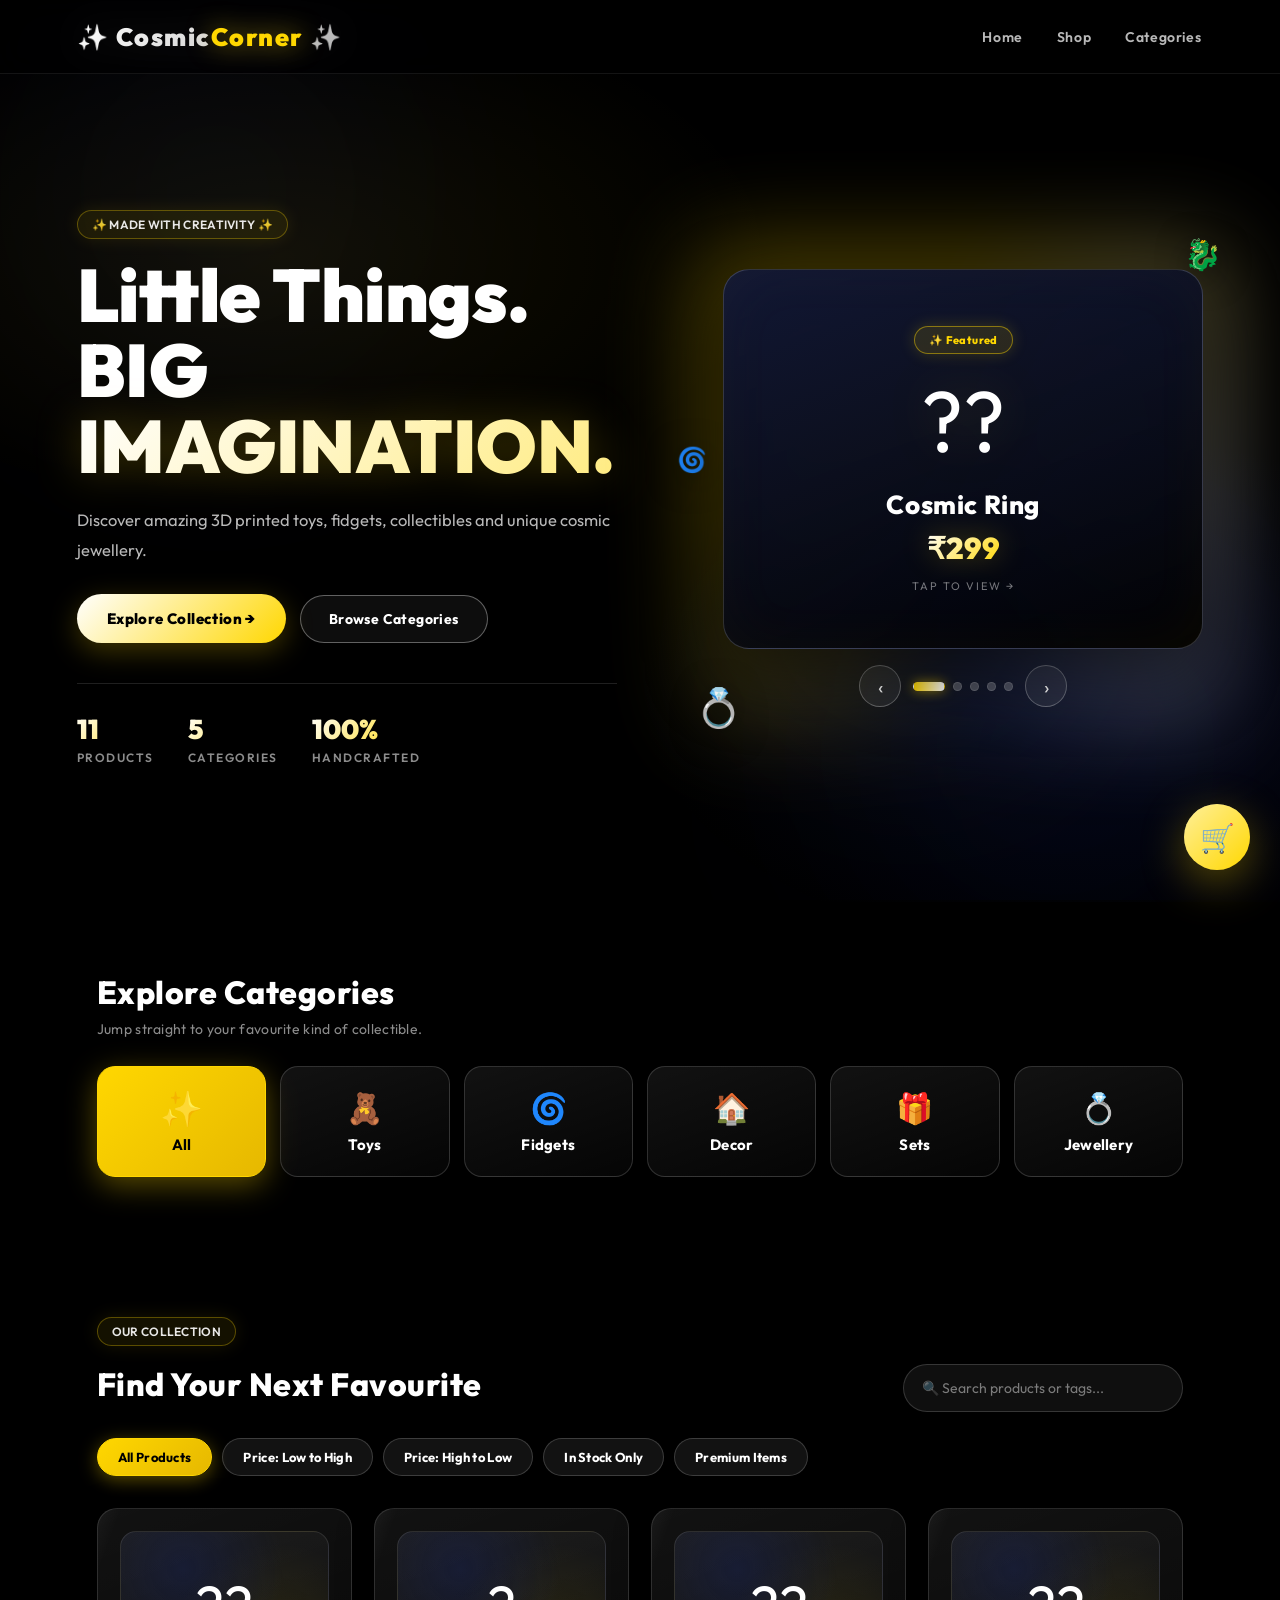
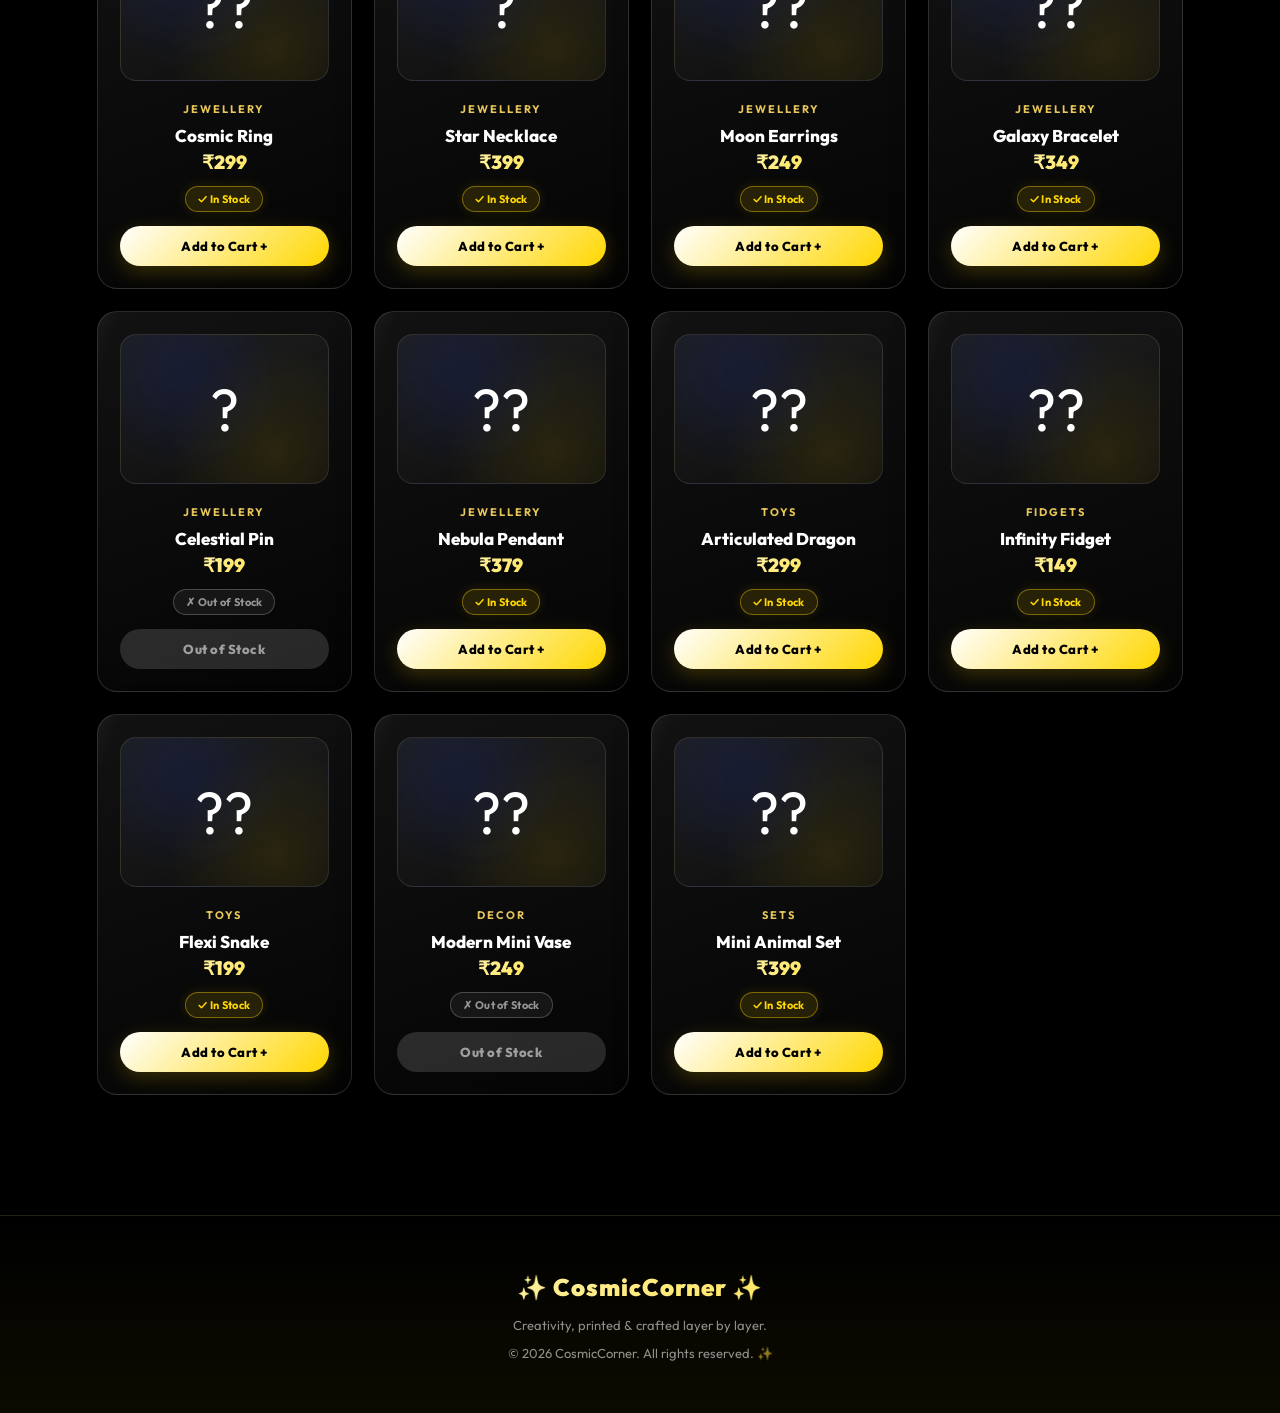
==== index.html @ 4fb501f0 "Initial CosmicCorner site" ====
<!DOCTYPE html>
<html lang="en">
<head>
  <meta charset="UTF-8">
  <meta name="viewport" content="width=device-width, initial-scale=1.0, viewport-fit=cover">
  <title>CosmicCorner - 3D Printed Wonders & Cosmic Jewellery</title>
  <link rel="stylesheet" href="style.css">
</head>
<body>
  <div class="nebula" aria-hidden="true"><span class="blob"></span></div>
  <div class="stars-bg" id="starsBg"></div>

  <!-- ==================== HEADER ==================== -->
  <header>
    <a href="#home" class="logo">✨ Cosmic<span class="gold">Corner</span> ✨</a>
    <nav>
      <a href="#home">Home</a>
      <a href="#shop">Shop</a>
      <a href="#categories">Categories</a>
    </nav>
  </header>

  <!-- ==================== HERO ==================== -->
  <section class="hero" id="home">
    <div class="hero-content reveal">
      <p class="tag">✨ MADE WITH CREATIVITY ✨</p>
      <h1>Little Things.<br>BIG <span class="gradient">IMAGINATION.</span></h1>
      <p>Discover amazing 3D printed toys, fidgets, collectibles
      and unique cosmic jewellery.</p>
      <div class="hero-cta">
        <a href="#shop" class="primary-btn">Explore Collection →</a>
        <a href="#categories" class="ghost-btn">Browse Categories</a>
      </div>
      <div class="hero-stats">
        <div class="stat"><strong id="statProducts">0</strong><span>Products</span></div>
        <div class="stat"><strong id="statCategories">0</strong><span>Categories</span></div>
        <div class="stat"><strong>100%</strong><span>Handcrafted</span></div>
      </div>
    </div>
    <div class="hero-visual reveal">
      <span class="hero-float f1">🐉</span>
      <span class="hero-float f2">💍</span>
      <span class="hero-float f3">🌀</span>
      <div class="hero-carousel" id="heroCarousel"></div>
      <div class="hero-controls">
        <button class="hero-btn" id="prevBtn">‹</button>
        <div class="hero-dots" id="heroDots"></div>
        <button class="hero-btn" id="nextBtn">›</button>
      </div>
    </div>
  </section>

  <!-- ==================== CATEGORIES ==================== -->
  <section class="categories" id="categories">
    <div class="container reveal">
      <h2>Explore Categories</h2>
      <p class="section-sub">Jump straight to your favourite kind of collectible.</p>
      <div class="category-grid" id="categoryGrid">
        <button class="active" data-category="all"><span class="cat-emoji">✨</span> All</button>
        <button data-category="Toys"><span class="cat-emoji">🧸</span> Toys</button>
        <button data-category="Fidgets"><span class="cat-emoji">🌀</span> Fidgets</button>
        <button data-category="Decor"><span class="cat-emoji">🏠</span> Decor</button>
        <button data-category="Sets"><span class="cat-emoji">🎁</span> Sets</button>
        <button data-category="Jewellery"><span class="cat-emoji">💍</span> Jewellery</button>
      </div>
    </div>
  </section>

  <!-- ==================== SHOP ==================== -->
  <section class="shop" id="shop">
    <div class="container">
      <div class="section-heading reveal">
        <div>
          <p class="tag">OUR COLLECTION</p>
          <h2>Find Your Next Favourite</h2>
        </div>
        <input id="search" placeholder="🔍 Search products or tags..." autocomplete="off">
      </div>

      <div class="filter-row reveal" id="filterRow">
        <button class="filter-btn active" data-filter="all">All Products</button>
        <button class="filter-btn" data-filter="price-low">Price: Low to High</button>
        <button class="filter-btn" data-filter="price-high">Price: High to Low</button>
        <button class="filter-btn" data-filter="in-stock">In Stock Only</button>
        <button class="filter-btn" data-filter="premium">Premium Items</button>
      </div>

      <div id="products" class="product-grid"></div>

      <div id="emptyState" style="display: none; text-align: center; padding: 40px; opacity: 0.6;">
        <p style="font-size: 18px;">No products found ✨</p>
      </div>
    </div>
  </section>

  <!-- ==================== PRODUCT DETAIL MODAL ==================== -->
  <div class="product-detail-modal" id="productDetailModal">
    <div class="detail-container">
      <div class="detail-header">
        <button class="detail-back-btn" id="detailBackBtn">←</button>
        <div class="detail-title" id="detailTitle">Product</div>
        <div style="width: 40px;"></div>
      </div>

      <div class="detail-content">
        <div class="detail-emoji" id="detailEmoji">✨</div>
        <div class="detail-gallery" id="detailGallery" style="display: none;">
          <img class="detail-main-image" id="detailMainImage" src="" alt="">
          <div class="detail-thumbs" id="detailThumbs"></div>
        </div>
        <div class="detail-name" id="detailName">Product Name</div>
        <div class="detail-category" id="detailCategory">Jewellery</div>
        <div class="detail-price" id="detailPrice">₹0</div>
        <div id="detailStockBadge" class="detail-stock-badge stock-in">In Stock</div>

        <div class="detail-description" id="detailDescription">Premium product description</div>
        <div class="product-tags" id="detailTags"></div>

        <div class="customization-section" id="customizationSection" style="display: none;">
          <div class="customization-title">✨ Customization Options</div>

          <div class="form-group-detail">
            <label class="form-label-detail">Design Type *</label>
            <select class="form-input-detail" id="designType">
              <option value="same">Same Design</option>
              <option value="custom-url">Custom URL/Text</option>
              <option value="custom-qr">QR Code</option>
            </select>
          </div>

          <div class="form-group-detail">
            <label class="form-label-detail">Design Link/Details</label>
            <input type="text" class="form-input-detail" id="designLink" placeholder="Enter link or describe custom design">
          </div>

          <div class="form-group-detail">
            <label class="form-label-detail">Color *</label>
            <input type="text" class="form-input-detail" id="customColor" placeholder="e.g., Gold, Silver, Rose Gold">
          </div>

          <div class="form-group-detail">
            <label class="form-label-detail">Special Instructions</label>
            <textarea class="form-input-detail" id="specialInstructions" placeholder="Any special requests..." rows="3"></textarea>
          </div>

          <div class="extra-charge-info">
            i Extra Charge: ₹100-150 (will be discussed on WhatsApp)
          </div>
        </div>

        <div class="detail-actions" id="detailActions">
          <div class="detail-qty-control">
            <button class="detail-qty-btn" id="detailQtyMinus">−</button>
            <div class="detail-qty-display" id="detailQtyDisplay">1</div>
            <button class="detail-qty-btn" id="detailQtyPlus">+</button>
          </div>
          <button class="detail-add-btn" id="detailAddBtn">Add to Cart</button>
        </div>

        <button class="btn-submit customize-btn" id="customizeBtn" style="display: none;">✨ Customize This Item</button>
        <button class="request-btn" id="requestBtn" style="display: none;">🔔 Request When Available</button>
      </div>
    </div>
  </div>

  <!-- ==================== CART MODAL ==================== -->
  <div class="modal" id="cartModal">
    <div class="modal-content">
      <div class="cart-title">🛒 Your Cart</div>
      <div class="cart-items" id="cartItems">
        <div class="cart-empty">Cart is empty</div>
      </div>
      <div class="cart-summary" id="cartSummary" style="display: none;">
        <div class="summary-row">
          <span>Total Items:</span>
          <span id="totalItems">0</span>
        </div>
        <div class="summary-row total">
          <span>Total Price:</span>
          <span id="totalPrice">₹0</span>
        </div>
      </div>
      <button class="btn-checkout" id="checkoutBtn" disabled>Proceed to Checkout</button>
      <button class="btn-cancel" id="closeCartBtn">Continue Shopping</button>
    </div>
  </div>

  <!-- ==================== CHECKOUT MODAL ==================== -->
  <div class="modal" id="checkoutModal">
    <div class="modal-content">
      <div class="modal-title">📍 Shipping Details</div>

      <form id="checkoutForm">
        <div class="form-group">
          <label class="form-label">Full Name *</label>
          <input type="text" class="form-input" id="fullName" required>
        </div>

        <div class="form-group">
          <label class="form-label">Phone Number *</label>
          <input type="tel" class="form-input" id="phone" required>
        </div>

        <div class="form-group">
          <label class="form-label">Email *</label>
          <input type="email" class="form-input" id="email" required>
        </div>

        <div class="form-group">
          <label class="form-label">Address *</label>
          <input type="text" class="form-input" id="address" required>
        </div>

        <div class="form-group">
          <label class="form-label">City *</label>
          <input type="text" class="form-input" id="city" required>
        </div>

        <div class="form-group">
          <label class="form-label">Postal Code *</label>
          <input type="text" class="form-input" id="postalCode" required>
        </div>

        <button type="submit" class="btn-submit">Send Order to WhatsApp</button>
        <button type="button" class="btn-cancel" id="cancelBtn">Cancel</button>
      </form>
    </div>
  </div>

  <!-- ==================== REQUEST MODAL ==================== -->
  <div class="request-modal" id="requestModal">
    <div class="request-modal-content">
      <div class="request-modal-title">📝 Request Product</div>

      <form id="requestForm">
        <div class="form-group">
          <label class="form-label">Product Name *</label>
          <input type="text" class="form-input" id="requestProductName" readonly>
        </div>

        <div class="form-group">
          <label class="form-label">Your Name *</label>
          <input type="text" class="form-input" id="requestName" required>
        </div>

        <div class="form-group">
          <label class="form-label">Phone Number *</label>
          <input type="tel" class="form-input" id="requestPhone" required>
        </div>

        <div class="form-group">
          <label class="form-label">Email *</label>
          <input type="email" class="form-input" id="requestEmail" required>
        </div>

        <div class="form-group">
          <label class="form-label">Additional Details</label>
          <textarea class="request-details" id="requestDetails" placeholder="Tell us more..."></textarea>
        </div>

        <button type="submit" class="btn-submit">Send Request to WhatsApp</button>
        <button type="button" class="btn-cancel" id="closeRequestBtn">Cancel</button>
      </form>
    </div>
  </div>

  <!-- ==================== FLOATING CART ==================== -->
  <button class="floating-cart-btn" id="floatingCartBtn" title="View Cart">
    🛒
    <span class="cart-badge" id="cartBadge" style="display: none;">0</span>
  </button>

  <!-- ==================== FOOTER ==================== -->
  <footer>
    <h2>✨ CosmicCorner ✨</h2>
    <p>Creativity, printed &amp; crafted layer by layer.</p>
    <p>© 2026 CosmicCorner. All rights reserved. ✨</p>
  </footer>

  <script src="script.js"></script>
</body>
</html>
---- style.css ----
/* ============================================================
   CosmicCorner — "Black & Gold Cosmos" redesign
   ------------------------------------------------------------
   Palette: black base, white text, very little dark blue,
   gold (#ffd700) accents. All class names used by script.js
   and admin.html are kept.
   ============================================================ */

@import url('https://fonts.googleapis.com/css2?family=Outfit:wght@400;500;600;700;800;900&display=swap');

* {
  margin: 0;
  padding: 0;
  box-sizing: border-box;
}

html { scroll-behavior: smooth; }

html, body {
  width: 100%;
  height: 100%;
  touch-action: pan-y pan-x;
}

body {
  font-family: 'Outfit', -apple-system, BlinkMacSystemFont, 'Segoe UI', sans-serif;
  background: #000;
  color: #fff;
  overflow-x: hidden;
  position: relative;
}

button { font-family: inherit; cursor: pointer; }

::selection {
  background: rgba(255, 215, 0, 0.35);
  color: #000;
}

/* custom scrollbar */
::-webkit-scrollbar { width: 10px; height: 10px; }
::-webkit-scrollbar-track { background: #000; }
::-webkit-scrollbar-thumb {
  background: #232323;
  border-radius: 6px;
  border: 2px solid #000;
}
::-webkit-scrollbar-thumb:hover { background: #ffd700; }

/* ============================================================
   COSMIC BACKGROUND — subtle dark-blue nebula + stars
   ============================================================ */

@keyframes twinkle {
  0%, 100% { opacity: 0.3; }
  50% { opacity: 1; }
}

@keyframes shootingStar {
  0% { transform: translateX(0) translateY(0); opacity: 1; }
  100% { transform: translateX(300px) translateY(300px); opacity: 0; }
}

@keyframes slideIn {
  0% { opacity: 0; }
  100% { opacity: 1; }
}

@keyframes nebulaDrift {
  0%   { transform: translate3d(0, 0, 0) scale(1); }
  33%  { transform: translate3d(4%, -3%, 0) scale(1.08); }
  66%  { transform: translate3d(-3%, 3%, 0) scale(0.96); }
  100% { transform: translate3d(0, 0, 0) scale(1); }
}

@keyframes floaty {
  0%, 100% { transform: translateY(0); }
  50% { transform: translateY(-12px); }
}

@keyframes pulseRing {
  0% { transform: scale(0.9); opacity: 0.7; }
  70% { transform: scale(1.5); opacity: 0; }
  100% { transform: scale(1.5); opacity: 0; }
}

@keyframes shineSweep {
  0% { transform: translateX(-120%) skewX(-20deg); }
  60%, 100% { transform: translateX(220%) skewX(-20deg); }
}

@keyframes bouncePop {
  0% { transform: scale(1); }
  30% { transform: scale(1.25); }
  60% { transform: scale(0.92); }
  100% { transform: scale(1); }
}

/* --- nebula blobs (very little dark blue + faint gold) --- */
.nebula {
  position: fixed;
  top: 0;
  left: 0;
  width: 100%;
  height: 100%;
  z-index: 0;
  pointer-events: none;
  overflow: hidden;
}

.nebula::before,
.nebula::after,
.nebula .blob {
  content: "";
  position: absolute;
  border-radius: 50%;
  filter: blur(100px);
  animation: nebulaDrift 30s ease-in-out infinite;
}

.nebula::before {
  width: 50vw;
  height: 50vw;
  top: -10vw;
  left: -8vw;
  opacity: 0.4;
  background: radial-gradient(circle, rgba(18, 30, 90, 0.55), transparent 70%);
}

.nebula::after {
  width: 55vw;
  height: 55vw;
  bottom: -16vw;
  right: -10vw;
  opacity: 0.35;
  background: radial-gradient(circle, rgba(12, 22, 72, 0.55), transparent 70%);
  animation-delay: -10s;
}

.nebula .blob {
  width: 34vw;
  height: 34vw;
  top: 42%;
  left: 54%;
  opacity: 0.22;
  background: radial-gradient(circle, rgba(255, 215, 0, 0.4), transparent 70%);
  animation-delay: -18s;
}

.stars-bg {
  position: fixed;
  top: 0;
  left: 0;
  width: 100%;
  height: 100%;
  z-index: 1;
  pointer-events: none;
}

.star {
  position: absolute;
  background: #fff;
  border-radius: 50%;
  animation: twinkle linear infinite;
}

.star.s1 { width: 1.5px; height: 1.5px; opacity: 0.5; }
.star.s2 { width: 2.5px; height: 2.5px; opacity: 0.8; box-shadow: 0 0 6px rgba(255, 255, 255, 0.8); }
.star.s3 {
  width: 3px;
  height: 3px;
  opacity: 1;
  box-shadow: 0 0 10px rgba(255, 255, 255, 0.9), 0 0 20px rgba(255, 215, 0, 0.5);
}

.shooting-star {
  position: absolute;
  width: 2px;
  height: 2px;
  background: #fff;
  border-radius: 50%;
  box-shadow: 0 0 10px rgba(255, 255, 255, 0.9);
  animation: shootingStar linear infinite;
}

/* ============================================================
   LAYOUT
   ============================================================ */

.container {
  max-width: 1200px;
  margin: 0 auto;
  padding: 0 20px;
  position: relative;
  z-index: 3;
}

section { position: relative; z-index: 3; }

/* ============================================================
   HEADER
   ============================================================ */

header {
  height: 74px;
  padding: 0 6%;
  display: flex;
  align-items: center;
  justify-content: space-between;
  position: sticky;
  top: 0;
  z-index: 60;
  background: rgba(0, 0, 0, 0.72);
  backdrop-filter: blur(14px);
  -webkit-backdrop-filter: blur(14px);
  border-bottom: 1px solid rgba(255, 255, 255, 0.08);
}

.logo {
  font-size: 25px;
  font-weight: 900;
  text-decoration: none;
  letter-spacing: 1.5px;
  background: linear-gradient(135deg, #fff 0%, rgba(255, 255, 255, 0.7) 100%);
  -webkit-background-clip: text;
  background-clip: text;
  -webkit-text-fill-color: transparent;
  filter: drop-shadow(0 0 18px rgba(255, 255, 255, 0.12));
}

.logo .gold {
  -webkit-text-fill-color: #ffd700;
  filter: drop-shadow(0 0 12px rgba(255, 215, 0, 0.5));
}

.logo small {
  font-size: 13px;
  font-weight: 600;
  letter-spacing: 1px;
  -webkit-text-fill-color: rgba(255, 255, 255, 0.55);
}

nav { display: flex; gap: 30px; }

nav a {
  text-decoration: none;
  color: rgba(255, 255, 255, 0.72);
  font-weight: 600;
  font-size: 14px;
  letter-spacing: 0.6px;
  transition: all 0.3s;
  position: relative;
  padding: 4px 2px;
}

nav a::after {
  content: "";
  position: absolute;
  left: 0;
  bottom: -2px;
  width: 0;
  height: 2px;
  background: linear-gradient(90deg, #ffd700, #fff);
  border-radius: 2px;
  transition: width 0.3s;
}

nav a:hover { color: #fff; }
nav a:hover::after { width: 100%; }

.cart-btn {
  border: 1px solid rgba(255, 255, 255, 0.22);
  background: rgba(255, 255, 255, 0.06);
  color: #fff;
  padding: 11px 18px;
  border-radius: 30px;
  font-weight: 700;
  font-size: 13px;
  letter-spacing: 0.4px;
  transition: all 0.3s;
  white-space: nowrap;
  text-decoration: none;
  display: inline-flex;
  align-items: center;
  gap: 7px;
}

.cart-btn:hover {
  background: rgba(255, 255, 255, 0.14);
  border-color: rgba(255, 215, 0, 0.55);
  color: #ffd700;
  box-shadow: 0 0 24px rgba(255, 215, 0, 0.15);
  transform: translateY(-1px);
}

.cart-btn.bounce { animation: bouncePop 0.4s ease; }

/* ============================================================
   BUTTONS
   ============================================================ */

.primary-btn {
  display: inline-block;
  border: none;
  background: linear-gradient(135deg, #fff 0%, #ffd700 100%);
  color: #000;
  padding: 15px 30px;
  border-radius: 40px;
  font-weight: 800;
  font-size: 15px;
  text-decoration: none;
  letter-spacing: 0.4px;
  transition: all 0.3s;
  box-shadow: 0 8px 28px rgba(255, 215, 0, 0.25);
  position: relative;
  overflow: hidden;
}

.primary-btn::after {
  content: "";
  position: absolute;
  top: 0;
  left: 0;
  width: 40%;
  height: 100%;
  background: linear-gradient(90deg, transparent, rgba(255, 255, 255, 0.7), transparent);
  transform: translateX(-120%) skewX(-20deg);
  animation: shineSweep 3.2s ease-in-out infinite;
}

.primary-btn:hover {
  transform: translateY(-3px);
  box-shadow: 0 14px 40px rgba(255, 215, 0, 0.4);
}

.ghost-btn {
  display: inline-block;
  border: 1px solid rgba(255, 255, 255, 0.35);
  background: rgba(255, 255, 255, 0.05);
  color: #fff;
  padding: 14px 28px;
  border-radius: 40px;
  font-weight: 700;
  font-size: 14px;
  text-decoration: none;
  letter-spacing: 0.4px;
  transition: all 0.3s;
}

.ghost-btn:hover {
  background: rgba(255, 255, 255, 0.12);
  border-color: rgba(255, 215, 0, 0.6);
  color: #ffd700;
  transform: translateY(-2px);
}

.filter-btn {
  padding: 10px 20px;
  background: rgba(255, 255, 255, 0.07);
  border: 1px solid rgba(255, 255, 255, 0.18);
  color: #fff;
  border-radius: 30px;
  cursor: pointer;
  transition: all 0.3s;
  font-size: 13px;
  font-weight: 700;
  letter-spacing: 0.3px;
}

.filter-btn:hover {
  background: rgba(255, 255, 255, 0.14);
  border-color: rgba(255, 215, 0, 0.5);
  color: #ffd700;
  transform: translateY(-2px);
  box-shadow: 0 6px 18px rgba(255, 215, 0, 0.12);
}

.filter-btn.active {
  background: linear-gradient(135deg, #ffd700 0%, #e6b800 100%);
  color: #000;
  border-color: #ffd700;
  box-shadow: 0 4px 18px rgba(255, 215, 0, 0.35);
}

/* ============================================================
   HERO
   ============================================================ */

.hero {
  min-height: 92vh;
  padding: 70px 6%;
  display: flex;
  align-items: center;
  justify-content: space-between;
  gap: 50px;
  position: relative;
}

/* faint gold + dark-blue aurora */
.hero::before {
  content: "";
  position: absolute;
  inset: 0;
  background:
    radial-gradient(ellipse 55% 45% at 22% 22%, rgba(255, 215, 0, 0.07), transparent 70%),
    radial-gradient(ellipse 50% 45% at 85% 75%, rgba(18, 30, 90, 0.25), transparent 70%);
  pointer-events: none;
}

.hero-content { max-width: 540px; position: relative; z-index: 2; }

.tag {
  display: inline-block;
  color: #ffd700;
  font-size: 12px;
  letter-spacing: 3px;
  font-weight: 800;
  margin-bottom: 18px;
  padding: 7px 16px;
  border: 1px solid rgba(255, 215, 0, 0.35);
  border-radius: 30px;
  background: rgba(255, 215, 0, 0.07);
  box-shadow: 0 0 18px rgba(255, 215, 0, 0.1);
}

.hero h1 {
  font-size: clamp(40px, 6.5vw, 74px);
  line-height: 1.02;
  font-weight: 900;
  margin-bottom: 22px;
  letter-spacing: -0.5px;
}

.hero h1 .gradient {
  background: linear-gradient(135deg, #fff 0%, #ffd700 100%);
  background-size: 200% 200%;
  -webkit-background-clip: text;
  background-clip: text;
  -webkit-text-fill-color: transparent;
  animation: nebulaDrift 6s ease-in-out infinite;
  filter: drop-shadow(0 0 22px rgba(255, 215, 0, 0.25));
}

.hero-content > p:not(.tag) {
  color: rgba(255, 255, 255, 0.72);
  line-height: 1.8;
  font-size: 16.5px;
  margin-bottom: 30px;
}

.hero-cta { display: flex; gap: 14px; flex-wrap: wrap; align-items: center; }

/* stats strip */
.hero-stats {
  display: flex;
  gap: 34px;
  margin-top: 40px;
  padding-top: 28px;
  border-top: 1px solid rgba(255, 255, 255, 0.12);
}

.hero-stats .stat strong {
  display: block;
  font-size: 27px;
  font-weight: 900;
  background: linear-gradient(135deg, #fff, #ffd700);
  -webkit-background-clip: text;
  background-clip: text;
  -webkit-text-fill-color: transparent;
}

.hero-stats .stat span {
  font-size: 12px;
  letter-spacing: 1.5px;
  color: rgba(255, 255, 255, 0.55);
  text-transform: uppercase;
  font-weight: 600;
}

/* --- hero visual: glowing gold carousel frame --- */
.hero-visual {
  width: 46%;
  max-width: 480px;
  position: relative;
  z-index: 2;
}

.hero-visual::before {
  content: "";
  position: absolute;
  inset: -26px;
  background: conic-gradient(from 0deg, #ffd700, #fff, #16245c, #ffd700, #ffd700);
  border-radius: 30px;
  filter: blur(46px);
  opacity: 0.3;
  z-index: -1;
  animation: nebulaDrift 14s linear infinite;
}

.hero-carousel {
  position: relative;
  width: 100%;
  height: 380px;
  background: linear-gradient(160deg, rgba(12, 20, 58, 0.9), rgba(0, 0, 0, 0.96));
  display: flex;
  align-items: center;
  justify-content: center;
  overflow: hidden;
  border: 1px solid rgba(255, 255, 255, 0.18);
  border-radius: 26px;
  backdrop-filter: blur(14px);
  box-shadow: 0 24px 70px rgba(0, 0, 0, 0.55), inset 0 0 60px rgba(255, 215, 0, 0.04);
}

.hero-slide {
  position: absolute;
  width: 100%;
  height: 100%;
  display: flex;
  align-items: center;
  justify-content: center;
  flex-direction: column;
  opacity: 0;
  transition: opacity 0.8s ease-in-out;
  cursor: pointer;
  padding: 40px 20px;
  text-align: center;
}

.hero-slide.active { opacity: 1; z-index: 5; }

.hero-featured-badge {
  display: inline-block;
  padding: 6px 14px;
  background: rgba(255, 215, 0, 0.12);
  border: 1px solid rgba(255, 215, 0, 0.45);
  color: #ffd700;
  border-radius: 20px;
  font-size: 11px;
  font-weight: 800;
  margin-bottom: 14px;
  letter-spacing: 0.4px;
  pointer-events: none;
  box-shadow: 0 0 16px rgba(255, 215, 0, 0.18);
}

.hero-slide-emoji {
  font-size: 84px;
  margin-bottom: 14px;
  filter: drop-shadow(0 0 24px rgba(255, 215, 0, 0.15));
  animation: slideIn 0.8s ease-in-out, floaty 3.5s ease-in-out infinite;
  pointer-events: none;
}

.hero-slide-name {
  font-size: 26px;
  font-weight: 800;
  margin-bottom: 8px;
  letter-spacing: 0.6px;
  pointer-events: none;
}

.hero-slide-price {
  font-size: 30px;
  font-weight: 900;
  background: linear-gradient(135deg, #fff 0%, #ffd700 100%);
  -webkit-background-clip: text;
  background-clip: text;
  -webkit-text-fill-color: transparent;
  pointer-events: none;
  filter: drop-shadow(0 0 14px rgba(255, 215, 0, 0.3));
}

.hero-slide .view-hint {
  margin-top: 12px;
  font-size: 11px;
  letter-spacing: 2px;
  text-transform: uppercase;
  color: rgba(255, 255, 255, 0.45);
  pointer-events: none;
}

/* floating decoration chips around the carousel */
.hero-float {
  position: absolute;
  font-size: 30px;
  z-index: -1;
  filter: drop-shadow(0 6px 16px rgba(0, 0, 0, 0.5));
  animation: floaty 4s ease-in-out infinite;
  pointer-events: none;
}

.hero-float.f1 { top: -34px; right: -18px; animation-delay: -0.6s; }
.hero-float.f2 { bottom: -24px; left: -28px; animation-delay: -1.8s; font-size: 38px; }
.hero-float.f3 { top: 40%; left: -46px; animation-delay: -2.8s; font-size: 24px; }

.hero-controls {
  display: flex;
  gap: 12px;
  align-items: center;
  justify-content: center;
  margin-top: 16px;
}

.hero-dots { display: flex; gap: 8px; }

.hero-dot {
  width: 9px;
  height: 9px;
  border-radius: 50%;
  background: rgba(255, 255, 255, 0.25);
  cursor: pointer;
  transition: all 0.3s;
  border: 1px solid rgba(255, 255, 255, 0.15);
}

.hero-dot.active {
  background: linear-gradient(90deg, #ffd700, #fff);
  box-shadow: 0 0 12px rgba(255, 215, 0, 0.6);
  width: 32px;
  border-radius: 6px;
  border-color: transparent;
}

.hero-btn {
  width: 42px;
  height: 42px;
  border-radius: 50%;
  border: 1px solid rgba(255, 255, 255, 0.3);
  background: rgba(255, 255, 255, 0.07);
  color: #fff;
  cursor: pointer;
  display: flex;
  align-items: center;
  justify-content: center;
  transition: all 0.3s;
  font-size: 20px;
}

.hero-btn:hover {
  background: rgba(255, 255, 255, 0.16);
  border-color: rgba(255, 215, 0, 0.6);
  color: #ffd700;
  box-shadow: 0 0 18px rgba(255, 215, 0, 0.25);
  transform: scale(1.06);
}

/* ============================================================
   CATEGORIES
   ============================================================ */

.categories, .shop { padding: 70px 6%; }

.categories h2, .shop h2 {
  font-size: 32px;
  margin-bottom: 8px;
  letter-spacing: 0.5px;
  font-weight: 800;
}

.section-sub {
  color: rgba(255, 255, 255, 0.55);
  font-size: 14px;
  margin-bottom: 28px;
  letter-spacing: 0.3px;
}

.category-grid {
  display: grid;
  grid-template-columns: repeat(6, 1fr);
  gap: 14px;
}

.category-grid button {
  background: linear-gradient(160deg, rgba(255, 255, 255, 0.07), rgba(255, 255, 255, 0.02));
  border: 1px solid rgba(255, 255, 255, 0.16);
  border-radius: 18px;
  padding: 22px 14px;
  font-size: 15px;
  font-weight: 700;
  color: #fff;
  letter-spacing: 0.3px;
  transition: all 0.3s;
  backdrop-filter: blur(10px);
  position: relative;
  overflow: hidden;
}

.category-grid button .cat-emoji {
  display: block;
  font-size: 30px;
  margin-bottom: 8px;
  transition: transform 0.3s;
}

.category-grid button:hover {
  background: linear-gradient(160deg, rgba(255, 255, 255, 0.15), rgba(255, 255, 255, 0.05));
  border-color: rgba(255, 215, 0, 0.65);
  transform: translateY(-5px);
  box-shadow: 0 12px 34px rgba(255, 215, 0, 0.18);
}

.category-grid button:hover .cat-emoji { transform: scale(1.25) rotate(-6deg); }

.category-grid button.active {
  background: linear-gradient(135deg, #ffd700 0%, #e6b800 100%);
  color: #000;
  border-color: #ffd700;
  box-shadow: 0 8px 30px rgba(255, 215, 0, 0.35);
}

.category-grid button.active .cat-emoji { transform: scale(1.15); }

/* ============================================================
   SHOP / SEARCH / FILTERS
   ============================================================ */

.section-heading {
  display: flex;
  justify-content: space-between;
  align-items: flex-end;
  gap: 20px;
  margin-bottom: 26px;
  flex-wrap: wrap;
}

#search {
  padding: 14px 18px;
  background: rgba(255, 255, 255, 0.06);
  border: 1px solid rgba(255, 255, 255, 0.16);
  color: #fff;
  border-radius: 30px;
  width: 280px;
  font: inherit;
  font-size: 14px;
  transition: all 0.3s;
  box-shadow: 0 4px 18px rgba(0, 0, 0, 0.25);
}

#search::placeholder { color: rgba(255, 255, 255, 0.45); }

#search:focus {
  outline: none;
  background: rgba(255, 255, 255, 0.1);
  border-color: rgba(255, 215, 0, 0.7);
  box-shadow: 0 0 0 4px rgba(255, 215, 0, 0.15), 0 8px 30px rgba(255, 215, 0, 0.15);
}

.filter-row {
  display: flex;
  gap: 10px;
  flex-wrap: wrap;
  margin-bottom: 32px;
}

/* ============================================================
   PRODUCT GRID & CARDS
   ============================================================ */

.product-grid {
  display: grid;
  grid-template-columns: repeat(auto-fill, minmax(225px, 1fr));
  gap: 22px;
}

.product-card {
  background: linear-gradient(160deg, rgba(255, 255, 255, 0.07), rgba(255, 255, 255, 0.015));
  border: 1px solid rgba(255, 255, 255, 0.14);
  border-radius: 20px;
  padding: 22px;
  text-align: center;
  transition: transform 0.35s ease, border-color 0.35s, box-shadow 0.35s;
  cursor: pointer;
  backdrop-filter: blur(12px);
  box-shadow: 0 10px 36px rgba(0, 0, 0, 0.35);
  position: relative;
  overflow: hidden;
}

.product-card::before {
  content: "";
  position: absolute;
  inset: 0;
  border-radius: 20px;
  background: radial-gradient(120% 120% at 50% 0%, rgba(255, 215, 0, 0.12), transparent 60%);
  opacity: 0;
  transition: opacity 0.35s;
  pointer-events: none;
}

.product-card::after {
  content: "";
  position: absolute;
  top: 0;
  left: 0;
  width: 45%;
  height: 100%;
  background: linear-gradient(90deg, transparent, rgba(255, 255, 255, 0.09), transparent);
  transform: translateX(-140%) skewX(-20deg);
  pointer-events: none;
}

.product-card:hover::before { opacity: 1; }
.product-card:hover::after { animation: shineSweep 0.9s ease forwards; }

.product-card:hover {
  border-color: rgba(255, 215, 0, 0.6);
  transform: translateY(-7px);
  box-shadow: 0 20px 55px rgba(255, 215, 0, 0.16);
}

/* emoji orb */
.product-image {
  width: 100%;
  height: 150px;
  border-radius: 16px;
  margin-bottom: 16px;
  display: flex;
  align-items: center;
  justify-content: center;
  font-size: 58px;
  border: 1px solid rgba(255, 255, 255, 0.1);
  background:
    radial-gradient(circle at 30% 25%, rgba(20, 34, 100, 0.35), transparent 55%),
    radial-gradient(circle at 75% 80%, rgba(255, 215, 0, 0.1), transparent 55%),
    linear-gradient(160deg, rgba(255, 255, 255, 0.06), rgba(255, 255, 255, 0.015));
  overflow: hidden;
  transition: all 0.35s;
}

.product-card:hover .product-image {
  border-color: rgba(255, 215, 0, 0.45);
  box-shadow: inset 0 0 30px rgba(255, 215, 0, 0.08);
}

.product-card:hover .product-image:not(:has(img)) {
  animation: floaty 1.6s ease-in-out infinite;
}

.product-image img {
  width: 100%;
  height: 100%;
  object-fit: cover;
  transition: transform 0.5s;
}

.product-card:hover .product-image img { transform: scale(1.07); }

.product-info small {
  color: #e8c65a;
  font-size: 11px;
  letter-spacing: 2px;
  text-transform: uppercase;
  font-weight: 700;
}

.product-info h3 {
  font-size: 17px;
  margin: 8px 0 4px;
  font-weight: 800;
}

.product-info p {
  background: linear-gradient(135deg, #fff 0%, #ffd700 100%);
  -webkit-background-clip: text;
  background-clip: text;
  -webkit-text-fill-color: transparent;
  font-weight: 900;
  font-size: 19px;
  margin-bottom: 12px;
}

.stock-badge {
  display: inline-block;
  padding: 5px 12px;
  border-radius: 20px;
  font-size: 11px;
  font-weight: 700;
  margin-bottom: 14px;
  letter-spacing: 0.3px;
}

.stock-in {
  background: rgba(255, 215, 0, 0.12);
  color: #ffd700;
  border: 1px solid rgba(255, 215, 0, 0.4);
  box-shadow: 0 0 12px rgba(255, 215, 0, 0.12);
}

.stock-out {
  background: rgba(255, 255, 255, 0.06);
  color: rgba(255, 255, 255, 0.55);
  border: 1px solid rgba(255, 255, 255, 0.22);
}

.add-btn {
  width: 100%;
  padding: 12px 16px;
  border: none;
  background: linear-gradient(135deg, #fff 0%, #ffd700 100%);
  color: #000;
  border-radius: 30px;
  font-weight: 800;
  font-size: 13px;
  letter-spacing: 0.5px;
  transition: all 0.3s;
  white-space: nowrap;
  overflow: hidden;
  text-overflow: ellipsis;
  box-shadow: 0 6px 20px rgba(255, 215, 0, 0.2);
}

.add-btn:hover {
  transform: translateY(-2px) scale(1.03);
  box-shadow: 0 10px 28px rgba(255, 215, 0, 0.35);
}

.add-btn:disabled {
  background: rgba(255, 255, 255, 0.14);
  color: rgba(255, 255, 255, 0.55);
  cursor: not-allowed;
  transform: none;
  box-shadow: none;
}

.load-error {
  grid-column: 1 / -1;
  text-align: center;
  padding: 60px 20px;
  color: rgba(255, 255, 255, 0.7);
  font-size: 15px;
  line-height: 1.8;
}

/* ============================================================
   SCROLL REVEAL
   ============================================================ */

.reveal {
  opacity: 0;
  transform: translateY(28px);
  transition: opacity 0.7s ease, transform 0.7s ease;
}

.reveal.visible {
  opacity: 1;
  transform: none;
}

/* ============================================================
   PRODUCT DETAIL MODAL
   ============================================================ */

.product-detail-modal {
  display: none;
  position: fixed;
  top: 0;
  left: 0;
  width: 100%;
  height: 100%;
  background: rgba(0, 0, 0, 0.88);
  z-index: 99;
  overflow-y: auto;
  backdrop-filter: blur(8px);
  -webkit-backdrop-filter: blur(8px);
}

.product-detail-modal.active { display: block; }

.detail-container {
  max-width: 620px;
  margin: 0 auto;
  padding: 22px;
  background: #000;
  min-height: 100vh;
}

.detail-header {
  display: flex;
  align-items: center;
  margin-bottom: 20px;
  padding-bottom: 18px;
  border-bottom: 1px solid rgba(255, 255, 255, 0.1);
}

.detail-back-btn {
  background: rgba(255, 255, 255, 0.06);
  border: 1px solid rgba(255, 255, 255, 0.2);
  color: #fff;
  width: 42px;
  height: 42px;
  border-radius: 50%;
  cursor: pointer;
  font-size: 20px;
  display: flex;
  align-items: center;
  justify-content: center;
  transition: all 0.3s;
}

.detail-back-btn:hover {
  background: rgba(255, 255, 255, 0.14);
  border-color: rgba(255, 215, 0, 0.6);
  color: #ffd700;
}

.detail-title {
  flex: 1;
  text-align: center;
  font-size: 20px;
  font-weight: 800;
}

.detail-content {
  background: linear-gradient(160deg, rgba(255, 255, 255, 0.07), rgba(255, 255, 255, 0.015));
  border: 1px solid rgba(255, 255, 255, 0.16);
  border-radius: 24px;
  padding: 44px 32px;
  text-align: center;
  backdrop-filter: blur(14px);
  box-shadow: 0 24px 70px rgba(0, 0, 0, 0.5), inset 0 0 80px rgba(255, 215, 0, 0.03);
}

.detail-emoji {
  font-size: 96px;
  margin-bottom: 20px;
  filter: drop-shadow(0 0 24px rgba(255, 215, 0, 0.14));
  animation: floaty 3.2s ease-in-out infinite;
}

/* gallery */
.detail-gallery { margin-bottom: 18px; }

.detail-main-image {
  width: 100%;
  max-height: 360px;
  object-fit: contain;
  border-radius: 16px;
  border: 1px solid rgba(255, 255, 255, 0.12);
  background: rgba(255, 255, 255, 0.03);
}

.detail-thumbs {
  display: flex;
  gap: 9px;
  justify-content: center;
  margin-top: 12px;
  flex-wrap: wrap;
}

.detail-thumb {
  width: 62px;
  height: 62px;
  object-fit: cover;
  border-radius: 12px;
  border: 2px solid rgba(255, 255, 255, 0.2);
  cursor: pointer;
  transition: all 0.25s;
  opacity: 0.7;
  background: rgba(255, 255, 255, 0.05);
}

.detail-thumb.active,
.detail-thumb:hover {
  border-color: #ffd700;
  opacity: 1;
  transform: translateY(-2px);
  box-shadow: 0 6px 16px rgba(255, 215, 0, 0.25);
}

.detail-name {
  font-size: 32px;
  font-weight: 900;
  margin-bottom: 6px;
  letter-spacing: 0.6px;
}

.detail-category {
  font-size: 12px;
  text-transform: uppercase;
  letter-spacing: 2.5px;
  color: #ffd700;
  font-weight: 700;
  margin-bottom: 10px;
}

.detail-price {
  font-size: 40px;
  font-weight: 900;
  margin-bottom: 16px;
  background: linear-gradient(135deg, #fff 0%, #ffd700 100%);
  -webkit-background-clip: text;
  background-clip: text;
  -webkit-text-fill-color: transparent;
  filter: drop-shadow(0 0 16px rgba(255, 215, 0, 0.3));
}

.detail-description {
  font-size: 14.5px;
  opacity: 0.8;
  line-height: 1.7;
  margin-bottom: 20px;
}

.product-tags {
  display: flex;
  flex-wrap: wrap;
  justify-content: center;
  gap: 8px;
  margin: 20px 0 30px;
}

.tag {
  display: inline-block;
  padding: 6px 14px;
  background: rgba(255, 215, 0, 0.08);
  border: 1px solid rgba(255, 215, 0, 0.3);
  color: rgba(255, 255, 255, 0.9);
  border-radius: 20px;
  font-size: 12px;
  font-weight: 600;
  letter-spacing: 0.3px;
  transition: all 0.3s;
}

.tag:hover {
  background: rgba(255, 215, 0, 0.18);
  border-color: rgba(255, 215, 0, 0.55);
  color: #ffd700;
}

.detail-stock-badge {
  display: inline-block;
  padding: 8px 16px;
  border-radius: 20px;
  font-size: 12px;
  font-weight: 700;
  margin: 12px 0;
  letter-spacing: 0.4px;
}

.detail-actions {
  display: flex;
  gap: 14px;
  margin-bottom: 20px;
}

.detail-qty-control {
  display: flex;
  align-items: center;
  gap: 8px;
  background: rgba(255, 255, 255, 0.06);
  border: 1px solid rgba(255, 255, 255, 0.14);
  border-radius: 30px;
  padding: 4px 8px;
  flex: 1;
  justify-content: center;
}

.detail-qty-btn {
  background: none;
  border: none;
  color: #fff;
  font-size: 20px;
  cursor: pointer;
  padding: 8px 12px;
  transition: all 0.2s;
  border-radius: 50%;
}

.detail-qty-btn:hover {
  background: rgba(255, 255, 255, 0.12);
  color: #ffd700;
}

.detail-qty-display {
  min-width: 36px;
  text-align: center;
  font-weight: 800;
  font-size: 17px;
}

.detail-add-btn {
  flex: 1.6;
  padding: 13px 22px;
  background: linear-gradient(135deg, #fff 0%, #ffd700 100%);
  color: #000;
  border: none;
  border-radius: 30px;
  cursor: pointer;
  font-weight: 800;
  transition: all 0.3s;
  font-size: 15px;
  letter-spacing: 0.4px;
  box-shadow: 0 8px 26px rgba(255, 215, 0, 0.25);
}

.detail-add-btn:hover {
  transform: scale(1.03);
  box-shadow: 0 12px 32px rgba(255, 215, 0, 0.4);
}

/* customization */
.customization-section {
  background: linear-gradient(160deg, rgba(255, 255, 255, 0.06), rgba(255, 255, 255, 0.015));
  border: 1px solid rgba(255, 255, 255, 0.13);
  border-radius: 18px;
  padding: 26px;
  margin: 25px 0;
  backdrop-filter: blur(8px);
}

.customization-title {
  font-size: 16px;
  font-weight: 800;
  margin-bottom: 20px;
  color: #fff;
  letter-spacing: 0.5px;
}

.form-group-detail { margin-bottom: 18px; }

.form-label-detail {
  display: block;
  font-size: 13px;
  font-weight: 600;
  margin-bottom: 8px;
  color: rgba(255, 255, 255, 0.9);
  letter-spacing: 0.3px;
}

.form-input-detail {
  width: 100%;
  padding: 12px 14px;
  background: rgba(255, 255, 255, 0.05);
  border: 1px solid rgba(255, 255, 255, 0.13);
  color: #fff;
  border-radius: 10px;
  font-size: 13px;
  font-family: inherit;
  transition: all 0.3s;
  resize: vertical;
}

.form-input-detail:focus {
  outline: none;
  background: rgba(255, 255, 255, 0.08);
  border-color: rgba(255, 215, 0, 0.55);
  box-shadow: 0 0 0 3px rgba(255, 215, 0, 0.12);
}

.extra-charge-info {
  background: rgba(255, 215, 0, 0.08);
  border: 1px solid rgba(255, 215, 0, 0.28);
  color: rgba(255, 220, 120, 0.9);
  padding: 12px 14px;
  border-radius: 10px;
  font-size: 12px;
  margin-top: 16px;
  font-weight: 600;
  letter-spacing: 0.3px;
}

.customize-btn {
  width: 100%;
  padding: 14px;
  background: rgba(255, 255, 255, 0.08);
  color: #fff;
  border: 1px solid rgba(255, 255, 255, 0.2);
  border-radius: 30px;
  cursor: pointer;
  font-weight: 700;
  font-size: 14px;
  transition: all 0.3s;
  margin-top: 12px;
  letter-spacing: 0.4px;
}

.customize-btn:hover {
  background: rgba(255, 255, 255, 0.14);
  border-color: rgba(255, 215, 0, 0.55);
  color: #ffd700;
  transform: translateY(-2px);
}

.request-btn {
  width: 100%;
  padding: 15px;
  background: rgba(255, 215, 0, 0.08);
  color: #ffd700;
  border: 1px solid rgba(255, 215, 0, 0.45);
  border-radius: 30px;
  cursor: pointer;
  font-weight: 800;
  font-size: 16px;
  transition: all 0.3s;
  margin-top: 12px;
  letter-spacing: 0.5px;
  box-shadow: 0 8px 26px rgba(255, 215, 0, 0.12);
}

.request-btn:hover {
  background: rgba(255, 215, 0, 0.16);
  transform: scale(1.02);
  box-shadow: 0 12px 34px rgba(255, 215, 0, 0.28);
}

/* ============================================================
   GENERIC MODALS (cart / checkout)
   ============================================================ */

.modal {
  display: none;
  position: fixed;
  top: 0;
  left: 0;
  width: 100%;
  height: 100%;
  background: rgba(0, 0, 0, 0.82);
  z-index: 100;
  justify-content: center;
  align-items: center;
  padding: 20px;
  backdrop-filter: blur(6px);
  -webkit-backdrop-filter: blur(6px);
}

.modal.active { display: flex; }

.modal-content {
  background: linear-gradient(165deg, rgba(10, 14, 34, 0.98), rgba(0, 0, 0, 0.98));
  border: 1px solid rgba(255, 255, 255, 0.15);
  padding: 44px;
  border-radius: 24px;
  max-width: 550px;
  width: 100%;
  max-height: 90vh;
  overflow-y: auto;
  box-shadow: 0 30px 90px rgba(0, 0, 0, 0.65), 0 0 60px rgba(255, 215, 0, 0.05);
}

.modal-title {
  font-size: 27px;
  font-weight: 900;
  margin-bottom: 28px;
  border-bottom: 2px solid rgba(255, 255, 255, 0.12);
  padding-bottom: 18px;
  letter-spacing: 0.8px;
}

/* cart */
.cart-title {
  font-size: 24px;
  font-weight: 800;
  margin-bottom: 20px;
  border-bottom: 1px solid rgba(255, 255, 255, 0.1);
  padding-bottom: 12px;
}

.cart-items { margin-bottom: 20px; }

.cart-item {
  display: flex;
  justify-content: space-between;
  align-items: center;
  gap: 10px;
  padding: 14px 16px;
  background: rgba(255, 255, 255, 0.04);
  border: 1px solid rgba(255, 255, 255, 0.07);
  border-radius: 14px;
  margin-bottom: 10px;
  font-size: 14px;
  transition: all 0.2s;
}

.cart-item:hover { border-color: rgba(255, 255, 255, 0.18); }

.cart-item-info { flex: 1; }

.cart-item-qty {
  display: flex;
  gap: 9px;
  align-items: center;
}

.qty-btn {
  background: rgba(255, 255, 255, 0.1);
  border: none;
  color: #fff;
  width: 26px;
  height: 26px;
  border-radius: 8px;
  cursor: pointer;
  font-weight: 800;
  transition: all 0.2s;
}

.qty-btn:hover {
  background: rgba(255, 255, 255, 0.22);
  color: #ffd700;
}

.remove-btn {
  background: rgba(255, 255, 255, 0.08);
  border: 1px solid rgba(255, 255, 255, 0.2);
  color: #fff;
  padding: 6px 11px;
  border-radius: 8px;
  cursor: pointer;
  font-size: 12px;
  transition: all 0.2s;
}

.remove-btn:hover {
  background: rgba(255, 215, 0, 0.2);
  border-color: #ffd700;
  color: #ffd700;
}

.cart-empty {
  text-align: center;
  padding: 40px;
  opacity: 0.5;
}

.cart-summary {
  border-top: 1px solid rgba(255, 255, 255, 0.12);
  padding-top: 20px;
  margin-bottom: 20px;
  font-size: 18px;
  font-weight: 800;
}

.summary-row {
  display: flex;
  justify-content: space-between;
  margin-bottom: 10px;
}

.total {
  font-size: 22px;
  background: linear-gradient(135deg, #fff, #ffd700);
  -webkit-background-clip: text;
  background-clip: text;
  -webkit-text-fill-color: transparent;
}

.btn-checkout {
  width: 100%;
  padding: 16px;
  background: linear-gradient(135deg, #fff 0%, #ffd700 100%);
  color: #000;
  border: none;
  border-radius: 30px;
  font-weight: 800;
  font-size: 18px;
  cursor: pointer;
  transition: all 0.3s;
  letter-spacing: 0.5px;
  box-shadow: 0 10px 30px rgba(255, 215, 0, 0.3);
}

.btn-checkout:hover {
  transform: scale(1.02);
  box-shadow: 0 14px 40px rgba(255, 215, 0, 0.45);
}

.btn-checkout:disabled {
  background: rgba(255, 255, 255, 0.12);
  color: rgba(255, 255, 255, 0.4);
  cursor: not-allowed;
  transform: none;
  box-shadow: none;
}

/* forms */
.form-group { margin-bottom: 20px; }

.form-label {
  display: block;
  font-size: 14px;
  font-weight: 600;
  margin-bottom: 8px;
}

.form-input {
  width: 100%;
  padding: 13px 15px;
  background: rgba(255, 255, 255, 0.05);
  border: 1px solid rgba(255, 255, 255, 0.12);
  color: #fff;
  border-radius: 10px;
  font-size: 14px;
  font-family: inherit;
  transition: all 0.3s;
}

.form-input:focus {
  outline: none;
  background: rgba(255, 255, 255, 0.09);
  border-color: rgba(255, 215, 0, 0.55);
  box-shadow: 0 0 0 3px rgba(255, 215, 0, 0.12);
}

.btn-submit {
  width: 100%;
  padding: 16px;
  background: linear-gradient(135deg, #fff 0%, #ffd700 100%);
  color: #000;
  border: none;
  border-radius: 30px;
  font-weight: 800;
  font-size: 16px;
  cursor: pointer;
  transition: all 0.3s;
  margin-top: 12px;
  letter-spacing: 0.5px;
  box-shadow: 0 8px 26px rgba(255, 215, 0, 0.25);
}

.btn-submit:hover {
  transform: scale(1.02);
  box-shadow: 0 12px 34px rgba(255, 215, 0, 0.4);
}

.btn-cancel {
  width: 100%;
  padding: 13px;
  background: rgba(255, 255, 255, 0.05);
  color: #fff;
  border: 1px solid rgba(255, 255, 255, 0.13);
  border-radius: 30px;
  cursor: pointer;
  transition: all 0.3s;
  margin-top: 10px;
  font-weight: 600;
}

.btn-cancel:hover {
  background: rgba(255, 255, 255, 0.11);
  border-color: rgba(255, 215, 0, 0.4);
  color: #ffd700;
}

/* request modal */
.request-modal {
  display: none;
  position: fixed;
  top: 0;
  left: 0;
  width: 100%;
  height: 100%;
  background: rgba(0, 0, 0, 0.82);
  z-index: 98;
  justify-content: center;
  align-items: center;
  padding: 20px;
  backdrop-filter: blur(6px);
  -webkit-backdrop-filter: blur(6px);
}

.request-modal.active { display: flex; }

.request-modal-content {
  background: linear-gradient(165deg, rgba(10, 14, 34, 0.98), rgba(0, 0, 0, 0.98));
  border: 1px solid rgba(255, 255, 255, 0.15);
  padding: 44px;
  border-radius: 24px;
  max-width: 520px;
  width: 100%;
  max-height: 90vh;
  overflow-y: auto;
  box-shadow: 0 30px 90px rgba(0, 0, 0, 0.65);
}

.request-modal-title {
  font-size: 27px;
  font-weight: 900;
  margin-bottom: 28px;
  border-bottom: 2px solid rgba(255, 255, 255, 0.12);
  padding-bottom: 18px;
  letter-spacing: 0.8px;
}

.request-details {
  width: 100%;
  padding: 13px;
  background: rgba(255, 255, 255, 0.05);
  border: 1px solid rgba(255, 255, 255, 0.12);
  color: #fff;
  border-radius: 10px;
  font-size: 14px;
  font-family: inherit;
  min-height: 80px;
  transition: all 0.3s;
}

.request-details:focus {
  outline: none;
  background: rgba(255, 255, 255, 0.09);
  border-color: rgba(255, 215, 0, 0.55);
}

/* ============================================================
   FLOATING CART + TOAST
   ============================================================ */

.floating-cart-btn {
  position: fixed;
  bottom: 30px;
  right: 30px;
  width: 66px;
  height: 66px;
  background: linear-gradient(135deg, #fff 0%, #ffd700 100%);
  color: #000;
  border: none;
  border-radius: 50%;
  font-size: 28px;
  cursor: pointer;
  display: flex;
  align-items: center;
  justify-content: center;
  box-shadow: 0 12px 44px rgba(255, 215, 0, 0.35);
  z-index: 50;
  transition: all 0.3s;
}

.floating-cart-btn::before {
  content: "";
  position: absolute;
  inset: 0;
  border-radius: 50%;
  background: rgba(255, 215, 0, 0.4);
  animation: pulseRing 2.6s ease-out infinite;
  z-index: -1;
}

.floating-cart-btn:hover {
  transform: scale(1.12);
  box-shadow: 0 16px 55px rgba(255, 215, 0, 0.5);
}

.floating-cart-btn.bounce { animation: bouncePop 0.4s ease; }

.cart-badge {
  position: absolute;
  top: -6px;
  right: -6px;
  background: linear-gradient(135deg, #ffd700, #e6b800);
  color: #000;
  border-radius: 50%;
  width: 25px;
  height: 25px;
  display: flex;
  align-items: center;
  justify-content: center;
  font-size: 12px;
  font-weight: 900;
  box-shadow: 0 4px 12px rgba(255, 215, 0, 0.45);
  border: 2px solid #000;
}

/* toast notification */
.toast {
  position: fixed;
  left: 50%;
  bottom: 100px;
  transform: translate(-50%, 20px);
  background: linear-gradient(160deg, rgba(10, 14, 34, 0.97), rgba(0, 0, 0, 0.97));
  border: 1px solid rgba(255, 215, 0, 0.4);
  color: #fff;
  padding: 13px 22px;
  border-radius: 40px;
  font-size: 14px;
  font-weight: 700;
  letter-spacing: 0.3px;
  box-shadow: 0 16px 50px rgba(0, 0, 0, 0.55), 0 0 24px rgba(255, 215, 0, 0.15);
  opacity: 0;
  pointer-events: none;
  transition: opacity 0.35s ease, transform 0.35s ease;
  z-index: 200;
  display: flex;
  align-items: center;
  gap: 9px;
}

.toast.show {
  opacity: 1;
  transform: translate(-50%, 0);
}

.toast .toast-emoji { font-size: 17px; }

/* ============================================================
   FOOTER
   ============================================================ */

footer {
  background: linear-gradient(180deg, transparent, rgba(255, 215, 0, 0.05));
  border-top: 1px solid rgba(255, 255, 255, 0.09);
  text-align: center;
  padding: 46px 20px;
  line-height: 2.1;
  margin-top: 50px;
  position: relative;
  z-index: 3;
}

footer h2 {
  background: linear-gradient(135deg, #fff 0%, #ffd700 100%);
  -webkit-background-clip: text;
  background-clip: text;
  -webkit-text-fill-color: transparent;
  letter-spacing: 1px;
  font-weight: 900;
}

footer p {
  color: rgba(255, 255, 255, 0.55);
  font-size: 13px;
}

/* ============================================================
   RESPONSIVE — mobile refinements
   ============================================================ */

@media (max-width: 1080px) {
  .category-grid { grid-template-columns: repeat(3, 1fr); }
}

@media (max-width: 900px) {
  header { padding: 0 5%; }

  .hero {
    flex-direction: column;
    align-items: center;
    text-align: center;
    padding: 60px 5% 70px;
    gap: 46px;
  }

  .hero-content { max-width: 560px; }

  .hero-cta, .hero-stats { justify-content: center; }

  .hero-stats { gap: 26px; }

  .hero-visual { width: 100%; max-width: 520px; }

  .hero-carousel { height: 340px; }

  .product-grid { grid-template-columns: repeat(auto-fill, minmax(190px, 1fr)); gap: 16px; }
}

@media (max-width: 600px) {
  html, body { touch-action: pan-y pinch-zoom; }

  header {
    height: 62px;
    padding: 0 14px;
    gap: 10px;
  }

  nav { display: none; }

  .logo { font-size: 19px; letter-spacing: 1px; }

  .hero {
    padding: 44px 5% 54px;
    min-height: 0;
  }

  .hero h1 { font-size: 38px; }

  .hero-content > p:not(.tag) { font-size: 15px; }

  .hero-cta { flex-direction: column; align-items: stretch; }

  .hero-cta .primary-btn, .hero-cta .ghost-btn { text-align: center; }

  .hero-stats { gap: 20px; flex-wrap: wrap; }

  .hero-stats .stat strong { font-size: 22px; }

  .hero-visual::before { inset: -14px; }

  .hero-carousel { height: 270px; border-radius: 20px; }

  .hero-slide-emoji { font-size: 62px; }

  .hero-slide-name { font-size: 21px; }

  .hero-slide-price { font-size: 24px; }

  .hero-float { display: none; }

  .categories, .shop { padding: 46px 5%; }

  .categories h2, .shop h2 { font-size: 26px; }

  .section-sub { font-size: 13px; margin-bottom: 20px; }

  .category-grid { grid-template-columns: repeat(2, 1fr); gap: 12px; }

  .category-grid button { padding: 17px 10px; font-size: 14px; border-radius: 15px; }

  .category-grid button .cat-emoji { font-size: 26px; margin-bottom: 6px; }

  .section-heading { flex-direction: column; align-items: flex-start; gap: 14px; }

  #search { width: 100%; font-size: 16px; }

  .filter-row { gap: 8px; margin-bottom: 24px; }

  .filter-btn { padding: 9px 15px; font-size: 12.5px; }

  .product-grid { grid-template-columns: repeat(2, 1fr); gap: 12px; }

  .product-card { padding: 15px; border-radius: 16px; }

  .product-image { height: 110px; font-size: 44px; border-radius: 12px; margin-bottom: 12px; }

  .product-info h3 { font-size: 14.5px; margin: 6px 0 3px; }

  .product-info p { font-size: 16px; margin-bottom: 10px; }

  .stock-badge { padding: 4px 9px; font-size: 10px; margin-bottom: 11px; }

  .add-btn { padding: 10px 10px; font-size: 12px; border-radius: 24px; }

  .modal-content, .request-modal-content { padding: 28px 20px; border-radius: 20px; }

  .modal-title, .request-modal-title { font-size: 23px; }

  .detail-container { padding: 14px; }

  .detail-content { padding: 32px 18px; border-radius: 20px; }

  .detail-emoji { font-size: 72px; }

  .detail-name { font-size: 26px; }

  .detail-price { font-size: 32px; }

  .detail-actions { flex-direction: column; }

  .detail-qty-control { padding: 6px; }

  .detail-add-btn { padding: 13px; }

  .detail-thumb { width: 52px; height: 52px; }

  .floating-cart-btn {
    width: 56px;
    height: 56px;
    bottom: 22px;
    right: 22px;
    font-size: 24px;
  }

  .toast {
    bottom: 88px;
    max-width: calc(100vw - 40px);
    font-size: 13px;
    padding: 11px 18px;
  }

  footer { padding: 38px 16px; }
}
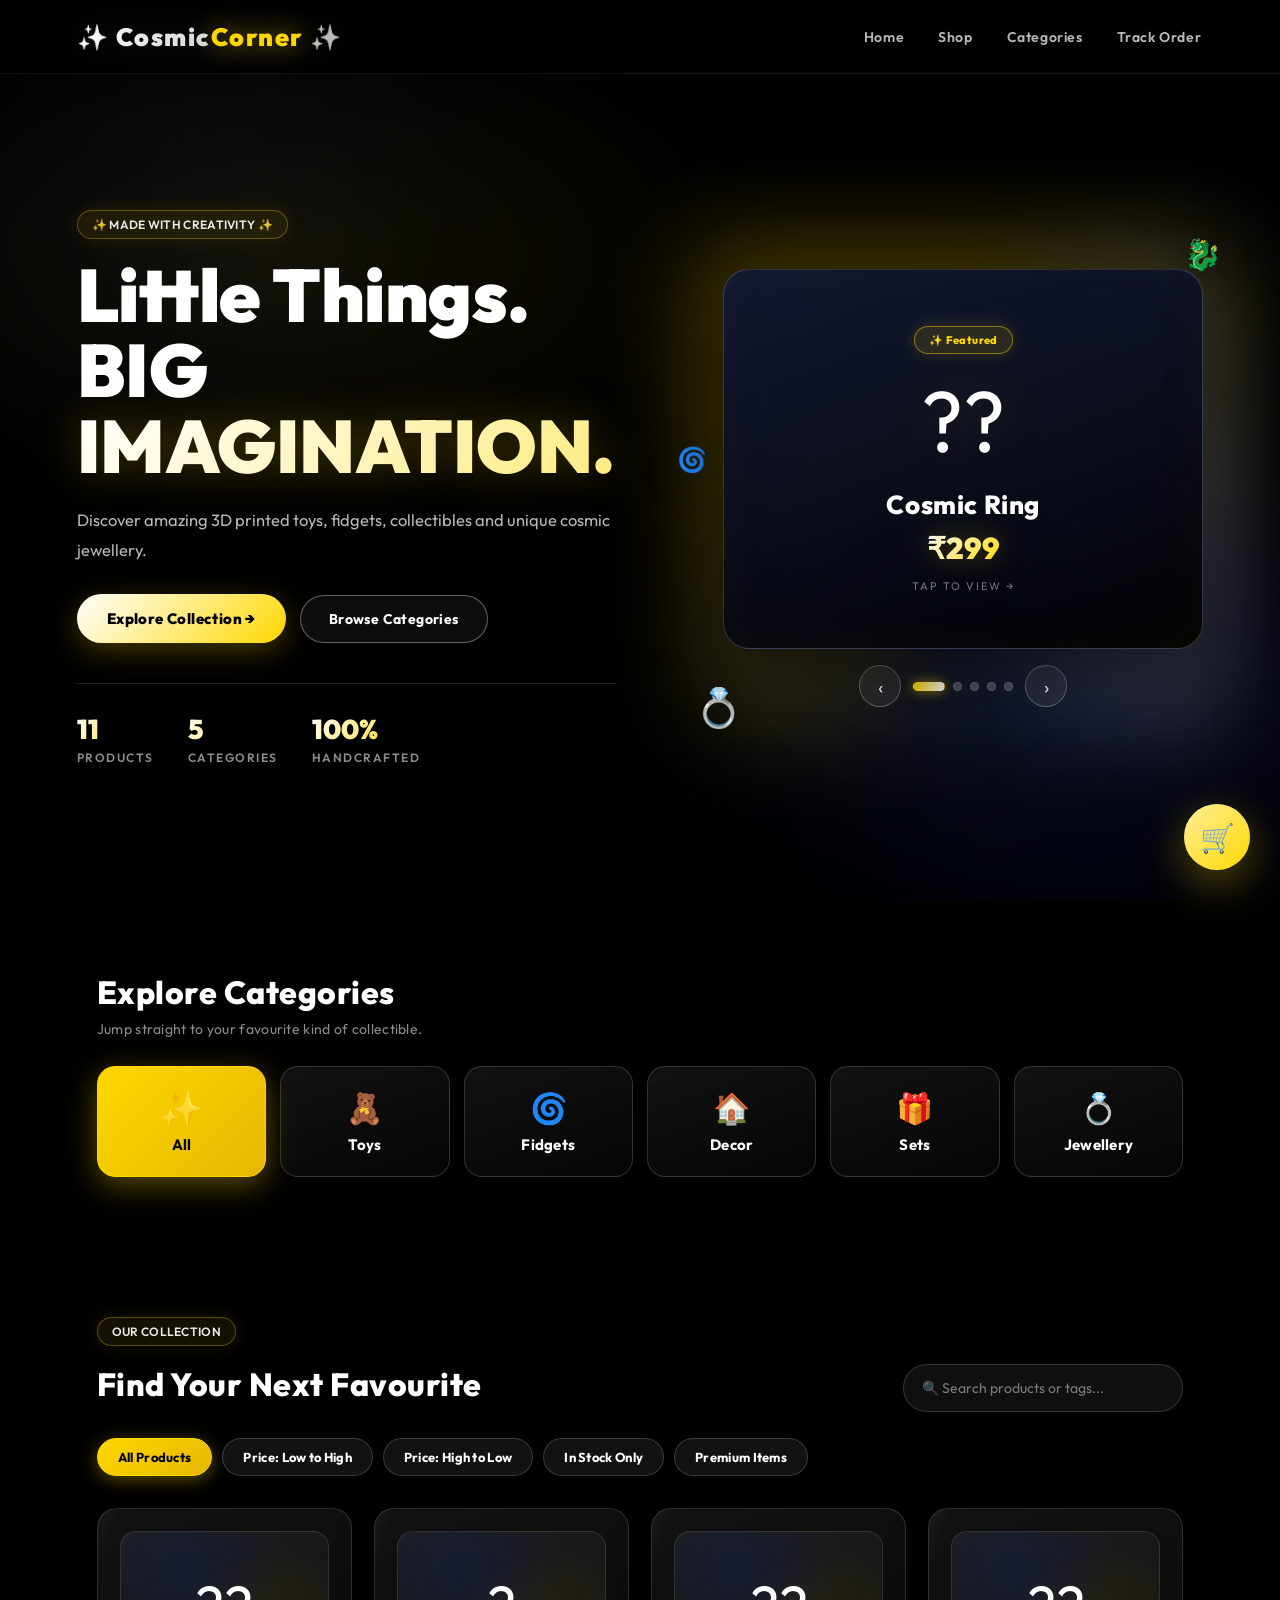
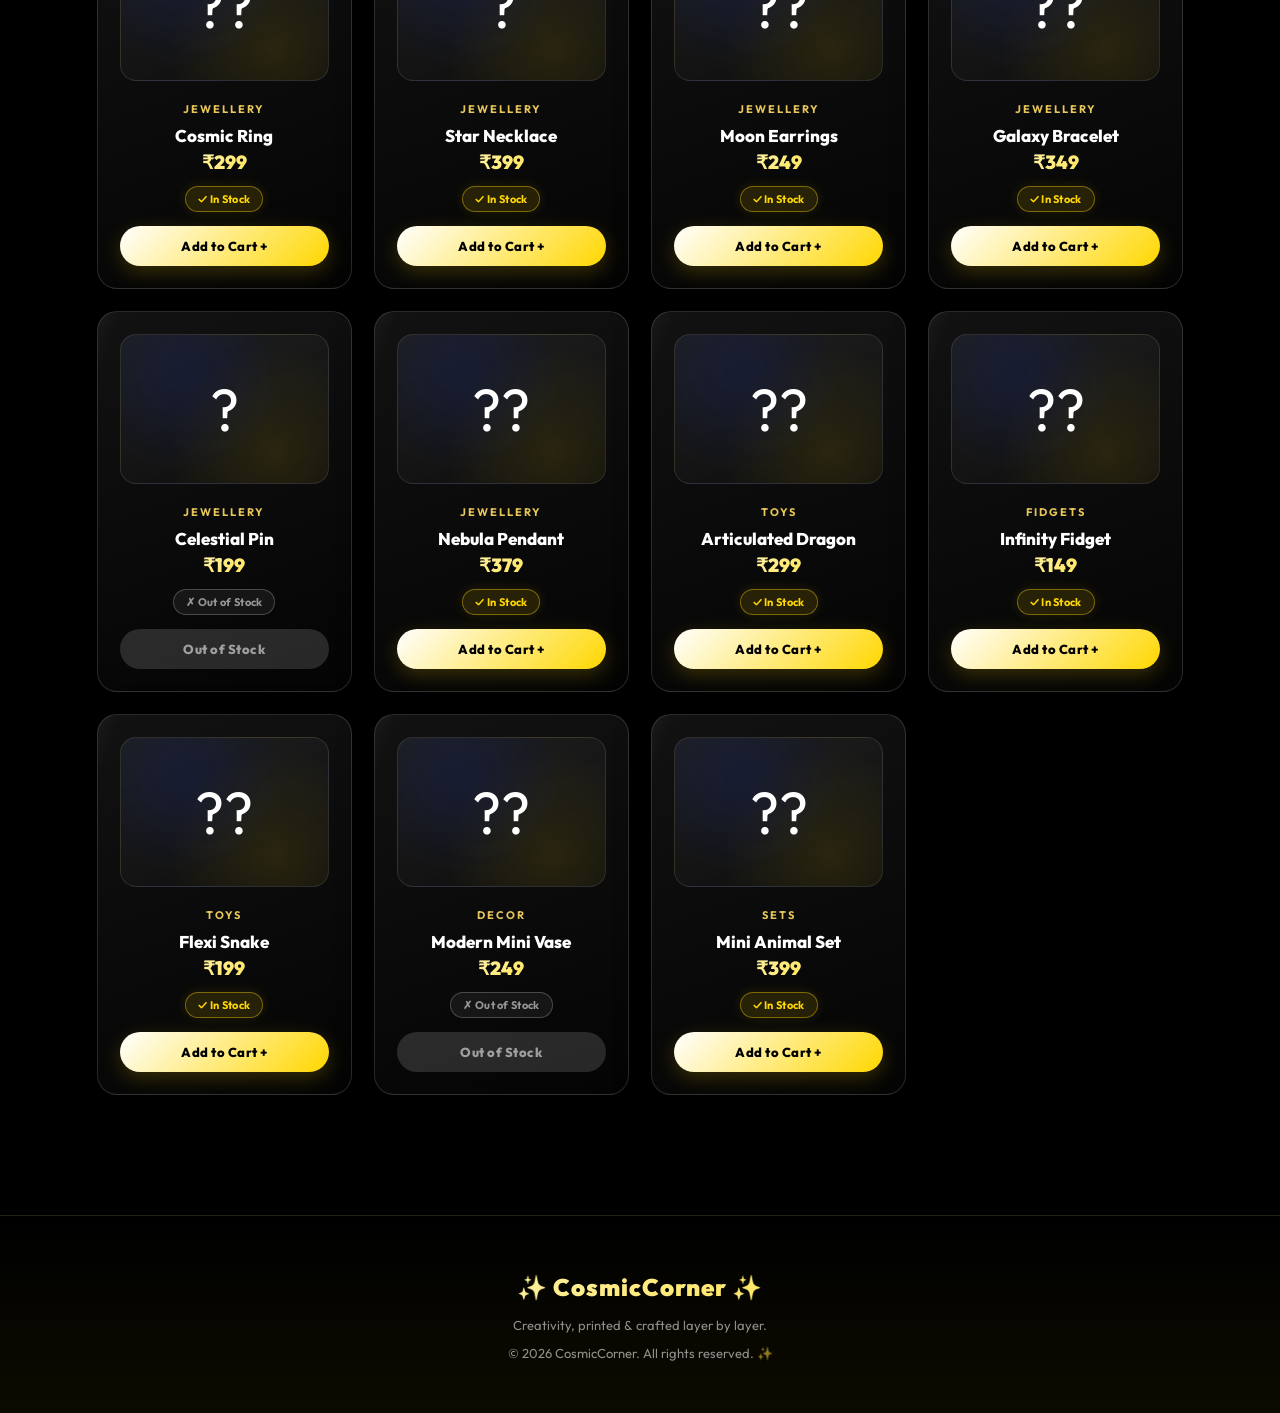
==== commit d408b0ae: "Add order tracking: order IDs, orders.json, tracking page" ====
--- a/index.html
+++ b/index.html
@@ -4,6 +4,8 @@
   <meta charset="UTF-8">
   <meta name="viewport" content="width=device-width, initial-scale=1.0, viewport-fit=cover">
   <title>CosmicCorner - 3D Printed Wonders & Cosmic Jewellery</title>
+  <link rel="icon" type="image/svg+xml" href="favicon.svg">
+  <link rel="icon" href="favicon.ico" sizes="32x32">
   <link rel="stylesheet" href="style.css">
 </head>
 <body>
@@ -17,6 +19,7 @@
       <a href="#home">Home</a>
       <a href="#shop">Shop</a>
       <a href="#categories">Categories</a>
+      <a href="#" id="trackNavLink">Track Order</a>
     </nav>
   </header>
 
@@ -144,7 +147,7 @@
           </div>
 
           <div class="extra-charge-info">
-            i Extra Charge: ₹100-150 (will be discussed on WhatsApp)
+            i Extra Charge: ₹100-150 (will be confirmed after you order)
           </div>
         </div>
 
@@ -221,9 +224,39 @@
           <input type="text" class="form-input" id="postalCode" required>
         </div>
 
-        <button type="submit" class="btn-submit">Send Order to WhatsApp</button>
+        <button type="submit" class="btn-submit">Place Order →</button>
         <button type="button" class="btn-cancel" id="cancelBtn">Cancel</button>
       </form>
+
+      <!-- shown after a successful order -->
+      <div id="orderSuccess" class="order-success" style="display: none;">
+        <div class="order-success-icon">🎉</div>
+        <h3>Order placed!</h3>
+        <p class="order-success-label">Your order number</p>
+        <div class="order-id-box" id="orderIdBox">CC-000000-0000</div>
+        <p class="order-success-hint">Save this ID — you can track your order any time with it.</p>
+        <button type="button" class="btn-submit" id="trackNowBtn">📦 Track This Order</button>
+        <button type="button" class="btn-cancel" id="successCloseBtn">Continue Shopping</button>
+      </div>
+    </div>
+  </div>
+
+  <!-- ==================== TRACK ORDER MODAL ==================== -->
+  <div class="modal" id="trackModal">
+    <div class="modal-content">
+      <div class="modal-title">📦 Track Your Order</div>
+
+      <form id="trackForm">
+        <div class="form-group">
+          <label class="form-label">Order ID *</label>
+          <input class="form-input" id="trackInput" placeholder="e.g. CC-261113-7F3K"
+                 autocomplete="off" required>
+        </div>
+        <button type="submit" class="btn-submit">Track Order</button>
+        <button type="button" class="btn-cancel" id="closeTrackBtn">Close</button>
+      </form>
+
+      <div id="trackResult" style="display: none;"></div>
     </div>
   </div>
 
@@ -258,7 +291,7 @@
           <textarea class="request-details" id="requestDetails" placeholder="Tell us more..."></textarea>
         </div>
 
-        <button type="submit" class="btn-submit">Send Request to WhatsApp</button>
+        <button type="submit" class="btn-submit">Send Request</button>
         <button type="button" class="btn-cancel" id="closeRequestBtn">Cancel</button>
       </form>
     </div>
@@ -277,6 +310,11 @@
     <p>© 2026 CosmicCorner. All rights reserved. ✨</p>
   </footer>
 
+  <script>
+    if ('serviceWorker' in navigator) {
+      navigator.serviceWorker.register('/sw.js').catch(function () {});
+    }
+  </script>
   <script src="script.js"></script>
 </body>
 </html>
--- a/style.css
+++ b/style.css
@@ -923,6 +923,57 @@
   box-shadow: none;
 }
 
+/* --- in-cart state + on-card quantity stepper --- */
+
+.product-card.in-cart {
+  border-color: rgba(255, 215, 0, 0.55);
+  box-shadow: 0 14px 40px rgba(255, 215, 0, 0.14), 0 10px 36px rgba(0, 0, 0, 0.4);
+}
+
+.card-qty-control {
+  width: 100%;
+  display: flex;
+  align-items: center;
+  justify-content: space-between;
+  background: linear-gradient(135deg, #fff 0%, #ffd700 100%);
+  border-radius: 30px;
+  padding: 4px;
+  box-shadow: 0 6px 20px rgba(255, 215, 0, 0.2);
+}
+
+.card-qty-btn {
+  width: 38px;
+  height: 38px;
+  border-radius: 50%;
+  border: none;
+  background: #111;
+  color: #ffd700;
+  font-size: 20px;
+  font-weight: 800;
+  line-height: 1;
+  display: flex;
+  align-items: center;
+  justify-content: center;
+  transition: all 0.2s;
+}
+
+.card-qty-btn:hover {
+  background: #222;
+  transform: scale(1.08);
+}
+
+.card-qty-btn:active {
+  transform: scale(0.92);
+}
+
+.card-qty-count {
+  font-weight: 900;
+  font-size: 17px;
+  color: #111;
+  min-width: 30px;
+  text-align: center;
+}
+
 .load-error {
   grid-column: 1 / -1;
   text-align: center;
@@ -1304,6 +1355,193 @@
   transform: scale(1.02);
   box-shadow: 0 12px 34px rgba(255, 215, 0, 0.28);
 }
+
+/* --- order success panel + tracking --- */
+
+.order-success {
+  text-align: center;
+  padding: 6px 0 0;
+}
+
+.order-success-icon {
+  font-size: 54px;
+  margin-bottom: 8px;
+  animation: floaty 2.6s ease-in-out infinite;
+}
+
+.order-success h3 {
+  font-size: 24px;
+  font-weight: 900;
+  margin-bottom: 16px;
+}
+
+.order-success-label {
+  font-size: 12px;
+  letter-spacing: 2px;
+  text-transform: uppercase;
+  color: rgba(255, 255, 255, 0.6);
+  margin-bottom: 8px;
+}
+
+.order-id-box {
+  display: inline-block;
+  font-size: 22px;
+  font-weight: 900;
+  letter-spacing: 2px;
+  color: #ffd700;
+  background: rgba(255, 215, 0, 0.1);
+  border: 1px dashed rgba(255, 215, 0, 0.55);
+  border-radius: 12px;
+  padding: 14px 24px;
+  margin-bottom: 12px;
+  user-select: all;
+}
+
+.order-success-hint {
+  font-size: 13px;
+  color: rgba(255, 255, 255, 0.6);
+  margin-bottom: 20px;
+  line-height: 1.6;
+}
+
+.track-loading,
+.track-miss {
+  text-align: center;
+  padding: 26px 10px;
+  color: rgba(255, 255, 255, 0.75);
+  font-size: 14px;
+}
+
+.track-miss-icon { font-size: 34px; margin-bottom: 8px; }
+
+.track-miss-hint {
+  font-size: 12.5px;
+  color: rgba(255, 255, 255, 0.5);
+  margin-top: 8px;
+}
+
+.track-miss code {
+  background: rgba(255, 255, 255, 0.1);
+  padding: 2px 7px;
+  border-radius: 6px;
+  font-size: 12px;
+}
+
+.track-card {
+  margin-top: 22px;
+  background: rgba(255, 255, 255, 0.05);
+  border: 1px solid rgba(255, 255, 255, 0.14);
+  border-radius: 16px;
+  padding: 20px;
+}
+
+.track-head {
+  display: flex;
+  justify-content: space-between;
+  align-items: flex-start;
+  gap: 12px;
+  flex-wrap: wrap;
+  padding-bottom: 14px;
+  border-bottom: 1px solid rgba(255, 255, 255, 0.1);
+}
+
+.track-id {
+  font-size: 18px;
+  font-weight: 900;
+  letter-spacing: 1px;
+  color: #ffd700;
+}
+
+.track-placed {
+  font-size: 12px;
+  color: rgba(255, 255, 255, 0.55);
+  margin-top: 4px;
+}
+
+.status-badge {
+  display: inline-block;
+  padding: 6px 14px;
+  border-radius: 20px;
+  font-size: 11px;
+  font-weight: 800;
+  letter-spacing: 1px;
+  border: 1px solid transparent;
+}
+
+.status-pending { background: rgba(255, 255, 255, 0.1); color: #fff; border-color: rgba(255, 255, 255, 0.25); }
+.status-confirmed { background: rgba(255, 215, 0, 0.15); color: #ffd700; border-color: rgba(255, 215, 0, 0.45); }
+.status-packed { background: rgba(255, 165, 0, 0.15); color: #ffb347; border-color: rgba(255, 165, 0, 0.45); }
+.status-shipped { background: rgba(96, 165, 250, 0.15); color: #93c5fd; border-color: rgba(96, 165, 250, 0.45); }
+.status-delivered { background: rgba(74, 222, 128, 0.15); color: #4ade80; border-color: rgba(74, 222, 128, 0.45); }
+.status-cancelled { background: rgba(248, 113, 113, 0.15); color: #f87171; border-color: rgba(248, 113, 113, 0.45); }
+
+.track-timeline {
+  display: flex;
+  justify-content: space-between;
+  gap: 4px;
+  margin: 20px 0 4px;
+}
+
+.track-step {
+  flex: 1;
+  text-align: center;
+  position: relative;
+  opacity: 0.4;
+}
+
+.track-step.done { opacity: 1; }
+
+.track-dot {
+  display: block;
+  width: 12px;
+  height: 12px;
+  border-radius: 50%;
+  margin: 0 auto 8px;
+  background: rgba(255, 255, 255, 0.25);
+  border: 2px solid rgba(255, 255, 255, 0.3);
+}
+
+.track-step.done .track-dot {
+  background: linear-gradient(135deg, #fff, #ffd700);
+  border-color: #ffd700;
+  box-shadow: 0 0 12px rgba(255, 215, 0, 0.5);
+}
+
+.track-step-label {
+  font-size: 10px;
+  text-transform: uppercase;
+  letter-spacing: 0.6px;
+  font-weight: 700;
+  color: rgba(255, 255, 255, 0.85);
+}
+
+.track-cancelled {
+  margin: 18px 0;
+  padding: 12px 14px;
+  border-radius: 10px;
+  background: rgba(248, 113, 113, 0.12);
+  border: 1px solid rgba(248, 113, 113, 0.35);
+  color: #fca5a5;
+  font-size: 13px;
+  text-align: center;
+}
+
+.track-details {
+  border-top: 1px solid rgba(255, 255, 255, 0.1);
+  padding-top: 14px;
+  margin-top: 16px;
+}
+
+.track-row {
+  display: flex;
+  justify-content: space-between;
+  gap: 14px;
+  font-size: 13px;
+  padding: 6px 0;
+}
+
+.track-row span:first-child { color: rgba(255, 255, 255, 0.55); }
+.track-row span:last-child { font-weight: 700; text-align: right; }
 
 /* ============================================================
    GENERIC MODALS (cart / checkout)
@@ -1828,6 +2066,16 @@
 
   .add-btn { padding: 10px 10px; font-size: 12px; border-radius: 24px; }
 
+  .card-qty-control { padding: 3px; }
+
+  .card-qty-btn {
+    width: 30px;
+    height: 30px;
+    font-size: 16px;
+  }
+
+  .card-qty-count { font-size: 15px; min-width: 24px; }
+
   .modal-content, .request-modal-content { padding: 28px 20px; border-radius: 20px; }
 
   .modal-title, .request-modal-title { font-size: 23px; }
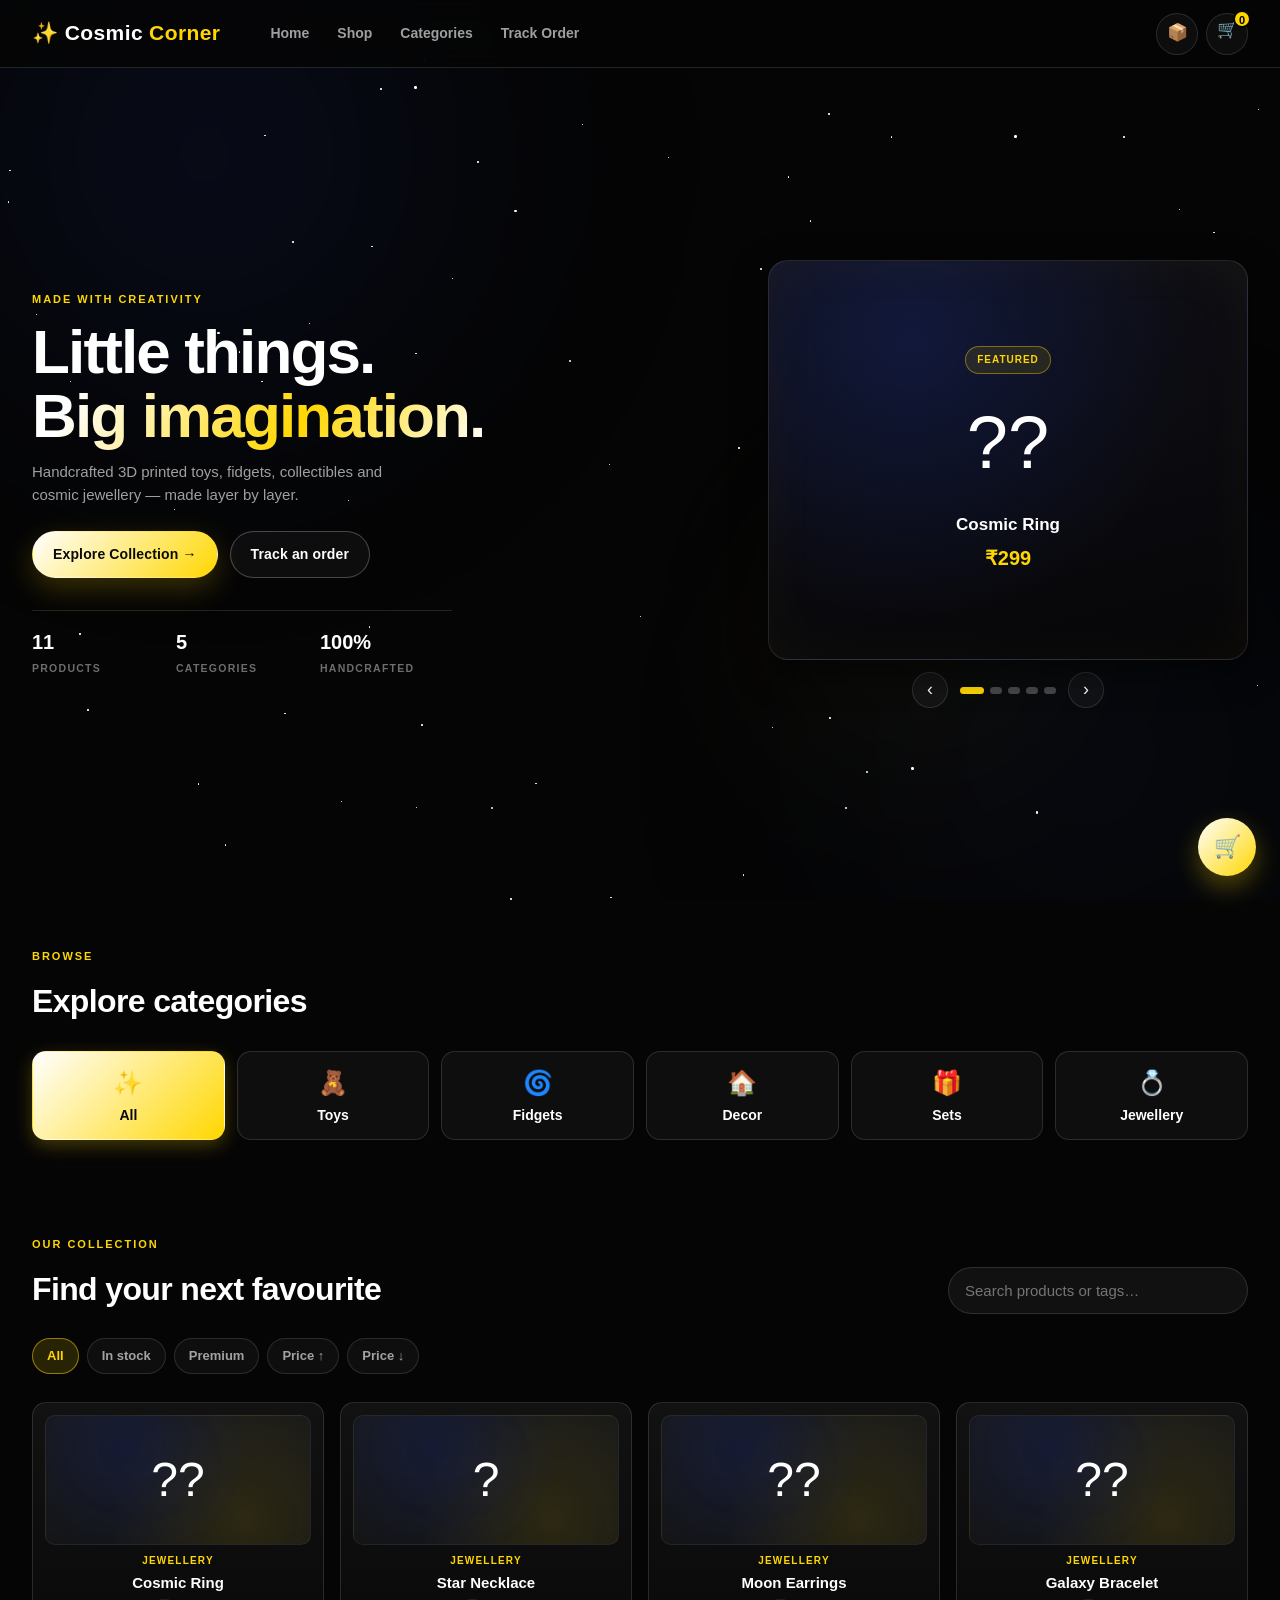
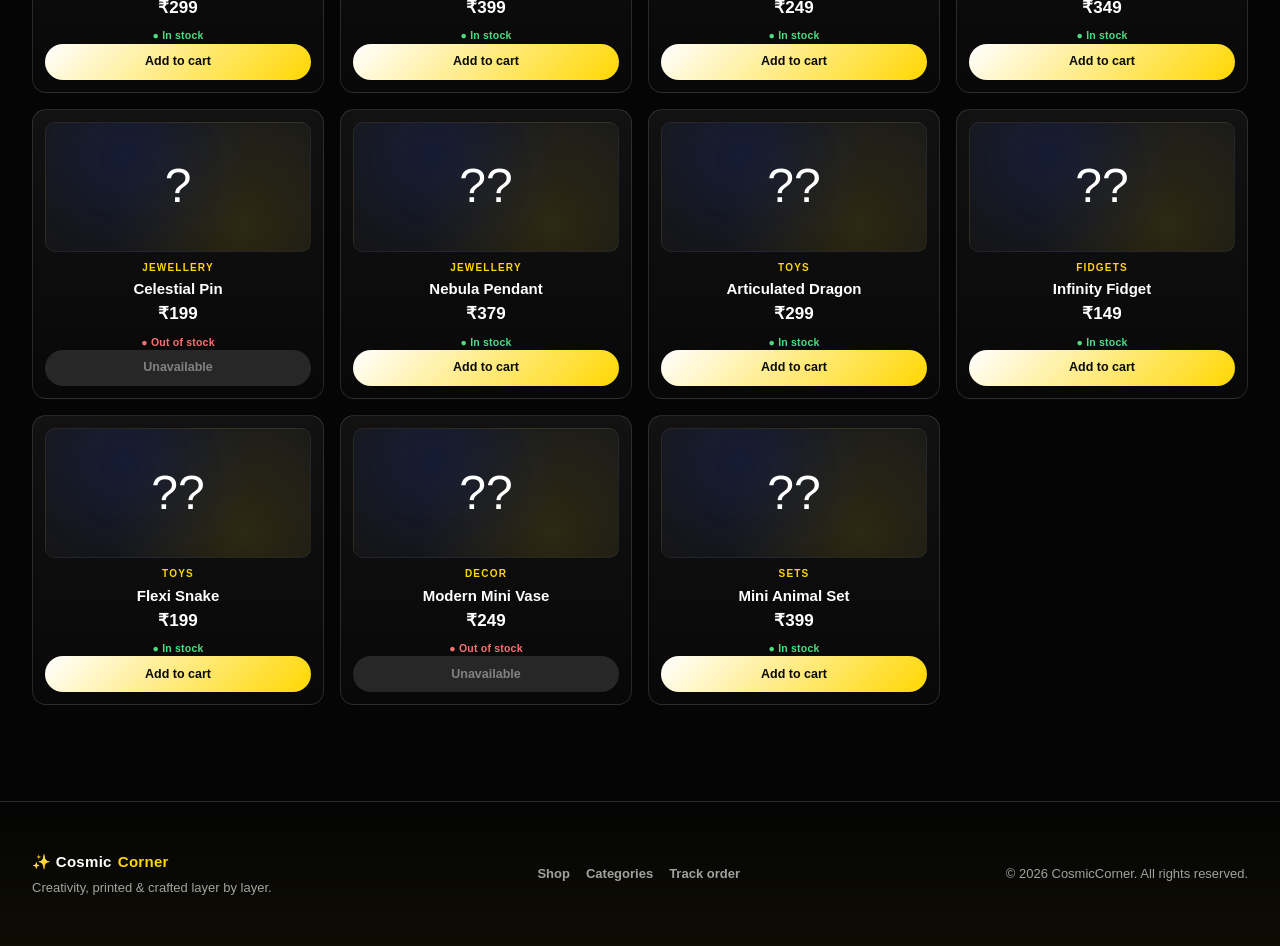
==== commit 82812a25: "Redesign storefront + admin: tracking by order ID, maintenance mode" ====
--- a/index.html
+++ b/index.html
@@ -3,318 +3,344 @@
 <head>
   <meta charset="UTF-8">
   <meta name="viewport" content="width=device-width, initial-scale=1.0, viewport-fit=cover">
-  <title>CosmicCorner - 3D Printed Wonders & Cosmic Jewellery</title>
+  <meta name="theme-color" content="#050505">
+  <meta name="description" content="CosmicCorner — handcrafted 3D printed toys, fidgets, decor and cosmic jewellery.">
+  <title>CosmicCorner — 3D Printed Wonders &amp; Cosmic Jewellery</title>
   <link rel="icon" type="image/svg+xml" href="favicon.svg">
   <link rel="icon" href="favicon.ico" sizes="32x32">
   <link rel="stylesheet" href="style.css">
 </head>
 <body>
+
+<!-- ==================== BOOT / MAINTENANCE GATE ==================== -->
+<div id="bootLoader" class="boot-loader" aria-live="polite">
+  <div class="boot-star">✨</div>
+  <p>Loading CosmicCorner…</p>
+</div>
+
+<div id="maintenanceScreen" class="maintenance" hidden>
+  <div class="maintenance-card">
+    <div class="maintenance-icon">🛠️</div>
+    <h1>We’re making things shine</h1>
+    <p id="maintenanceMessage">The shop is temporarily under maintenance. Please check back soon.</p>
+    <div class="maintenance-actions">
+      <a href="mailto:cosmic.corner.in@gmail.com" class="btn btn-primary">Contact us</a>
+      <button type="button" class="btn btn-ghost" id="maintenanceTrackBtn">📦 Track an order</button>
+    </div>
+    <p class="maintenance-foot">Thank you for your patience ✨</p>
+  </div>
+</div>
+
+<!-- ==================== APP ==================== -->
+<div id="app" hidden>
   <div class="nebula" aria-hidden="true"><span class="blob"></span></div>
-  <div class="stars-bg" id="starsBg"></div>
-
-  <!-- ==================== HEADER ==================== -->
-  <header>
-    <a href="#home" class="logo">✨ Cosmic<span class="gold">Corner</span> ✨</a>
-    <nav>
+  <div class="stars-bg" id="starsBg" aria-hidden="true"></div>
+
+  <a class="skip-link" href="#shop">Skip to products</a>
+
+  <!-- ---------- header ---------- -->
+  <header class="site-header">
+    <a class="logo" href="#home">✨ Cosmic<span class="gold">Corner</span></a>
+
+    <nav class="main-nav" aria-label="Main">
       <a href="#home">Home</a>
       <a href="#shop">Shop</a>
       <a href="#categories">Categories</a>
-      <a href="#" id="trackNavLink">Track Order</a>
+      <a href="#" data-open-track>Track Order</a>
     </nav>
+
+    <div class="header-actions">
+      <button class="icon-btn" id="trackBtn" type="button" aria-label="Track your order" title="Track order">📦</button>
+      <button class="icon-btn" id="cartBtn" type="button" aria-label="Open cart">
+        🛒<span class="cart-count" id="cartCount">0</span>
+      </button>
+      <button class="icon-btn menu-btn" id="menuBtn" type="button"
+              aria-label="Open menu" aria-expanded="false" aria-controls="mobileMenu">☰</button>
+    </div>
   </header>
 
-  <!-- ==================== HERO ==================== -->
+  <!-- ---------- mobile drawer ---------- -->
+  <div class="drawer-backdrop" id="drawerBackdrop" hidden></div>
+  <aside class="drawer" id="mobileMenu" hidden aria-label="Menu">
+    <div class="drawer-head">
+      <span class="logo small">✨ Cosmic<span class="gold">Corner</span></span>
+      <button class="icon-btn" id="menuCloseBtn" type="button" aria-label="Close menu">✕</button>
+    </div>
+    <nav class="drawer-nav">
+      <a href="#home" data-close-drawer>Home</a>
+      <a href="#shop" data-close-drawer>Shop</a>
+      <a href="#categories" data-close-drawer>Categories</a>
+      <a href="#" data-open-track data-close-drawer>📦 Track Order</a>
+    </nav>
+    <div class="drawer-foot">
+      <a class="btn btn-primary" href="#shop" data-close-drawer>Explore Collection →</a>
+    </div>
+  </aside>
+
+  <!-- ---------- hero ---------- -->
   <section class="hero" id="home">
-    <div class="hero-content reveal">
-      <p class="tag">✨ MADE WITH CREATIVITY ✨</p>
-      <h1>Little Things.<br>BIG <span class="gradient">IMAGINATION.</span></h1>
-      <p>Discover amazing 3D printed toys, fidgets, collectibles
-      and unique cosmic jewellery.</p>
+    <div class="hero-copy">
+      <p class="eyebrow">Made with creativity</p>
+      <h1>Little things.<br><span class="gradient">Big imagination.</span></h1>
+      <p class="hero-sub">Handcrafted 3D printed toys, fidgets, collectibles and cosmic jewellery — made layer by layer.</p>
       <div class="hero-cta">
-        <a href="#shop" class="primary-btn">Explore Collection →</a>
-        <a href="#categories" class="ghost-btn">Browse Categories</a>
-      </div>
-      <div class="hero-stats">
-        <div class="stat"><strong id="statProducts">0</strong><span>Products</span></div>
-        <div class="stat"><strong id="statCategories">0</strong><span>Categories</span></div>
-        <div class="stat"><strong>100%</strong><span>Handcrafted</span></div>
-      </div>
-    </div>
-    <div class="hero-visual reveal">
-      <span class="hero-float f1">🐉</span>
-      <span class="hero-float f2">💍</span>
-      <span class="hero-float f3">🌀</span>
-      <div class="hero-carousel" id="heroCarousel"></div>
-      <div class="hero-controls">
-        <button class="hero-btn" id="prevBtn">‹</button>
-        <div class="hero-dots" id="heroDots"></div>
-        <button class="hero-btn" id="nextBtn">›</button>
+        <a href="#shop" class="btn btn-primary">Explore Collection →</a>
+        <button type="button" class="btn btn-ghost" data-open-track>Track an order</button>
+      </div>
+      <dl class="hero-stats">
+        <div><dt>Products</dt><dd id="statProducts">0</dd></div>
+        <div><dt>Categories</dt><dd id="statCategories">0</dd></div>
+        <div><dt>Handcrafted</dt><dd>100%</dd></div>
+      </dl>
+    </div>
+
+    <div class="hero-media">
+      <div class="carousel" id="heroCarousel"></div>
+      <div class="carousel-controls">
+        <button type="button" class="carousel-btn" id="prevBtn" aria-label="Previous featured product">‹</button>
+        <div class="carousel-dots" id="heroDots"></div>
+        <button type="button" class="carousel-btn" id="nextBtn" aria-label="Next featured product">›</button>
       </div>
     </div>
   </section>
 
-  <!-- ==================== CATEGORIES ==================== -->
-  <section class="categories" id="categories">
-    <div class="container reveal">
-      <h2>Explore Categories</h2>
-      <p class="section-sub">Jump straight to your favourite kind of collectible.</p>
-      <div class="category-grid" id="categoryGrid">
-        <button class="active" data-category="all"><span class="cat-emoji">✨</span> All</button>
-        <button data-category="Toys"><span class="cat-emoji">🧸</span> Toys</button>
-        <button data-category="Fidgets"><span class="cat-emoji">🌀</span> Fidgets</button>
-        <button data-category="Decor"><span class="cat-emoji">🏠</span> Decor</button>
-        <button data-category="Sets"><span class="cat-emoji">🎁</span> Sets</button>
-        <button data-category="Jewellery"><span class="cat-emoji">💍</span> Jewellery</button>
-      </div>
+  <!-- ---------- categories ---------- -->
+  <section class="section" id="categories">
+    <div class="section-head">
+      <div>
+        <p class="eyebrow">Browse</p>
+        <h2>Explore categories</h2>
+      </div>
+    </div>
+    <div class="category-grid" id="categoryGrid">
+      <button type="button" class="category-chip active" data-category="all"><span>✨</span>All</button>
+      <button type="button" class="category-chip" data-category="Toys"><span>🧸</span>Toys</button>
+      <button type="button" class="category-chip" data-category="Fidgets"><span>🌀</span>Fidgets</button>
+      <button type="button" class="category-chip" data-category="Decor"><span>🏠</span>Decor</button>
+      <button type="button" class="category-chip" data-category="Sets"><span>🎁</span>Sets</button>
+      <button type="button" class="category-chip" data-category="Jewellery"><span>💍</span>Jewellery</button>
     </div>
   </section>
 
-  <!-- ==================== SHOP ==================== -->
-  <section class="shop" id="shop">
-    <div class="container">
-      <div class="section-heading reveal">
-        <div>
-          <p class="tag">OUR COLLECTION</p>
-          <h2>Find Your Next Favourite</h2>
-        </div>
-        <input id="search" placeholder="🔍 Search products or tags..." autocomplete="off">
-      </div>
-
-      <div class="filter-row reveal" id="filterRow">
-        <button class="filter-btn active" data-filter="all">All Products</button>
-        <button class="filter-btn" data-filter="price-low">Price: Low to High</button>
-        <button class="filter-btn" data-filter="price-high">Price: High to Low</button>
-        <button class="filter-btn" data-filter="in-stock">In Stock Only</button>
-        <button class="filter-btn" data-filter="premium">Premium Items</button>
-      </div>
-
-      <div id="products" class="product-grid"></div>
-
-      <div id="emptyState" style="display: none; text-align: center; padding: 40px; opacity: 0.6;">
-        <p style="font-size: 18px;">No products found ✨</p>
-      </div>
+  <!-- ---------- shop ---------- -->
+  <section class="section" id="shop">
+    <div class="section-head">
+      <div>
+        <p class="eyebrow">Our collection</p>
+        <h2>Find your next favourite</h2>
+      </div>
+      <div class="search-wrap">
+        <input id="searchInput" type="search" placeholder="Search products or tags…" aria-label="Search products" autocomplete="off">
+      </div>
+    </div>
+
+    <div class="filter-row" id="filterRow" role="group" aria-label="Filters">
+      <button type="button" class="filter-chip active" data-filter="all">All</button>
+      <button type="button" class="filter-chip" data-filter="in-stock">In stock</button>
+      <button type="button" class="filter-chip" data-filter="premium">Premium</button>
+      <button type="button" class="filter-chip" data-filter="price-low">Price ↑</button>
+      <button type="button" class="filter-chip" data-filter="price-high">Price ↓</button>
+    </div>
+
+    <div class="product-grid" id="products"></div>
+
+    <div class="empty-state" id="emptyState" hidden>
+      <div class="empty-icon">🔍</div>
+      <h3>No products found</h3>
+      <p>Try a different search or category.</p>
+      <button type="button" class="btn btn-ghost" id="clearFiltersBtn">Clear filters</button>
     </div>
   </section>
 
-  <!-- ==================== PRODUCT DETAIL MODAL ==================== -->
-  <div class="product-detail-modal" id="productDetailModal">
-    <div class="detail-container">
-      <div class="detail-header">
-        <button class="detail-back-btn" id="detailBackBtn">←</button>
-        <div class="detail-title" id="detailTitle">Product</div>
-        <div style="width: 40px;"></div>
-      </div>
-
-      <div class="detail-content">
+  <footer class="site-footer">
+    <div class="footer-inner">
+      <div>
+        <p class="logo small">✨ Cosmic<span class="gold">Corner</span></p>
+        <p class="muted">Creativity, printed &amp; crafted layer by layer.</p>
+      </div>
+      <nav class="footer-links" aria-label="Footer">
+        <a href="#shop">Shop</a>
+        <a href="#categories">Categories</a>
+        <a href="#" data-open-track>Track order</a>
+      </nav>
+      <p class="muted small">© 2026 CosmicCorner. All rights reserved.</p>
+    </div>
+  </footer>
+
+  <button type="button" class="fab-cart" id="floatingCartBtn" aria-label="Open cart">
+    🛒<span class="fab-badge" id="cartBadge" hidden>0</span>
+  </button>
+</div>
+
+<!-- ==================== TOAST ==================== -->
+<div class="toast" id="toast" role="status" aria-live="polite"></div>
+
+<!-- ==================== PRODUCT DETAIL ==================== -->
+<div class="modal" id="productDetailModal" hidden>
+  <div class="sheet sheet-lg" role="dialog" aria-modal="true" aria-labelledby="detailName">
+    <header class="sheet-head">
+      <button type="button" class="icon-btn" id="detailBackBtn" aria-label="Back">←</button>
+      <h2 class="sheet-title" id="detailName">Product</h2>
+      <button type="button" class="icon-btn" id="detailCloseBtn" aria-label="Close">✕</button>
+    </header>
+
+    <div class="detail-body">
+      <div class="detail-media">
         <div class="detail-emoji" id="detailEmoji">✨</div>
-        <div class="detail-gallery" id="detailGallery" style="display: none;">
+        <div class="detail-gallery" id="detailGallery" hidden>
           <img class="detail-main-image" id="detailMainImage" src="" alt="">
           <div class="detail-thumbs" id="detailThumbs"></div>
         </div>
-        <div class="detail-name" id="detailName">Product Name</div>
-        <div class="detail-category" id="detailCategory">Jewellery</div>
-        <div class="detail-price" id="detailPrice">₹0</div>
-        <div id="detailStockBadge" class="detail-stock-badge stock-in">In Stock</div>
-
-        <div class="detail-description" id="detailDescription">Premium product description</div>
-        <div class="product-tags" id="detailTags"></div>
-
-        <div class="customization-section" id="customizationSection" style="display: none;">
-          <div class="customization-title">✨ Customization Options</div>
-
-          <div class="form-group-detail">
-            <label class="form-label-detail">Design Type *</label>
-            <select class="form-input-detail" id="designType">
-              <option value="same">Same Design</option>
-              <option value="custom-url">Custom URL/Text</option>
-              <option value="custom-qr">QR Code</option>
-            </select>
-          </div>
-
-          <div class="form-group-detail">
-            <label class="form-label-detail">Design Link/Details</label>
-            <input type="text" class="form-input-detail" id="designLink" placeholder="Enter link or describe custom design">
-          </div>
-
-          <div class="form-group-detail">
-            <label class="form-label-detail">Color *</label>
-            <input type="text" class="form-input-detail" id="customColor" placeholder="e.g., Gold, Silver, Rose Gold">
-          </div>
-
-          <div class="form-group-detail">
-            <label class="form-label-detail">Special Instructions</label>
-            <textarea class="form-input-detail" id="specialInstructions" placeholder="Any special requests..." rows="3"></textarea>
-          </div>
-
-          <div class="extra-charge-info">
-            i Extra Charge: ₹100-150 (will be confirmed after you order)
-          </div>
+      </div>
+
+      <p class="detail-category" id="detailCategory">Category</p>
+      <p class="detail-price" id="detailPrice">₹0</p>
+      <span class="status-badge" id="detailStockBadge">In Stock</span>
+      <p class="detail-description" id="detailDescription"></p>
+      <div class="tag-list" id="detailTags"></div>
+
+      <div class="customize-block" id="customizationSection" hidden>
+        <h3>Customisation</h3>
+        <label class="field">
+          <span>Design type</span>
+          <select id="designType">
+            <option value="same">Same design</option>
+            <option value="custom-url">Custom URL / text</option>
+            <option value="custom-qr">QR code</option>
+          </select>
+        </label>
+        <label class="field">
+          <span>Design link / details</span>
+          <input type="text" id="designLink" placeholder="Link or describe your design">
+        </label>
+        <label class="field">
+          <span>Colour</span>
+          <input type="text" id="customColor" placeholder="e.g. Gold, Silver, Rose Gold">
+        </label>
+        <label class="field">
+          <span>Special instructions</span>
+          <textarea id="specialInstructions" rows="2" placeholder="Anything we should know?"></textarea>
+        </label>
+        <p class="hint">i Extra charge ₹100–150 — confirmed after you order.</p>
+      </div>
+
+      <div class="detail-actions" id="detailActions">
+        <div class="stepper">
+          <button type="button" class="stepper-btn" id="detailQtyMinus" aria-label="Decrease quantity">−</button>
+          <span class="stepper-value" id="detailQtyDisplay">1</span>
+          <button type="button" class="stepper-btn" id="detailQtyPlus" aria-label="Increase quantity">+</button>
         </div>
-
-        <div class="detail-actions" id="detailActions">
-          <div class="detail-qty-control">
-            <button class="detail-qty-btn" id="detailQtyMinus">−</button>
-            <div class="detail-qty-display" id="detailQtyDisplay">1</div>
-            <button class="detail-qty-btn" id="detailQtyPlus">+</button>
-          </div>
-          <button class="detail-add-btn" id="detailAddBtn">Add to Cart</button>
-        </div>
-
-        <button class="btn-submit customize-btn" id="customizeBtn" style="display: none;">✨ Customize This Item</button>
-        <button class="request-btn" id="requestBtn" style="display: none;">🔔 Request When Available</button>
-      </div>
-    </div>
-  </div>
-
-  <!-- ==================== CART MODAL ==================== -->
-  <div class="modal" id="cartModal">
-    <div class="modal-content">
-      <div class="cart-title">🛒 Your Cart</div>
-      <div class="cart-items" id="cartItems">
-        <div class="cart-empty">Cart is empty</div>
-      </div>
-      <div class="cart-summary" id="cartSummary" style="display: none;">
-        <div class="summary-row">
-          <span>Total Items:</span>
-          <span id="totalItems">0</span>
-        </div>
-        <div class="summary-row total">
-          <span>Total Price:</span>
-          <span id="totalPrice">₹0</span>
-        </div>
-      </div>
-      <button class="btn-checkout" id="checkoutBtn" disabled>Proceed to Checkout</button>
-      <button class="btn-cancel" id="closeCartBtn">Continue Shopping</button>
-    </div>
-  </div>
-
-  <!-- ==================== CHECKOUT MODAL ==================== -->
-  <div class="modal" id="checkoutModal">
-    <div class="modal-content">
-      <div class="modal-title">📍 Shipping Details</div>
-
-      <form id="checkoutForm">
-        <div class="form-group">
-          <label class="form-label">Full Name *</label>
-          <input type="text" class="form-input" id="fullName" required>
-        </div>
-
-        <div class="form-group">
-          <label class="form-label">Phone Number *</label>
-          <input type="tel" class="form-input" id="phone" required>
-        </div>
-
-        <div class="form-group">
-          <label class="form-label">Email *</label>
-          <input type="email" class="form-input" id="email" required>
-        </div>
-
-        <div class="form-group">
-          <label class="form-label">Address *</label>
-          <input type="text" class="form-input" id="address" required>
-        </div>
-
-        <div class="form-group">
-          <label class="form-label">City *</label>
-          <input type="text" class="form-input" id="city" required>
-        </div>
-
-        <div class="form-group">
-          <label class="form-label">Postal Code *</label>
-          <input type="text" class="form-input" id="postalCode" required>
-        </div>
-
-        <button type="submit" class="btn-submit">Place Order →</button>
-        <button type="button" class="btn-cancel" id="cancelBtn">Cancel</button>
-      </form>
-
-      <!-- shown after a successful order -->
-      <div id="orderSuccess" class="order-success" style="display: none;">
-        <div class="order-success-icon">🎉</div>
-        <h3>Order placed!</h3>
-        <p class="order-success-label">Your order number</p>
-        <div class="order-id-box" id="orderIdBox">CC-000000-0000</div>
-        <p class="order-success-hint">Save this ID — you can track your order any time with it.</p>
-        <button type="button" class="btn-submit" id="trackNowBtn">📦 Track This Order</button>
-        <button type="button" class="btn-cancel" id="successCloseBtn">Continue Shopping</button>
-      </div>
-    </div>
-  </div>
-
-  <!-- ==================== TRACK ORDER MODAL ==================== -->
-  <div class="modal" id="trackModal">
-    <div class="modal-content">
-      <div class="modal-title">📦 Track Your Order</div>
-
-      <form id="trackForm">
-        <div class="form-group">
-          <label class="form-label">Order ID *</label>
-          <input class="form-input" id="trackInput" placeholder="e.g. CC-261113-7F3K"
-                 autocomplete="off" required>
-        </div>
-        <button type="submit" class="btn-submit">Track Order</button>
-        <button type="button" class="btn-cancel" id="closeTrackBtn">Close</button>
-      </form>
-
-      <div id="trackResult" style="display: none;"></div>
-    </div>
-  </div>
-
-  <!-- ==================== REQUEST MODAL ==================== -->
-  <div class="request-modal" id="requestModal">
-    <div class="request-modal-content">
-      <div class="request-modal-title">📝 Request Product</div>
-
-      <form id="requestForm">
-        <div class="form-group">
-          <label class="form-label">Product Name *</label>
-          <input type="text" class="form-input" id="requestProductName" readonly>
-        </div>
-
-        <div class="form-group">
-          <label class="form-label">Your Name *</label>
-          <input type="text" class="form-input" id="requestName" required>
-        </div>
-
-        <div class="form-group">
-          <label class="form-label">Phone Number *</label>
-          <input type="tel" class="form-input" id="requestPhone" required>
-        </div>
-
-        <div class="form-group">
-          <label class="form-label">Email *</label>
-          <input type="email" class="form-input" id="requestEmail" required>
-        </div>
-
-        <div class="form-group">
-          <label class="form-label">Additional Details</label>
-          <textarea class="request-details" id="requestDetails" placeholder="Tell us more..."></textarea>
-        </div>
-
-        <button type="submit" class="btn-submit">Send Request</button>
-        <button type="button" class="btn-cancel" id="closeRequestBtn">Cancel</button>
-      </form>
-    </div>
-  </div>
-
-  <!-- ==================== FLOATING CART ==================== -->
-  <button class="floating-cart-btn" id="floatingCartBtn" title="View Cart">
-    🛒
-    <span class="cart-badge" id="cartBadge" style="display: none;">0</span>
-  </button>
-
-  <!-- ==================== FOOTER ==================== -->
-  <footer>
-    <h2>✨ CosmicCorner ✨</h2>
-    <p>Creativity, printed &amp; crafted layer by layer.</p>
-    <p>© 2026 CosmicCorner. All rights reserved. ✨</p>
-  </footer>
-
-  <script>
-    if ('serviceWorker' in navigator) {
-      navigator.serviceWorker.register('/sw.js').catch(function () {});
-    }
-  </script>
-  <script src="script.js"></script>
+        <button type="button" class="btn btn-primary" id="detailAddBtn">Add to Cart</button>
+      </div>
+
+      <button type="button" class="btn btn-ghost" id="customizeBtn" hidden>✨ Customise this item</button>
+      <button type="button" class="btn btn-danger" id="requestBtn" hidden>🔔 Request when available</button>
+    </div>
+  </div>
+</div>
+
+<!-- ==================== CART ==================== -->
+<div class="modal" id="cartModal" hidden>
+  <div class="sheet" role="dialog" aria-modal="true" aria-labelledby="cartTitle">
+    <header class="sheet-head">
+      <h2 class="sheet-title" id="cartTitle">🛒 Your cart</h2>
+      <button type="button" class="icon-btn" id="closeCartBtn" aria-label="Close cart">✕</button>
+    </header>
+
+    <div class="cart-items" id="cartItems"></div>
+
+    <div class="cart-summary" id="cartSummary" hidden>
+      <div class="summary-row"><span>Items</span><span id="totalItems">0</span></div>
+      <div class="summary-row total"><span>Total</span><span id="totalPrice">₹0</span></div>
+    </div>
+
+    <button type="button" class="btn btn-primary btn-block" id="checkoutBtn" disabled>Proceed to checkout</button>
+    <button type="button" class="btn btn-ghost btn-block" id="continueShoppingBtn">Continue shopping</button>
+  </div>
+</div>
+
+<!-- ==================== CHECKOUT ==================== -->
+<div class="modal" id="checkoutModal" hidden>
+  <div class="sheet" role="dialog" aria-modal="true" aria-labelledby="checkoutTitle">
+    <header class="sheet-head">
+      <h2 class="sheet-title" id="checkoutTitle">📍 Delivery details</h2>
+      <button type="button" class="icon-btn" id="checkoutCloseBtn" aria-label="Close">✕</button>
+    </header>
+
+    <form id="checkoutForm" novalidate>
+      <label class="field"><span>Full name *</span><input type="text" id="fullName" required autocomplete="name"></label>
+      <label class="field"><span>Phone number *</span><input type="tel" id="phone" required autocomplete="tel" inputmode="tel"></label>
+      <label class="field"><span>Email *</span><input type="email" id="email" required autocomplete="email"></label>
+      <label class="field"><span>Address *</span><input type="text" id="address" required autocomplete="street-address"></label>
+      <div class="field-row">
+        <label class="field"><span>City *</span><input type="text" id="city" required autocomplete="address-level2"></label>
+        <label class="field"><span>PIN code *</span><input type="text" id="postalCode" required inputmode="numeric" autocomplete="postal-code"></label>
+      </div>
+      <p class="form-error" id="checkoutError" role="alert" hidden></p>
+      <button type="submit" class="btn btn-primary btn-block" id="placeOrderBtn">Place order →</button>
+      <button type="button" class="btn btn-ghost btn-block" id="cancelBtn">Cancel</button>
+    </form>
+
+    <div class="order-success" id="orderSuccess" hidden>
+      <div class="success-icon">🎉</div>
+      <h3>Order placed!</h3>
+      <p class="muted">Your order number</p>
+      <p class="order-id" id="orderIdBox">—</p>
+      <p class="hint">Keep this ID — use <strong>Track Order</strong> any time to check the status.</p>
+      <button type="button" class="btn btn-primary btn-block" id="trackNowBtn">📦 Track this order</button>
+      <button type="button" class="btn btn-ghost btn-block" id="successCloseBtn">Continue shopping</button>
+    </div>
+  </div>
+</div>
+
+<!-- ==================== TRACK (outside #app so it works in maintenance) ==================== -->
+<div class="modal" id="trackModal" hidden>
+  <div class="sheet" role="dialog" aria-modal="true" aria-labelledby="trackTitle">
+    <header class="sheet-head">
+      <h2 class="sheet-title" id="trackTitle">📦 Track your order</h2>
+      <button type="button" class="icon-btn" id="closeTrackBtn" aria-label="Close">✕</button>
+    </header>
+
+    <form id="trackForm">
+      <label class="field">
+        <span>Order ID *</span>
+        <input type="text" id="trackInput" placeholder="e.g. CC-261113-7F3K" required
+               autocomplete="off" autocapitalize="characters" spellcheck="false">
+      </label>
+      <p class="form-error" id="trackError" role="alert" hidden></p>
+      <button type="submit" class="btn btn-primary btn-block" id="trackSubmitBtn">Track order</button>
+    </form>
+
+    <div id="trackResult" hidden></div>
+  </div>
+</div>
+
+<!-- ==================== REQUEST PRODUCT ==================== -->
+<div class="modal" id="requestModal" hidden>
+  <div class="sheet" role="dialog" aria-modal="true" aria-labelledby="requestTitle">
+    <header class="sheet-head">
+      <h2 class="sheet-title" id="requestTitle">📝 Request product</h2>
+      <button type="button" class="icon-btn" id="closeRequestBtn" aria-label="Close">✕</button>
+    </header>
+
+    <form id="requestForm">
+      <label class="field"><span>Product</span><input type="text" id="requestProductName" readonly></label>
+      <label class="field"><span>Your name *</span><input type="text" id="requestName" required autocomplete="name"></label>
+      <label class="field"><span>Phone *</span><input type="tel" id="requestPhone" required autocomplete="tel" inputmode="tel"></label>
+      <label class="field"><span>Email *</span><input type="email" id="requestEmail" required autocomplete="email"></label>
+      <label class="field"><span>Anything else?</span><textarea id="requestDetails" rows="2"></textarea></label>
+      <p class="form-error" id="requestError" role="alert" hidden></p>
+      <button type="submit" class="btn btn-primary btn-block">Send request</button>
+      <button type="button" class="btn btn-ghost btn-block" id="cancelRequestBtn">Cancel</button>
+    </form>
+  </div>
+</div>
+
+<script>
+  if ('serviceWorker' in navigator) {
+    navigator.serviceWorker.register('/sw.js').catch(function () {});
+  }
+</script>
+<script src="script.js"></script>
 </body>
-</html>
+</html>
--- a/style.css
+++ b/style.css
@@ -1,2117 +1,757 @@
 /* ============================================================
-   CosmicCorner — "Black & Gold Cosmos" redesign
-   ------------------------------------------------------------
-   Palette: black base, white text, very little dark blue,
-   gold (#ffd700) accents. All class names used by script.js
-   and admin.html are kept.
+   CosmicCorner — design system (mobile-first)
+   Identity: black · white · gold, faint navy depth accents
    ============================================================ */
 
-@import url('https://fonts.googleapis.com/css2?family=Outfit:wght@400;500;600;700;800;900&display=swap');
-
-* {
+/* ---------- tokens ---------- */
+:root {
+  --black: #050505;
+  --surface: #0c0c0d;
+  --surface-2: #141416;
+  --border: rgba(255, 255, 255, 0.12);
+  --border-strong: rgba(255, 255, 255, 0.24);
+  --text: #ffffff;
+  --muted: rgba(255, 255, 255, 0.62);
+  --muted-2: rgba(255, 255, 255, 0.42);
+  --gold: #ffd700;
+  --gold-dim: #c9a400;
+  --navy: #0e1a3d;
+  --green: #4ade80;
+  --red: #f87171;
+  --blue: #93c5fd;
+  --orange: #fbbf24;
+
+  --r-sm: 10px;
+  --r-md: 14px;
+  --r-lg: 20px;
+  --r-full: 999px;
+
+  --sp-1: 4px;
+  --sp-2: 8px;
+  --sp-3: 12px;
+  --sp-4: 16px;
+  --sp-5: 24px;
+  --sp-6: 32px;
+  --sp-7: 48px;
+  --sp-8: 64px;
+
+  --shadow-1: 0 2px 10px rgba(0, 0, 0, 0.4);
+  --shadow-2: 0 12px 34px rgba(0, 0, 0, 0.5);
+  --shadow-gold: 0 10px 30px rgba(255, 215, 0, 0.22);
+
+  --header-h: 60px;
+  --ease: cubic-bezier(0.22, 0.61, 0.36, 1);
+}
+
+@media (min-width: 900px) {
+  :root { --header-h: 68px; }
+}
+
+/* ---------- reset ---------- */
+*, *::before, *::after { box-sizing: border-box; }
+
+html {
+  -webkit-text-size-adjust: 100%;
+  scroll-behavior: smooth;
+  scroll-padding-top: calc(var(--header-h) + 12px);
+}
+
+body {
   margin: 0;
-  padding: 0;
-  box-sizing: border-box;
-}
-
-html { scroll-behavior: smooth; }
-
-html, body {
-  width: 100%;
-  height: 100%;
-  touch-action: pan-y pan-x;
-}
-
-body {
-  font-family: 'Outfit', -apple-system, BlinkMacSystemFont, 'Segoe UI', sans-serif;
-  background: #000;
-  color: #fff;
+  background: var(--black);
+  color: var(--text);
+  font-family: "Outfit", -apple-system, BlinkMacSystemFont, "Segoe UI", Roboto, sans-serif;
+  font-size: 16px;
+  line-height: 1.55;
   overflow-x: hidden;
-  position: relative;
-}
-
-button { font-family: inherit; cursor: pointer; }
-
-::selection {
-  background: rgba(255, 215, 0, 0.35);
-  color: #000;
-}
-
-/* custom scrollbar */
+  min-height: 100vh;
+  -webkit-font-smoothing: antialiased;
+}
+
+@import url("https://fonts.googleapis.com/css2?family=Outfit:wght@400;500;600;700;800;900&display=swap");
+
+img { max-width: 100%; display: block; }
+button, input, select, textarea { font: inherit; color: inherit; }
+button { cursor: pointer; background: none; border: none; }
+a { color: inherit; text-decoration: none; }
+[hidden] { display: none !important; }
+
+:focus-visible {
+  outline: 2px solid var(--gold);
+  outline-offset: 2px;
+  border-radius: 6px;
+}
+
+::selection { background: rgba(255, 215, 0, 0.3); color: #fff; }
+
 ::-webkit-scrollbar { width: 10px; height: 10px; }
-::-webkit-scrollbar-track { background: #000; }
-::-webkit-scrollbar-thumb {
-  background: #232323;
-  border-radius: 6px;
-  border: 2px solid #000;
-}
-::-webkit-scrollbar-thumb:hover { background: #ffd700; }
-
-/* ============================================================
-   COSMIC BACKGROUND — subtle dark-blue nebula + stars
-   ============================================================ */
-
-@keyframes twinkle {
-  0%, 100% { opacity: 0.3; }
-  50% { opacity: 1; }
-}
-
-@keyframes shootingStar {
-  0% { transform: translateX(0) translateY(0); opacity: 1; }
-  100% { transform: translateX(300px) translateY(300px); opacity: 0; }
-}
-
-@keyframes slideIn {
-  0% { opacity: 0; }
-  100% { opacity: 1; }
-}
-
-@keyframes nebulaDrift {
-  0%   { transform: translate3d(0, 0, 0) scale(1); }
-  33%  { transform: translate3d(4%, -3%, 0) scale(1.08); }
-  66%  { transform: translate3d(-3%, 3%, 0) scale(0.96); }
+::-webkit-scrollbar-track { background: #08080a; }
+::-webkit-scrollbar-thumb { background: #2a2a2e; border-radius: 8px; border: 2px solid #08080a; }
+::-webkit-scrollbar-thumb:hover { background: var(--gold-dim); }
+
+.muted { color: var(--muted); }
+.small { font-size: 13px; }
+.gold { color: var(--gold); }
+.hint { font-size: 12.5px; color: var(--muted-2); line-height: 1.5; }
+
+.skip-link {
+  position: absolute; left: 50%; top: -60px; transform: translateX(-50%);
+  background: var(--gold); color: #000; padding: 10px 18px; border-radius: 0 0 10px 10px;
+  font-weight: 700; z-index: 300; transition: top 0.2s var(--ease);
+}
+.skip-link:focus { top: 0; }
+
+/* ---------- background ---------- */
+.nebula, .stars-bg {
+  position: fixed; inset: 0; pointer-events: none; z-index: 0;
+}
+.nebula { overflow: hidden; }
+
+.nebula::before, .nebula::after, .nebula .blob {
+  content: ""; position: absolute; border-radius: 50%; filter: blur(100px);
+  animation: drift 30s ease-in-out infinite;
+}
+.nebula::before {
+  width: 60vw; height: 60vw; top: -18vw; left: -14vw; opacity: 0.5;
+  background: radial-gradient(circle, rgba(20, 34, 96, 0.55), transparent 70%);
+}
+.nebula::after {
+  width: 55vw; height: 55vw; bottom: -16vw; right: -12vw; opacity: 0.4;
+  background: radial-gradient(circle, rgba(14, 26, 61, 0.6), transparent 70%);
+  animation-delay: -12s;
+}
+.nebula .blob {
+  width: 34vw; height: 34vw; top: 45%; left: 55%; opacity: 0.16;
+  background: radial-gradient(circle, rgba(255, 215, 0, 0.4), transparent 70%);
+  animation-delay: -20s;
+}
+.stars-bg { z-index: 1; }
+
+.star {
+  position: absolute; background: #fff; border-radius: 50%;
+  animation: twinkle linear infinite;
+}
+
+@keyframes twinkle { 0%, 100% { opacity: 0.2; } 50% { opacity: 0.9; } }
+@keyframes drift {
+  0% { transform: translate3d(0, 0, 0) scale(1); }
+  50% { transform: translate3d(3%, -2%, 0) scale(1.08); }
   100% { transform: translate3d(0, 0, 0) scale(1); }
 }
-
-@keyframes floaty {
-  0%, 100% { transform: translateY(0); }
-  50% { transform: translateY(-12px); }
-}
-
-@keyframes pulseRing {
-  0% { transform: scale(0.9); opacity: 0.7; }
-  70% { transform: scale(1.5); opacity: 0; }
-  100% { transform: scale(1.5); opacity: 0; }
-}
-
-@keyframes shineSweep {
-  0% { transform: translateX(-120%) skewX(-20deg); }
-  60%, 100% { transform: translateX(220%) skewX(-20deg); }
-}
-
-@keyframes bouncePop {
-  0% { transform: scale(1); }
-  30% { transform: scale(1.25); }
-  60% { transform: scale(0.92); }
-  100% { transform: scale(1); }
-}
-
-/* --- nebula blobs (very little dark blue + faint gold) --- */
-.nebula {
-  position: fixed;
-  top: 0;
-  left: 0;
-  width: 100%;
-  height: 100%;
-  z-index: 0;
-  pointer-events: none;
-  overflow: hidden;
-}
-
-.nebula::before,
-.nebula::after,
-.nebula .blob {
-  content: "";
-  position: absolute;
-  border-radius: 50%;
-  filter: blur(100px);
-  animation: nebulaDrift 30s ease-in-out infinite;
-}
-
-.nebula::before {
-  width: 50vw;
-  height: 50vw;
-  top: -10vw;
-  left: -8vw;
-  opacity: 0.4;
-  background: radial-gradient(circle, rgba(18, 30, 90, 0.55), transparent 70%);
-}
-
-.nebula::after {
-  width: 55vw;
-  height: 55vw;
-  bottom: -16vw;
-  right: -10vw;
-  opacity: 0.35;
-  background: radial-gradient(circle, rgba(12, 22, 72, 0.55), transparent 70%);
-  animation-delay: -10s;
-}
-
-.nebula .blob {
-  width: 34vw;
-  height: 34vw;
-  top: 42%;
-  left: 54%;
-  opacity: 0.22;
-  background: radial-gradient(circle, rgba(255, 215, 0, 0.4), transparent 70%);
-  animation-delay: -18s;
-}
-
-.stars-bg {
-  position: fixed;
-  top: 0;
-  left: 0;
-  width: 100%;
-  height: 100%;
-  z-index: 1;
-  pointer-events: none;
-}
-
-.star {
-  position: absolute;
-  background: #fff;
-  border-radius: 50%;
-  animation: twinkle linear infinite;
-}
-
-.star.s1 { width: 1.5px; height: 1.5px; opacity: 0.5; }
-.star.s2 { width: 2.5px; height: 2.5px; opacity: 0.8; box-shadow: 0 0 6px rgba(255, 255, 255, 0.8); }
-.star.s3 {
-  width: 3px;
-  height: 3px;
-  opacity: 1;
-  box-shadow: 0 0 10px rgba(255, 255, 255, 0.9), 0 0 20px rgba(255, 215, 0, 0.5);
-}
-
-.shooting-star {
-  position: absolute;
-  width: 2px;
-  height: 2px;
-  background: #fff;
-  border-radius: 50%;
-  box-shadow: 0 0 10px rgba(255, 255, 255, 0.9);
-  animation: shootingStar linear infinite;
-}
-
-/* ============================================================
-   LAYOUT
-   ============================================================ */
-
-.container {
-  max-width: 1200px;
-  margin: 0 auto;
-  padding: 0 20px;
-  position: relative;
-  z-index: 3;
-}
-
-section { position: relative; z-index: 3; }
-
-/* ============================================================
-   HEADER
-   ============================================================ */
-
-header {
-  height: 74px;
-  padding: 0 6%;
-  display: flex;
-  align-items: center;
-  justify-content: space-between;
-  position: sticky;
-  top: 0;
-  z-index: 60;
-  background: rgba(0, 0, 0, 0.72);
-  backdrop-filter: blur(14px);
-  -webkit-backdrop-filter: blur(14px);
-  border-bottom: 1px solid rgba(255, 255, 255, 0.08);
+@keyframes float { 0%, 100% { transform: translateY(0); } 50% { transform: translateY(-8px); } }
+@keyframes pop { 0% { transform: scale(1); } 40% { transform: scale(1.18); } 100% { transform: scale(1); } }
+@keyframes slide-up { from { opacity: 0; transform: translateY(14px); } to { opacity: 1; transform: none; } }
+
+/* ---------- boot + maintenance ---------- */
+.boot-loader {
+  position: fixed; inset: 0; z-index: 400; display: grid; place-content: center;
+  justify-items: center; gap: 10px; background: var(--black); color: var(--muted);
+}
+.boot-star { font-size: 34px; animation: float 1.8s ease-in-out infinite; }
+
+.maintenance {
+  position: relative; z-index: 2; min-height: 100vh;
+  display: grid; place-items: center; padding: var(--sp-6) var(--sp-4);
+}
+.maintenance-card {
+  max-width: 520px; width: 100%; text-align: center;
+  background: linear-gradient(180deg, var(--surface-2), var(--surface));
+  border: 1px solid var(--border); border-radius: var(--r-lg);
+  padding: var(--sp-7) var(--sp-5); box-shadow: var(--shadow-2);
+}
+.maintenance-icon { font-size: 44px; margin-bottom: var(--sp-3); animation: float 3s ease-in-out infinite; }
+.maintenance-card h1 { font-size: 26px; margin: 0 0 var(--sp-3); font-weight: 800; letter-spacing: -0.02em; }
+.maintenance-card p { color: var(--muted); margin: 0 0 var(--sp-5); }
+.maintenance-actions { display: flex; flex-wrap: wrap; gap: var(--sp-3); justify-content: center; }
+.maintenance-foot { margin-top: var(--sp-5) !important; font-size: 13px; color: var(--muted-2) !important; }
+
+/* ---------- header ---------- */
+.site-header {
+  position: sticky; top: 0; z-index: 90;
+  height: var(--header-h); padding: 0 var(--sp-4);
+  display: flex; align-items: center; gap: var(--sp-3);
+  background: rgba(5, 5, 5, 0.82);
+  border-bottom: 1px solid var(--border);
+  backdrop-filter: blur(14px); -webkit-backdrop-filter: blur(14px);
 }
 
 .logo {
-  font-size: 25px;
-  font-weight: 900;
-  text-decoration: none;
-  letter-spacing: 1.5px;
-  background: linear-gradient(135deg, #fff 0%, rgba(255, 255, 255, 0.7) 100%);
-  -webkit-background-clip: text;
-  background-clip: text;
-  -webkit-text-fill-color: transparent;
-  filter: drop-shadow(0 0 18px rgba(255, 255, 255, 0.12));
-}
-
-.logo .gold {
-  -webkit-text-fill-color: #ffd700;
-  filter: drop-shadow(0 0 12px rgba(255, 215, 0, 0.5));
-}
-
-.logo small {
-  font-size: 13px;
-  font-weight: 600;
-  letter-spacing: 1px;
-  -webkit-text-fill-color: rgba(255, 255, 255, 0.55);
-}
-
-nav { display: flex; gap: 30px; }
-
-nav a {
-  text-decoration: none;
-  color: rgba(255, 255, 255, 0.72);
-  font-weight: 600;
-  font-size: 14px;
-  letter-spacing: 0.6px;
-  transition: all 0.3s;
-  position: relative;
-  padding: 4px 2px;
-}
-
-nav a::after {
-  content: "";
-  position: absolute;
-  left: 0;
-  bottom: -2px;
-  width: 0;
-  height: 2px;
-  background: linear-gradient(90deg, #ffd700, #fff);
-  border-radius: 2px;
-  transition: width 0.3s;
-}
-
-nav a:hover { color: #fff; }
-nav a:hover::after { width: 100%; }
-
-.cart-btn {
-  border: 1px solid rgba(255, 255, 255, 0.22);
-  background: rgba(255, 255, 255, 0.06);
-  color: #fff;
-  padding: 11px 18px;
-  border-radius: 30px;
-  font-weight: 700;
-  font-size: 13px;
-  letter-spacing: 0.4px;
-  transition: all 0.3s;
-  white-space: nowrap;
-  text-decoration: none;
-  display: inline-flex;
-  align-items: center;
-  gap: 7px;
-}
-
-.cart-btn:hover {
+  font-size: 18px; font-weight: 900; letter-spacing: 0.02em;
+  display: inline-flex; align-items: center; gap: 6px; white-space: nowrap;
+}
+.logo.small { font-size: 15px; }
+
+.main-nav { display: none; }
+
+.header-actions { margin-left: auto; display: flex; align-items: center; gap: var(--sp-2); }
+
+.icon-btn {
+  width: 40px; height: 40px; border-radius: var(--r-full);
+  display: inline-grid; place-items: center; font-size: 17px;
+  border: 1px solid var(--border); background: rgba(255, 255, 255, 0.04);
+  color: var(--text); transition: all 0.2s var(--ease); position: relative;
+}
+.icon-btn:hover { background: rgba(255, 255, 255, 0.1); border-color: var(--border-strong); }
+.icon-btn:active { transform: scale(0.94); }
+.icon-btn.bounce { animation: pop 0.4s var(--ease); }
+
+.cart-count {
+  position: absolute; top: -4px; right: -4px; min-width: 18px; height: 18px;
+  border-radius: var(--r-full); background: var(--gold); color: #000;
+  font-size: 11px; font-weight: 900; display: grid; place-items: center;
+  padding: 0 4px; border: 2px solid var(--black);
+}
+.cart-count.zero { display: none; }
+
+@media (min-width: 900px) {
+  .site-header { padding: 0 var(--sp-6); gap: var(--sp-5); }
+  .logo { font-size: 21px; }
+  .main-nav {
+    display: flex; gap: var(--sp-5); margin-left: var(--sp-5);
+  }
+  .main-nav a {
+    font-size: 14px; font-weight: 600; color: var(--muted);
+    padding: 6px 2px; position: relative; transition: color 0.2s;
+  }
+  .main-nav a::after {
+    content: ""; position: absolute; left: 0; bottom: 0; height: 2px; width: 0;
+    background: linear-gradient(90deg, var(--gold), #fff); border-radius: 2px;
+    transition: width 0.25s var(--ease);
+  }
+  .main-nav a:hover { color: #fff; }
+  .main-nav a:hover::after { width: 100%; }
+  .menu-btn { display: none; }
+  .icon-btn { width: 42px; height: 42px; }
+}
+
+/* ---------- mobile drawer ---------- */
+.drawer-backdrop {
+  position: fixed; inset: 0; background: rgba(0, 0, 0, 0.6);
+  backdrop-filter: blur(3px); z-index: 95; animation: slide-up 0.2s var(--ease);
+}
+.drawer {
+  position: fixed; top: 0; right: 0; bottom: 0; width: min(320px, 86vw);
+  z-index: 96; background: var(--surface);
+  border-left: 1px solid var(--border);
+  display: flex; flex-direction: column; padding: var(--sp-4);
+  animation: slide-in-right 0.25s var(--ease);
+}
+@keyframes slide-in-right { from { transform: translateX(100%); } to { transform: none; } }
+
+.drawer-head { display: flex; align-items: center; justify-content: space-between; padding-bottom: var(--sp-4); border-bottom: 1px solid var(--border); }
+.drawer-nav { display: flex; flex-direction: column; padding: var(--sp-4) 0; gap: var(--sp-1); }
+.drawer-nav a {
+  padding: 14px var(--sp-3); border-radius: var(--r-md); font-weight: 600;
+  color: var(--muted); transition: all 0.2s;
+}
+.drawer-nav a:hover, .drawer-nav a:active { background: rgba(255, 255, 255, 0.06); color: #fff; }
+.drawer-foot { margin-top: auto; }
+
+/* ---------- buttons ---------- */
+.btn {
+  display: inline-flex; align-items: center; justify-content: center; gap: 8px;
+  min-height: 46px; padding: 12px 20px; border-radius: var(--r-full);
+  font-size: 14px; font-weight: 800; letter-spacing: 0.01em;
+  transition: transform 0.2s var(--ease), box-shadow 0.2s, background 0.2s, border-color 0.2s;
+  border: 1px solid transparent; text-align: center;
+}
+.btn:active { transform: scale(0.98); }
+.btn:disabled { opacity: 0.55; cursor: not-allowed; transform: none; }
+.btn-block { width: 100%; }
+
+.btn-primary {
+  background: linear-gradient(135deg, #fff 0%, var(--gold) 100%);
+  color: #0a0a0a; box-shadow: var(--shadow-gold);
+}
+.btn-primary:hover:not(:disabled) { box-shadow: 0 14px 34px rgba(255, 215, 0, 0.34); transform: translateY(-1px); }
+
+.btn-ghost {
+  background: rgba(255, 255, 255, 0.04); border-color: var(--border-strong); color: #fff;
+}
+.btn-ghost:hover { background: rgba(255, 255, 255, 0.1); border-color: rgba(255, 215, 0, 0.5); color: var(--gold); }
+
+.btn-danger {
+  background: rgba(248, 113, 113, 0.12); border-color: rgba(248, 113, 113, 0.45); color: #fca5a5;
+}
+.btn-danger:hover { background: rgba(248, 113, 113, 0.22); }
+
+/* ---------- hero ---------- */
+.hero {
+  position: relative; z-index: 2;
+  padding: var(--sp-6) var(--sp-4) var(--sp-7);
+  display: flex; flex-direction: column; gap: var(--sp-6);
+}
+.eyebrow {
+  margin: 0 0 var(--sp-3); font-size: 11px; font-weight: 800;
+  letter-spacing: 0.18em; text-transform: uppercase; color: var(--gold);
+}
+.hero h1 {
+  margin: 0 0 var(--sp-3); font-size: clamp(32px, 9vw, 62px);
+  line-height: 1.03; font-weight: 900; letter-spacing: -0.03em;
+}
+.gradient {
+  background: linear-gradient(120deg, #fff 10%, var(--gold) 60%, #fff 100%);
+  -webkit-background-clip: text; background-clip: text; color: transparent;
+}
+.hero-sub { margin: 0 0 var(--sp-5); color: var(--muted); max-width: 46ch; font-size: 15px; }
+.hero-cta { display: flex; flex-direction: column; gap: var(--sp-3); }
+.hero-stats {
+  display: grid; grid-template-columns: repeat(3, 1fr); gap: var(--sp-3);
+  margin: var(--sp-6) 0 0; padding-top: var(--sp-4); border-top: 1px solid var(--border);
+}
+.hero-stats div { display: flex; flex-direction: column-reverse; gap: 2px; }
+.hero-stats dt { font-size: 10.5px; letter-spacing: 0.12em; text-transform: uppercase; color: var(--muted-2); font-weight: 700; }
+.hero-stats dd { margin: 0; font-size: 20px; font-weight: 900; color: var(--text); }
+
+.carousel {
+  position: relative; height: 300px; border-radius: var(--r-lg);
+  border: 1px solid var(--border); overflow: hidden;
+  background:
+    radial-gradient(circle at 30% 20%, rgba(20, 34, 96, 0.5), transparent 60%),
+    linear-gradient(165deg, #101018, #060608);
+  box-shadow: var(--shadow-2), inset 0 0 60px rgba(255, 215, 0, 0.04);
+}
+.carousel-slide {
+  position: absolute; inset: 0; display: grid; place-content: center; justify-items: center;
+  gap: 4px; padding: var(--sp-5); text-align: center; opacity: 0;
+  transition: opacity 0.6s var(--ease); cursor: pointer;
+}
+.carousel-slide.active { opacity: 1; z-index: 3; }
+.carousel-badge {
+  font-size: 10px; font-weight: 800; letter-spacing: 0.1em; text-transform: uppercase;
+  color: var(--gold); border: 1px solid rgba(255, 215, 0, 0.4);
+  background: rgba(255, 215, 0, 0.1); border-radius: var(--r-full); padding: 5px 11px;
+}
+.carousel-emoji { font-size: 58px; margin: var(--sp-2) 0; animation: float 3.6s ease-in-out infinite; }
+.carousel-name { font-size: 17px; font-weight: 800; }
+.carousel-price { font-size: 20px; font-weight: 900; color: var(--gold); }
+
+.carousel-controls { display: flex; align-items: center; justify-content: center; gap: var(--sp-3); margin-top: var(--sp-3); }
+.carousel-btn {
+  width: 36px; height: 36px; border-radius: var(--r-full); font-size: 18px;
+  border: 1px solid var(--border); background: rgba(255, 255, 255, 0.04);
+  display: grid; place-items: center; transition: all 0.2s;
+}
+.carousel-btn:hover { border-color: rgba(255, 215, 0, 0.5); color: var(--gold); }
+.carousel-dots { display: flex; gap: 6px; }
+.carousel-dot {
+  width: 7px; height: 7px; border-radius: var(--r-full); background: rgba(255, 255, 255, 0.25);
+  transition: all 0.25s var(--ease);
+}
+.carousel-dot.active { width: 24px; background: var(--gold); }
+
+@media (min-width: 900px) {
+  .hero {
+    flex-direction: row; align-items: center; justify-content: space-between;
+    gap: var(--sp-7); padding: var(--sp-8) var(--sp-6);
+    min-height: calc(100vh - var(--header-h));
+  }
+  .hero-copy { max-width: 540px; }
+  .hero-cta { flex-direction: row; }
+  .hero-stats { max-width: 420px; }
+  .carousel { height: 400px; }
+  .carousel-emoji { font-size: 74px; }
+  .hero-media { flex: 1 1 46%; max-width: 480px; }
+}
+
+/* ---------- sections ---------- */
+.section { position: relative; z-index: 2; padding: var(--sp-6) var(--sp-4); }
+.section-head {
+  display: flex; flex-direction: column; gap: var(--sp-3); margin-bottom: var(--sp-5);
+}
+.section h2 {
+  margin: 0; font-size: clamp(22px, 5.6vw, 32px); font-weight: 800; letter-spacing: -0.02em;
+}
+.search-wrap { width: 100%; }
+#searchInput {
+  width: 100%; min-height: 44px; padding: 11px var(--sp-4); border-radius: var(--r-full);
+  background: rgba(255, 255, 255, 0.05); border: 1px solid var(--border);
+  color: #fff; font-size: 15px; transition: all 0.2s;
+}
+#searchInput::placeholder { color: var(--muted-2); }
+#searchInput:focus { outline: none; border-color: rgba(255, 215, 0, 0.6); background: rgba(255, 255, 255, 0.08); box-shadow: 0 0 0 3px rgba(255, 215, 0, 0.12); }
+
+@media (min-width: 720px) {
+  .section { padding: var(--sp-7) var(--sp-6); }
+  .section-head { flex-direction: row; align-items: flex-end; justify-content: space-between; }
+  .search-wrap { width: 300px; }
+}
+
+/* ---------- categories ---------- */
+.category-grid {
+  display: grid; grid-template-columns: repeat(2, 1fr); gap: var(--sp-3);
+}
+.category-chip {
+  display: flex; align-items: center; gap: 8px; min-height: 52px;
+  padding: var(--sp-3) var(--sp-4); border-radius: var(--r-md);
+  background: rgba(255, 255, 255, 0.04); border: 1px solid var(--border);
+  font-size: 14px; font-weight: 700; color: var(--text); transition: all 0.2s var(--ease);
+}
+.category-chip span { font-size: 20px; }
+.category-chip:hover { border-color: rgba(255, 215, 0, 0.45); transform: translateY(-2px); }
+.category-chip.active {
+  background: linear-gradient(135deg, #fff, var(--gold)); color: #0a0a0a; border-color: transparent;
+  box-shadow: 0 6px 18px rgba(255, 215, 0, 0.25);
+}
+
+@media (min-width: 640px) {
+  .category-grid { grid-template-columns: repeat(3, 1fr); }
+}
+@media (min-width: 900px) {
+  .category-grid { grid-template-columns: repeat(6, 1fr); }
+  .category-chip { flex-direction: column; justify-content: center; text-align: center; gap: 4px; min-height: 86px; }
+  .category-chip span { font-size: 24px; }
+}
+
+/* ---------- filters ---------- */
+.filter-row {
+  display: flex; gap: var(--sp-2); overflow-x: auto; padding-bottom: 4px;
+  margin-bottom: var(--sp-5); scrollbar-width: none;
+}
+.filter-row::-webkit-scrollbar { display: none; }
+.filter-chip {
+  flex: 0 0 auto; min-height: 36px; padding: 7px 14px; border-radius: var(--r-full);
+  background: rgba(255, 255, 255, 0.04); border: 1px solid var(--border);
+  font-size: 13px; font-weight: 700; color: var(--muted); white-space: nowrap;
+  transition: all 0.2s;
+}
+.filter-chip:hover { color: #fff; border-color: var(--border-strong); }
+.filter-chip.active {
+  background: rgba(255, 215, 0, 0.14); border-color: rgba(255, 215, 0, 0.5); color: var(--gold);
+}
+
+/* ---------- product grid ---------- */
+.product-grid {
+  display: grid; grid-template-columns: repeat(2, minmax(0, 1fr)); gap: var(--sp-3);
+}
+
+.product-card {
+  position: relative; display: flex; flex-direction: column;
+  background: linear-gradient(180deg, rgba(255, 255, 255, 0.055), rgba(255, 255, 255, 0.015));
+  border: 1px solid var(--border); border-radius: var(--r-md);
+  padding: var(--sp-3); text-align: center; cursor: pointer;
+  transition: transform 0.25s var(--ease), border-color 0.25s, box-shadow 0.25s;
+  opacity: 0; transform: translateY(12px);
+}
+.product-card.visible { opacity: 1; transform: none; }
+.product-card:hover { border-color: rgba(255, 215, 0, 0.45); box-shadow: 0 12px 30px rgba(0, 0, 0, 0.45); }
+.product-card.in-cart { border-color: rgba(255, 215, 0, 0.55); box-shadow: 0 10px 26px rgba(255, 215, 0, 0.12); }
+
+.card-media {
+  height: 96px; border-radius: var(--r-sm); display: grid; place-items: center;
+  font-size: 38px; overflow: hidden; margin-bottom: var(--sp-2);
+  background:
+    radial-gradient(circle at 30% 25%, rgba(20, 34, 96, 0.4), transparent 60%),
+    radial-gradient(circle at 75% 80%, rgba(255, 215, 0, 0.1), transparent 60%),
+    rgba(255, 255, 255, 0.03);
+  border: 1px solid rgba(255, 255, 255, 0.06);
+}
+.card-media img { width: 100%; height: 100%; object-fit: cover; }
+.card-category { font-size: 10px; letter-spacing: 0.12em; text-transform: uppercase; color: var(--gold); font-weight: 800; }
+.card-name { margin: 4px 0 2px; font-size: 13.5px; font-weight: 700; line-height: 1.35; }
+.card-price { margin: 0 0 6px; font-size: 15px; font-weight: 900; color: #fff; }
+.card-stock { font-size: 10.5px; font-weight: 700; letter-spacing: 0.02em; }
+.card-stock.in { color: var(--green); }
+.card-stock.out { color: var(--red); }
+
+.card-add {
+  margin-top: auto; width: 100%; min-height: 36px; border-radius: var(--r-full);
+  background: linear-gradient(135deg, #fff, var(--gold)); color: #0a0a0a;
+  font-size: 12.5px; font-weight: 800; transition: all 0.2s;
+}
+.card-add:hover:not(:disabled) { box-shadow: 0 6px 18px rgba(255, 215, 0, 0.3); }
+.card-add:disabled { background: rgba(255, 255, 255, 0.12); color: var(--muted-2); cursor: not-allowed; }
+
+.card-stepper {
+  margin-top: auto; display: flex; align-items: center; justify-content: space-between;
+  gap: 4px; background: linear-gradient(135deg, #fff, var(--gold));
+  border-radius: var(--r-full); padding: 3px;
+}
+.card-stepper button {
+  width: 30px; height: 30px; border-radius: var(--r-full); background: #0a0a0a;
+  color: var(--gold); font-size: 16px; font-weight: 900; display: grid; place-items: center;
+  transition: transform 0.15s;
+}
+.card-stepper button:active { transform: scale(0.9); }
+.card-stepper span { font-size: 13px; font-weight: 900; color: #0a0a0a; min-width: 18px; }
+
+@media (min-width: 640px) {
+  .product-grid { grid-template-columns: repeat(3, minmax(0, 1fr)); gap: var(--sp-4); }
+  .card-media { height: 130px; font-size: 48px; }
+  .card-name { font-size: 15px; }
+  .card-price { font-size: 17px; }
+}
+@media (min-width: 1024px) {
+  .product-grid { grid-template-columns: repeat(4, minmax(0, 1fr)); }
+}
+
+/* ---------- empty state ---------- */
+.empty-state { text-align: center; padding: var(--sp-7) var(--sp-4); color: var(--muted); }
+.empty-icon { font-size: 34px; margin-bottom: var(--sp-2); }
+.empty-state h3 { margin: 0 0 6px; font-size: 18px; color: #fff; }
+.empty-state p { margin: 0 0 var(--sp-4); font-size: 14px; }
+
+/* ---------- modal / sheet ---------- */
+.modal {
+  position: fixed; inset: 0; z-index: 120; display: grid;
+  align-items: end; justify-items: center;
+  background: rgba(0, 0, 0, 0.72); backdrop-filter: blur(6px);
+  animation: fade-in 0.2s var(--ease);
+}
+@keyframes fade-in { from { opacity: 0; } to { opacity: 1; } }
+
+.sheet {
+  width: 100%; max-height: 92vh; overflow-y: auto;
+  background: var(--surface); border: 1px solid var(--border);
+  border-radius: var(--r-lg) var(--r-lg) 0 0;
+  padding: var(--sp-4) var(--sp-4) calc(var(--sp-5) + env(safe-area-inset-bottom));
+  animation: slide-up 0.25s var(--ease);
+  box-shadow: 0 -10px 40px rgba(0, 0, 0, 0.5);
+}
+
+.sheet-head {
+  display: flex; align-items: center; gap: var(--sp-2);
+  padding-bottom: var(--sp-3); margin-bottom: var(--sp-4);
+  border-bottom: 1px solid var(--border); position: sticky; top: 0;
+  background: var(--surface); z-index: 2;
+}
+.sheet-title { margin: 0; flex: 1; font-size: 16px; font-weight: 800; }
+
+@media (min-width: 720px) {
+  .modal { align-items: center; padding: var(--sp-5); }
+  .sheet {
+    max-width: 520px; border-radius: var(--r-lg); max-height: 88vh;
+    padding: var(--sp-5);
+  }
+  .sheet-lg { max-width: 620px; }
+  .sheet-title { font-size: 18px; }
+}
+
+/* ---------- forms ---------- */
+.field { display: block; margin-bottom: var(--sp-3); }
+.field > span {
+  display: block; margin-bottom: 6px; font-size: 12.5px; font-weight: 700;
+  letter-spacing: 0.02em; color: var(--muted);
+}
+.field input, .field select, .field textarea {
+  width: 100%; min-height: 46px; padding: 11px 14px; border-radius: var(--r-sm);
+  background: rgba(255, 255, 255, 0.05); border: 1px solid var(--border);
+  color: #fff; font-size: 16px; transition: all 0.2s; resize: vertical;
+}
+.field input:focus, .field select:focus, .field textarea:focus {
+  outline: none; border-color: rgba(255, 215, 0, 0.6);
+  background: rgba(255, 255, 255, 0.08); box-shadow: 0 0 0 3px rgba(255, 215, 0, 0.12);
+}
+.field-row { display: grid; grid-template-columns: 1fr 1fr; gap: var(--sp-3); }
+.field::after { content: ""; display: block; }
+.form-error {
+  margin: 0 0 var(--sp-3); padding: 10px 12px; border-radius: var(--r-sm);
+  background: rgba(248, 113, 113, 0.12); border: 1px solid rgba(248, 113, 113, 0.4);
+  color: #fca5a5; font-size: 13px;
+}
+
+/* ---------- detail ---------- */
+.detail-body { text-align: center; }
+.detail-media { margin-bottom: var(--sp-4); }
+.detail-emoji { font-size: 76px; animation: float 3.4s ease-in-out infinite; }
+.detail-gallery .detail-main-image {
+  width: 100%; max-height: 300px; object-fit: contain; border-radius: var(--r-md);
+  border: 1px solid var(--border); background: rgba(255, 255, 255, 0.03);
+}
+.detail-thumbs { display: flex; gap: 8px; justify-content: center; margin-top: var(--sp-3); flex-wrap: wrap; }
+.detail-thumb {
+  width: 52px; height: 52px; object-fit: cover; border-radius: var(--r-sm);
+  border: 2px solid var(--border); opacity: 0.7; transition: all 0.2s;
+}
+.detail-thumb.active, .detail-thumb:hover { border-color: var(--gold); opacity: 1; }
+
+.detail-category { margin: 0; font-size: 11px; letter-spacing: 0.14em; text-transform: uppercase; color: var(--gold); font-weight: 800; }
+.detail-price { margin: 4px 0 var(--sp-3); font-size: 28px; font-weight: 900; }
+.detail-description { color: var(--muted); font-size: 14px; margin: 0 0 var(--sp-3); }
+.tag-list { display: flex; flex-wrap: wrap; gap: 6px; justify-content: center; margin-bottom: var(--sp-4); }
+.tag {
+  font-size: 11.5px; font-weight: 600; padding: 5px 10px; border-radius: var(--r-full);
+  background: rgba(255, 215, 0, 0.08); border: 1px solid rgba(255, 215, 0, 0.28); color: rgba(255, 255, 255, 0.9);
+}
+
+.status-badge {
+  display: inline-block; padding: 5px 12px; border-radius: var(--r-full);
+  font-size: 10.5px; font-weight: 900; letter-spacing: 0.08em; text-transform: uppercase;
+  border: 1px solid transparent;
+}
+.status-in { background: rgba(74, 222, 128, 0.14); color: var(--green); border-color: rgba(74, 222, 128, 0.4); }
+.status-out { background: rgba(248, 113, 113, 0.14); color: var(--red); border-color: rgba(248, 113, 113, 0.4); }
+.status-pending { background: rgba(255, 255, 255, 0.08); color: #fff; border-color: var(--border-strong); }
+.status-confirmed { background: rgba(255, 215, 0, 0.14); color: var(--gold); border-color: rgba(255, 215, 0, 0.4); }
+.status-packed { background: rgba(251, 191, 36, 0.14); color: var(--orange); border-color: rgba(251, 191, 36, 0.4); }
+.status-shipped { background: rgba(147, 197, 253, 0.14); color: var(--blue); border-color: rgba(147, 197, 253, 0.4); }
+.status-delivered { background: rgba(74, 222, 128, 0.14); color: var(--green); border-color: rgba(74, 222, 128, 0.4); }
+.status-cancelled { background: rgba(248, 113, 113, 0.14); color: var(--red); border-color: rgba(248, 113, 113, 0.4); }
+
+.detail-actions { display: flex; gap: var(--sp-3); margin: var(--sp-4) 0 var(--sp-3); }
+.stepper {
+  display: flex; align-items: center; justify-content: center; gap: 4px;
+  background: rgba(255, 255, 255, 0.05); border: 1px solid var(--border);
+  border-radius: var(--r-full); padding: 3px; min-width: 116px;
+}
+.stepper-btn { width: 34px; height: 34px; border-radius: var(--r-full); font-size: 17px; font-weight: 900; color: #fff; }
+.stepper-btn:hover { background: rgba(255, 255, 255, 0.1); color: var(--gold); }
+.stepper-value { min-width: 26px; text-align: center; font-weight: 900; font-size: 15px; }
+.detail-actions .btn { flex: 1; }
+
+.customize-block {
+  text-align: left; margin: var(--sp-4) 0; padding: var(--sp-4);
+  border: 1px solid var(--border); border-radius: var(--r-md);
+  background: rgba(255, 255, 255, 0.03);
+}
+.customize-block h3 { margin: 0 0 var(--sp-3); font-size: 14px; font-weight: 800; }
+
+/* ---------- cart ---------- */
+.cart-items { display: flex; flex-direction: column; gap: var(--sp-2); margin-bottom: var(--sp-4); }
+.cart-empty { text-align: center; padding: var(--sp-6) var(--sp-3); color: var(--muted-2); }
+.cart-empty span { display: block; font-size: 30px; margin-bottom: var(--sp-2); }
+
+.cart-item {
+  display: grid; grid-template-columns: 1fr auto; gap: var(--sp-2);
+  align-items: center; padding: var(--sp-3);
+  border: 1px solid var(--border); border-radius: var(--r-md);
+  background: rgba(255, 255, 255, 0.03);
+}
+.cart-item-name { font-size: 13.5px; font-weight: 700; }
+.cart-item-meta { font-size: 12px; color: var(--muted-2); }
+.cart-item-right { display: flex; align-items: center; gap: var(--sp-2); }
+.cart-item-total { font-size: 13.5px; font-weight: 800; min-width: 54px; text-align: right; }
+.cart-qty { display: flex; align-items: center; gap: 2px; }
+.cart-qty button {
+  width: 28px; height: 28px; border-radius: 8px; border: 1px solid var(--border);
+  background: rgba(255, 255, 255, 0.06); font-weight: 900; font-size: 14px;
+}
+.cart-qty button:hover { border-color: var(--gold); color: var(--gold); }
+.cart-qty span { min-width: 22px; text-align: center; font-weight: 800; font-size: 13px; }
+.cart-remove { font-size: 11.5px; color: var(--muted-2); padding: 4px 6px; border-radius: 6px; }
+.cart-remove:hover { color: var(--red); background: rgba(248, 113, 113, 0.1); }
+
+.cart-summary { border-top: 1px solid var(--border); padding-top: var(--sp-3); margin-bottom: var(--sp-4); }
+.summary-row { display: flex; justify-content: space-between; font-size: 13.5px; color: var(--muted); padding: 3px 0; }
+.summary-row.total { font-size: 18px; font-weight: 900; color: #fff; padding-top: var(--sp-2); }
+#checkoutBtn { margin-bottom: var(--sp-2); }
+
+/* ---------- success ---------- */
+.order-success { text-align: center; padding: var(--sp-3) 0; animation: slide-up 0.3s var(--ease); }
+.success-icon { font-size: 44px; animation: float 2.4s ease-in-out infinite; }
+.order-success h3 { margin: var(--sp-2) 0; font-size: 20px; font-weight: 900; }
+.order-id {
+  display: inline-block; margin: var(--sp-2) 0; padding: 12px 20px; border-radius: var(--r-md);
+  font-size: 19px; font-weight: 900; letter-spacing: 0.08em; color: var(--gold);
+  background: rgba(255, 215, 0, 0.1); border: 1px dashed rgba(255, 215, 0, 0.55);
+  user-select: all; word-break: break-all;
+}
+
+/* ---------- tracking ---------- */
+.track-loading, .track-miss { text-align: center; padding: var(--sp-5) var(--sp-3); color: var(--muted); }
+.track-miss-icon { font-size: 30px; margin-bottom: var(--sp-2); }
+.track-miss code {
+  background: rgba(255, 255, 255, 0.08); padding: 2px 6px; border-radius: 5px; font-size: 12.5px;
+}
+
+.track-card {
+  margin-top: var(--sp-4); border: 1px solid var(--border); border-radius: var(--r-md);
+  background: rgba(255, 255, 255, 0.03); padding: var(--sp-4);
+  animation: slide-up 0.25s var(--ease);
+}
+.track-head { display: flex; align-items: flex-start; justify-content: space-between; gap: var(--sp-3); flex-wrap: wrap; padding-bottom: var(--sp-3); border-bottom: 1px solid var(--border); }
+.track-id { font-size: 15px; font-weight: 900; letter-spacing: 0.06em; color: var(--gold); word-break: break-all; }
+.track-date { font-size: 12px; color: var(--muted-2); margin-top: 2px; }
+
+.timeline { display: flex; margin: var(--sp-4) 0 var(--sp-2); }
+.timeline-step { flex: 1; text-align: center; position: relative; opacity: 0.42; }
+.timeline-step.done { opacity: 1; }
+.timeline-step::before {
+  content: ""; position: absolute; top: 5px; left: 0; right: 0; height: 2px;
   background: rgba(255, 255, 255, 0.14);
-  border-color: rgba(255, 215, 0, 0.55);
-  color: #ffd700;
-  box-shadow: 0 0 24px rgba(255, 215, 0, 0.15);
-  transform: translateY(-1px);
-}
-
-.cart-btn.bounce { animation: bouncePop 0.4s ease; }
-
-/* ============================================================
-   BUTTONS
-   ============================================================ */
-
-.primary-btn {
-  display: inline-block;
-  border: none;
-  background: linear-gradient(135deg, #fff 0%, #ffd700 100%);
-  color: #000;
-  padding: 15px 30px;
-  border-radius: 40px;
-  font-weight: 800;
-  font-size: 15px;
-  text-decoration: none;
-  letter-spacing: 0.4px;
-  transition: all 0.3s;
-  box-shadow: 0 8px 28px rgba(255, 215, 0, 0.25);
-  position: relative;
-  overflow: hidden;
-}
-
-.primary-btn::after {
-  content: "";
-  position: absolute;
-  top: 0;
-  left: 0;
-  width: 40%;
-  height: 100%;
-  background: linear-gradient(90deg, transparent, rgba(255, 255, 255, 0.7), transparent);
-  transform: translateX(-120%) skewX(-20deg);
-  animation: shineSweep 3.2s ease-in-out infinite;
-}
-
-.primary-btn:hover {
-  transform: translateY(-3px);
-  box-shadow: 0 14px 40px rgba(255, 215, 0, 0.4);
-}
-
-.ghost-btn {
-  display: inline-block;
-  border: 1px solid rgba(255, 255, 255, 0.35);
-  background: rgba(255, 255, 255, 0.05);
-  color: #fff;
-  padding: 14px 28px;
-  border-radius: 40px;
-  font-weight: 700;
-  font-size: 14px;
-  text-decoration: none;
-  letter-spacing: 0.4px;
-  transition: all 0.3s;
-}
-
-.ghost-btn:hover {
-  background: rgba(255, 255, 255, 0.12);
-  border-color: rgba(255, 215, 0, 0.6);
-  color: #ffd700;
-  transform: translateY(-2px);
-}
-
-.filter-btn {
-  padding: 10px 20px;
-  background: rgba(255, 255, 255, 0.07);
-  border: 1px solid rgba(255, 255, 255, 0.18);
-  color: #fff;
-  border-radius: 30px;
-  cursor: pointer;
-  transition: all 0.3s;
-  font-size: 13px;
-  font-weight: 700;
-  letter-spacing: 0.3px;
-}
-
-.filter-btn:hover {
-  background: rgba(255, 255, 255, 0.14);
-  border-color: rgba(255, 215, 0, 0.5);
-  color: #ffd700;
-  transform: translateY(-2px);
-  box-shadow: 0 6px 18px rgba(255, 215, 0, 0.12);
-}
-
-.filter-btn.active {
-  background: linear-gradient(135deg, #ffd700 0%, #e6b800 100%);
-  color: #000;
-  border-color: #ffd700;
-  box-shadow: 0 4px 18px rgba(255, 215, 0, 0.35);
-}
-
-/* ============================================================
-   HERO
-   ============================================================ */
-
-.hero {
-  min-height: 92vh;
-  padding: 70px 6%;
-  display: flex;
-  align-items: center;
-  justify-content: space-between;
-  gap: 50px;
-  position: relative;
-}
-
-/* faint gold + dark-blue aurora */
-.hero::before {
-  content: "";
-  position: absolute;
-  inset: 0;
-  background:
-    radial-gradient(ellipse 55% 45% at 22% 22%, rgba(255, 215, 0, 0.07), transparent 70%),
-    radial-gradient(ellipse 50% 45% at 85% 75%, rgba(18, 30, 90, 0.25), transparent 70%);
-  pointer-events: none;
-}
-
-.hero-content { max-width: 540px; position: relative; z-index: 2; }
-
-.tag {
-  display: inline-block;
-  color: #ffd700;
-  font-size: 12px;
-  letter-spacing: 3px;
-  font-weight: 800;
-  margin-bottom: 18px;
-  padding: 7px 16px;
-  border: 1px solid rgba(255, 215, 0, 0.35);
-  border-radius: 30px;
-  background: rgba(255, 215, 0, 0.07);
-  box-shadow: 0 0 18px rgba(255, 215, 0, 0.1);
-}
-
-.hero h1 {
-  font-size: clamp(40px, 6.5vw, 74px);
-  line-height: 1.02;
-  font-weight: 900;
-  margin-bottom: 22px;
-  letter-spacing: -0.5px;
-}
-
-.hero h1 .gradient {
-  background: linear-gradient(135deg, #fff 0%, #ffd700 100%);
-  background-size: 200% 200%;
-  -webkit-background-clip: text;
-  background-clip: text;
-  -webkit-text-fill-color: transparent;
-  animation: nebulaDrift 6s ease-in-out infinite;
-  filter: drop-shadow(0 0 22px rgba(255, 215, 0, 0.25));
-}
-
-.hero-content > p:not(.tag) {
-  color: rgba(255, 255, 255, 0.72);
-  line-height: 1.8;
-  font-size: 16.5px;
-  margin-bottom: 30px;
-}
-
-.hero-cta { display: flex; gap: 14px; flex-wrap: wrap; align-items: center; }
-
-/* stats strip */
-.hero-stats {
-  display: flex;
-  gap: 34px;
-  margin-top: 40px;
-  padding-top: 28px;
-  border-top: 1px solid rgba(255, 255, 255, 0.12);
-}
-
-.hero-stats .stat strong {
-  display: block;
-  font-size: 27px;
-  font-weight: 900;
-  background: linear-gradient(135deg, #fff, #ffd700);
-  -webkit-background-clip: text;
-  background-clip: text;
-  -webkit-text-fill-color: transparent;
-}
-
-.hero-stats .stat span {
-  font-size: 12px;
-  letter-spacing: 1.5px;
-  color: rgba(255, 255, 255, 0.55);
-  text-transform: uppercase;
-  font-weight: 600;
-}
-
-/* --- hero visual: glowing gold carousel frame --- */
-.hero-visual {
-  width: 46%;
-  max-width: 480px;
-  position: relative;
-  z-index: 2;
-}
-
-.hero-visual::before {
-  content: "";
-  position: absolute;
-  inset: -26px;
-  background: conic-gradient(from 0deg, #ffd700, #fff, #16245c, #ffd700, #ffd700);
-  border-radius: 30px;
-  filter: blur(46px);
-  opacity: 0.3;
-  z-index: -1;
-  animation: nebulaDrift 14s linear infinite;
-}
-
-.hero-carousel {
-  position: relative;
-  width: 100%;
-  height: 380px;
-  background: linear-gradient(160deg, rgba(12, 20, 58, 0.9), rgba(0, 0, 0, 0.96));
-  display: flex;
-  align-items: center;
-  justify-content: center;
-  overflow: hidden;
-  border: 1px solid rgba(255, 255, 255, 0.18);
-  border-radius: 26px;
-  backdrop-filter: blur(14px);
-  box-shadow: 0 24px 70px rgba(0, 0, 0, 0.55), inset 0 0 60px rgba(255, 215, 0, 0.04);
-}
-
-.hero-slide {
-  position: absolute;
-  width: 100%;
-  height: 100%;
-  display: flex;
-  align-items: center;
-  justify-content: center;
-  flex-direction: column;
-  opacity: 0;
-  transition: opacity 0.8s ease-in-out;
-  cursor: pointer;
-  padding: 40px 20px;
-  text-align: center;
-}
-
-.hero-slide.active { opacity: 1; z-index: 5; }
-
-.hero-featured-badge {
-  display: inline-block;
-  padding: 6px 14px;
-  background: rgba(255, 215, 0, 0.12);
-  border: 1px solid rgba(255, 215, 0, 0.45);
-  color: #ffd700;
-  border-radius: 20px;
-  font-size: 11px;
-  font-weight: 800;
-  margin-bottom: 14px;
-  letter-spacing: 0.4px;
-  pointer-events: none;
-  box-shadow: 0 0 16px rgba(255, 215, 0, 0.18);
-}
-
-.hero-slide-emoji {
-  font-size: 84px;
-  margin-bottom: 14px;
-  filter: drop-shadow(0 0 24px rgba(255, 215, 0, 0.15));
-  animation: slideIn 0.8s ease-in-out, floaty 3.5s ease-in-out infinite;
-  pointer-events: none;
-}
-
-.hero-slide-name {
-  font-size: 26px;
-  font-weight: 800;
-  margin-bottom: 8px;
-  letter-spacing: 0.6px;
-  pointer-events: none;
-}
-
-.hero-slide-price {
-  font-size: 30px;
-  font-weight: 900;
-  background: linear-gradient(135deg, #fff 0%, #ffd700 100%);
-  -webkit-background-clip: text;
-  background-clip: text;
-  -webkit-text-fill-color: transparent;
-  pointer-events: none;
-  filter: drop-shadow(0 0 14px rgba(255, 215, 0, 0.3));
-}
-
-.hero-slide .view-hint {
-  margin-top: 12px;
-  font-size: 11px;
-  letter-spacing: 2px;
-  text-transform: uppercase;
-  color: rgba(255, 255, 255, 0.45);
-  pointer-events: none;
-}
-
-/* floating decoration chips around the carousel */
-.hero-float {
-  position: absolute;
-  font-size: 30px;
-  z-index: -1;
-  filter: drop-shadow(0 6px 16px rgba(0, 0, 0, 0.5));
-  animation: floaty 4s ease-in-out infinite;
-  pointer-events: none;
-}
-
-.hero-float.f1 { top: -34px; right: -18px; animation-delay: -0.6s; }
-.hero-float.f2 { bottom: -24px; left: -28px; animation-delay: -1.8s; font-size: 38px; }
-.hero-float.f3 { top: 40%; left: -46px; animation-delay: -2.8s; font-size: 24px; }
-
-.hero-controls {
-  display: flex;
-  gap: 12px;
-  align-items: center;
-  justify-content: center;
-  margin-top: 16px;
-}
-
-.hero-dots { display: flex; gap: 8px; }
-
-.hero-dot {
-  width: 9px;
-  height: 9px;
-  border-radius: 50%;
-  background: rgba(255, 255, 255, 0.25);
-  cursor: pointer;
-  transition: all 0.3s;
-  border: 1px solid rgba(255, 255, 255, 0.15);
-}
-
-.hero-dot.active {
-  background: linear-gradient(90deg, #ffd700, #fff);
-  box-shadow: 0 0 12px rgba(255, 215, 0, 0.6);
-  width: 32px;
-  border-radius: 6px;
-  border-color: transparent;
-}
-
-.hero-btn {
-  width: 42px;
-  height: 42px;
-  border-radius: 50%;
-  border: 1px solid rgba(255, 255, 255, 0.3);
-  background: rgba(255, 255, 255, 0.07);
-  color: #fff;
-  cursor: pointer;
-  display: flex;
-  align-items: center;
-  justify-content: center;
-  transition: all 0.3s;
-  font-size: 20px;
-}
-
-.hero-btn:hover {
-  background: rgba(255, 255, 255, 0.16);
-  border-color: rgba(255, 215, 0, 0.6);
-  color: #ffd700;
-  box-shadow: 0 0 18px rgba(255, 215, 0, 0.25);
-  transform: scale(1.06);
-}
-
-/* ============================================================
-   CATEGORIES
-   ============================================================ */
-
-.categories, .shop { padding: 70px 6%; }
-
-.categories h2, .shop h2 {
-  font-size: 32px;
-  margin-bottom: 8px;
-  letter-spacing: 0.5px;
-  font-weight: 800;
-}
-
-.section-sub {
-  color: rgba(255, 255, 255, 0.55);
-  font-size: 14px;
-  margin-bottom: 28px;
-  letter-spacing: 0.3px;
-}
-
-.category-grid {
-  display: grid;
-  grid-template-columns: repeat(6, 1fr);
-  gap: 14px;
-}
-
-.category-grid button {
-  background: linear-gradient(160deg, rgba(255, 255, 255, 0.07), rgba(255, 255, 255, 0.02));
-  border: 1px solid rgba(255, 255, 255, 0.16);
-  border-radius: 18px;
-  padding: 22px 14px;
-  font-size: 15px;
-  font-weight: 700;
-  color: #fff;
-  letter-spacing: 0.3px;
-  transition: all 0.3s;
-  backdrop-filter: blur(10px);
-  position: relative;
-  overflow: hidden;
-}
-
-.category-grid button .cat-emoji {
-  display: block;
-  font-size: 30px;
-  margin-bottom: 8px;
-  transition: transform 0.3s;
-}
-
-.category-grid button:hover {
-  background: linear-gradient(160deg, rgba(255, 255, 255, 0.15), rgba(255, 255, 255, 0.05));
-  border-color: rgba(255, 215, 0, 0.65);
-  transform: translateY(-5px);
-  box-shadow: 0 12px 34px rgba(255, 215, 0, 0.18);
-}
-
-.category-grid button:hover .cat-emoji { transform: scale(1.25) rotate(-6deg); }
-
-.category-grid button.active {
-  background: linear-gradient(135deg, #ffd700 0%, #e6b800 100%);
-  color: #000;
-  border-color: #ffd700;
-  box-shadow: 0 8px 30px rgba(255, 215, 0, 0.35);
-}
-
-.category-grid button.active .cat-emoji { transform: scale(1.15); }
-
-/* ============================================================
-   SHOP / SEARCH / FILTERS
-   ============================================================ */
-
-.section-heading {
-  display: flex;
-  justify-content: space-between;
-  align-items: flex-end;
-  gap: 20px;
-  margin-bottom: 26px;
-  flex-wrap: wrap;
-}
-
-#search {
-  padding: 14px 18px;
-  background: rgba(255, 255, 255, 0.06);
-  border: 1px solid rgba(255, 255, 255, 0.16);
-  color: #fff;
-  border-radius: 30px;
-  width: 280px;
-  font: inherit;
-  font-size: 14px;
-  transition: all 0.3s;
-  box-shadow: 0 4px 18px rgba(0, 0, 0, 0.25);
-}
-
-#search::placeholder { color: rgba(255, 255, 255, 0.45); }
-
-#search:focus {
-  outline: none;
-  background: rgba(255, 255, 255, 0.1);
-  border-color: rgba(255, 215, 0, 0.7);
-  box-shadow: 0 0 0 4px rgba(255, 215, 0, 0.15), 0 8px 30px rgba(255, 215, 0, 0.15);
-}
-
-.filter-row {
-  display: flex;
-  gap: 10px;
-  flex-wrap: wrap;
-  margin-bottom: 32px;
-}
-
-/* ============================================================
-   PRODUCT GRID & CARDS
-   ============================================================ */
-
-.product-grid {
-  display: grid;
-  grid-template-columns: repeat(auto-fill, minmax(225px, 1fr));
-  gap: 22px;
-}
-
-.product-card {
-  background: linear-gradient(160deg, rgba(255, 255, 255, 0.07), rgba(255, 255, 255, 0.015));
-  border: 1px solid rgba(255, 255, 255, 0.14);
-  border-radius: 20px;
-  padding: 22px;
-  text-align: center;
-  transition: transform 0.35s ease, border-color 0.35s, box-shadow 0.35s;
-  cursor: pointer;
-  backdrop-filter: blur(12px);
-  box-shadow: 0 10px 36px rgba(0, 0, 0, 0.35);
-  position: relative;
-  overflow: hidden;
-}
-
-.product-card::before {
-  content: "";
-  position: absolute;
-  inset: 0;
-  border-radius: 20px;
-  background: radial-gradient(120% 120% at 50% 0%, rgba(255, 215, 0, 0.12), transparent 60%);
-  opacity: 0;
-  transition: opacity 0.35s;
-  pointer-events: none;
-}
-
-.product-card::after {
-  content: "";
-  position: absolute;
-  top: 0;
-  left: 0;
-  width: 45%;
-  height: 100%;
-  background: linear-gradient(90deg, transparent, rgba(255, 255, 255, 0.09), transparent);
-  transform: translateX(-140%) skewX(-20deg);
-  pointer-events: none;
-}
-
-.product-card:hover::before { opacity: 1; }
-.product-card:hover::after { animation: shineSweep 0.9s ease forwards; }
-
-.product-card:hover {
-  border-color: rgba(255, 215, 0, 0.6);
-  transform: translateY(-7px);
-  box-shadow: 0 20px 55px rgba(255, 215, 0, 0.16);
-}
-
-/* emoji orb */
-.product-image {
-  width: 100%;
-  height: 150px;
-  border-radius: 16px;
-  margin-bottom: 16px;
-  display: flex;
-  align-items: center;
-  justify-content: center;
-  font-size: 58px;
-  border: 1px solid rgba(255, 255, 255, 0.1);
-  background:
-    radial-gradient(circle at 30% 25%, rgba(20, 34, 100, 0.35), transparent 55%),
-    radial-gradient(circle at 75% 80%, rgba(255, 215, 0, 0.1), transparent 55%),
-    linear-gradient(160deg, rgba(255, 255, 255, 0.06), rgba(255, 255, 255, 0.015));
-  overflow: hidden;
-  transition: all 0.35s;
-}
-
-.product-card:hover .product-image {
-  border-color: rgba(255, 215, 0, 0.45);
-  box-shadow: inset 0 0 30px rgba(255, 215, 0, 0.08);
-}
-
-.product-card:hover .product-image:not(:has(img)) {
-  animation: floaty 1.6s ease-in-out infinite;
-}
-
-.product-image img {
-  width: 100%;
-  height: 100%;
-  object-fit: cover;
-  transition: transform 0.5s;
-}
-
-.product-card:hover .product-image img { transform: scale(1.07); }
-
-.product-info small {
-  color: #e8c65a;
-  font-size: 11px;
-  letter-spacing: 2px;
-  text-transform: uppercase;
-  font-weight: 700;
-}
-
-.product-info h3 {
-  font-size: 17px;
-  margin: 8px 0 4px;
-  font-weight: 800;
-}
-
-.product-info p {
-  background: linear-gradient(135deg, #fff 0%, #ffd700 100%);
-  -webkit-background-clip: text;
-  background-clip: text;
-  -webkit-text-fill-color: transparent;
-  font-weight: 900;
-  font-size: 19px;
-  margin-bottom: 12px;
-}
-
-.stock-badge {
-  display: inline-block;
-  padding: 5px 12px;
-  border-radius: 20px;
-  font-size: 11px;
-  font-weight: 700;
-  margin-bottom: 14px;
-  letter-spacing: 0.3px;
-}
-
-.stock-in {
-  background: rgba(255, 215, 0, 0.12);
-  color: #ffd700;
-  border: 1px solid rgba(255, 215, 0, 0.4);
-  box-shadow: 0 0 12px rgba(255, 215, 0, 0.12);
-}
-
-.stock-out {
-  background: rgba(255, 255, 255, 0.06);
-  color: rgba(255, 255, 255, 0.55);
-  border: 1px solid rgba(255, 255, 255, 0.22);
-}
-
-.add-btn {
-  width: 100%;
-  padding: 12px 16px;
-  border: none;
-  background: linear-gradient(135deg, #fff 0%, #ffd700 100%);
-  color: #000;
-  border-radius: 30px;
-  font-weight: 800;
-  font-size: 13px;
-  letter-spacing: 0.5px;
-  transition: all 0.3s;
-  white-space: nowrap;
-  overflow: hidden;
-  text-overflow: ellipsis;
-  box-shadow: 0 6px 20px rgba(255, 215, 0, 0.2);
-}
-
-.add-btn:hover {
-  transform: translateY(-2px) scale(1.03);
-  box-shadow: 0 10px 28px rgba(255, 215, 0, 0.35);
-}
-
-.add-btn:disabled {
-  background: rgba(255, 255, 255, 0.14);
-  color: rgba(255, 255, 255, 0.55);
-  cursor: not-allowed;
-  transform: none;
-  box-shadow: none;
-}
-
-/* --- in-cart state + on-card quantity stepper --- */
-
-.product-card.in-cart {
-  border-color: rgba(255, 215, 0, 0.55);
-  box-shadow: 0 14px 40px rgba(255, 215, 0, 0.14), 0 10px 36px rgba(0, 0, 0, 0.4);
-}
-
-.card-qty-control {
-  width: 100%;
-  display: flex;
-  align-items: center;
-  justify-content: space-between;
-  background: linear-gradient(135deg, #fff 0%, #ffd700 100%);
-  border-radius: 30px;
-  padding: 4px;
-  box-shadow: 0 6px 20px rgba(255, 215, 0, 0.2);
-}
-
-.card-qty-btn {
-  width: 38px;
-  height: 38px;
-  border-radius: 50%;
-  border: none;
-  background: #111;
-  color: #ffd700;
-  font-size: 20px;
-  font-weight: 800;
-  line-height: 1;
-  display: flex;
-  align-items: center;
-  justify-content: center;
-  transition: all 0.2s;
-}
-
-.card-qty-btn:hover {
-  background: #222;
-  transform: scale(1.08);
-}
-
-.card-qty-btn:active {
-  transform: scale(0.92);
-}
-
-.card-qty-count {
-  font-weight: 900;
-  font-size: 17px;
-  color: #111;
-  min-width: 30px;
-  text-align: center;
-}
-
-.load-error {
-  grid-column: 1 / -1;
-  text-align: center;
-  padding: 60px 20px;
-  color: rgba(255, 255, 255, 0.7);
-  font-size: 15px;
-  line-height: 1.8;
-}
-
-/* ============================================================
-   SCROLL REVEAL
-   ============================================================ */
-
-.reveal {
-  opacity: 0;
-  transform: translateY(28px);
-  transition: opacity 0.7s ease, transform 0.7s ease;
-}
-
-.reveal.visible {
-  opacity: 1;
-  transform: none;
-}
-
-/* ============================================================
-   PRODUCT DETAIL MODAL
-   ============================================================ */
-
-.product-detail-modal {
-  display: none;
-  position: fixed;
-  top: 0;
-  left: 0;
-  width: 100%;
-  height: 100%;
-  background: rgba(0, 0, 0, 0.88);
-  z-index: 99;
-  overflow-y: auto;
-  backdrop-filter: blur(8px);
-  -webkit-backdrop-filter: blur(8px);
-}
-
-.product-detail-modal.active { display: block; }
-
-.detail-container {
-  max-width: 620px;
-  margin: 0 auto;
-  padding: 22px;
-  background: #000;
-  min-height: 100vh;
-}
-
-.detail-header {
-  display: flex;
-  align-items: center;
-  margin-bottom: 20px;
-  padding-bottom: 18px;
-  border-bottom: 1px solid rgba(255, 255, 255, 0.1);
-}
-
-.detail-back-btn {
-  background: rgba(255, 255, 255, 0.06);
-  border: 1px solid rgba(255, 255, 255, 0.2);
-  color: #fff;
-  width: 42px;
-  height: 42px;
-  border-radius: 50%;
-  cursor: pointer;
-  font-size: 20px;
-  display: flex;
-  align-items: center;
-  justify-content: center;
-  transition: all 0.3s;
-}
-
-.detail-back-btn:hover {
-  background: rgba(255, 255, 255, 0.14);
-  border-color: rgba(255, 215, 0, 0.6);
-  color: #ffd700;
-}
-
-.detail-title {
-  flex: 1;
-  text-align: center;
-  font-size: 20px;
-  font-weight: 800;
-}
-
-.detail-content {
-  background: linear-gradient(160deg, rgba(255, 255, 255, 0.07), rgba(255, 255, 255, 0.015));
-  border: 1px solid rgba(255, 255, 255, 0.16);
-  border-radius: 24px;
-  padding: 44px 32px;
-  text-align: center;
-  backdrop-filter: blur(14px);
-  box-shadow: 0 24px 70px rgba(0, 0, 0, 0.5), inset 0 0 80px rgba(255, 215, 0, 0.03);
-}
-
-.detail-emoji {
-  font-size: 96px;
-  margin-bottom: 20px;
-  filter: drop-shadow(0 0 24px rgba(255, 215, 0, 0.14));
-  animation: floaty 3.2s ease-in-out infinite;
-}
-
-/* gallery */
-.detail-gallery { margin-bottom: 18px; }
-
-.detail-main-image {
-  width: 100%;
-  max-height: 360px;
-  object-fit: contain;
-  border-radius: 16px;
-  border: 1px solid rgba(255, 255, 255, 0.12);
-  background: rgba(255, 255, 255, 0.03);
-}
-
-.detail-thumbs {
-  display: flex;
-  gap: 9px;
-  justify-content: center;
-  margin-top: 12px;
-  flex-wrap: wrap;
-}
-
-.detail-thumb {
-  width: 62px;
-  height: 62px;
-  object-fit: cover;
-  border-radius: 12px;
-  border: 2px solid rgba(255, 255, 255, 0.2);
-  cursor: pointer;
-  transition: all 0.25s;
-  opacity: 0.7;
-  background: rgba(255, 255, 255, 0.05);
-}
-
-.detail-thumb.active,
-.detail-thumb:hover {
-  border-color: #ffd700;
-  opacity: 1;
-  transform: translateY(-2px);
-  box-shadow: 0 6px 16px rgba(255, 215, 0, 0.25);
-}
-
-.detail-name {
-  font-size: 32px;
-  font-weight: 900;
-  margin-bottom: 6px;
-  letter-spacing: 0.6px;
-}
-
-.detail-category {
-  font-size: 12px;
-  text-transform: uppercase;
-  letter-spacing: 2.5px;
-  color: #ffd700;
-  font-weight: 700;
-  margin-bottom: 10px;
-}
-
-.detail-price {
-  font-size: 40px;
-  font-weight: 900;
-  margin-bottom: 16px;
-  background: linear-gradient(135deg, #fff 0%, #ffd700 100%);
-  -webkit-background-clip: text;
-  background-clip: text;
-  -webkit-text-fill-color: transparent;
-  filter: drop-shadow(0 0 16px rgba(255, 215, 0, 0.3));
-}
-
-.detail-description {
-  font-size: 14.5px;
-  opacity: 0.8;
-  line-height: 1.7;
-  margin-bottom: 20px;
-}
-
-.product-tags {
-  display: flex;
-  flex-wrap: wrap;
-  justify-content: center;
-  gap: 8px;
-  margin: 20px 0 30px;
-}
-
-.tag {
-  display: inline-block;
-  padding: 6px 14px;
-  background: rgba(255, 215, 0, 0.08);
-  border: 1px solid rgba(255, 215, 0, 0.3);
-  color: rgba(255, 255, 255, 0.9);
-  border-radius: 20px;
-  font-size: 12px;
-  font-weight: 600;
-  letter-spacing: 0.3px;
-  transition: all 0.3s;
-}
-
-.tag:hover {
-  background: rgba(255, 215, 0, 0.18);
-  border-color: rgba(255, 215, 0, 0.55);
-  color: #ffd700;
-}
-
-.detail-stock-badge {
-  display: inline-block;
-  padding: 8px 16px;
-  border-radius: 20px;
-  font-size: 12px;
-  font-weight: 700;
-  margin: 12px 0;
-  letter-spacing: 0.4px;
-}
-
-.detail-actions {
-  display: flex;
-  gap: 14px;
-  margin-bottom: 20px;
-}
-
-.detail-qty-control {
-  display: flex;
-  align-items: center;
-  gap: 8px;
-  background: rgba(255, 255, 255, 0.06);
-  border: 1px solid rgba(255, 255, 255, 0.14);
-  border-radius: 30px;
-  padding: 4px 8px;
-  flex: 1;
-  justify-content: center;
-}
-
-.detail-qty-btn {
-  background: none;
-  border: none;
-  color: #fff;
-  font-size: 20px;
-  cursor: pointer;
-  padding: 8px 12px;
-  transition: all 0.2s;
-  border-radius: 50%;
-}
-
-.detail-qty-btn:hover {
-  background: rgba(255, 255, 255, 0.12);
-  color: #ffd700;
-}
-
-.detail-qty-display {
-  min-width: 36px;
-  text-align: center;
-  font-weight: 800;
-  font-size: 17px;
-}
-
-.detail-add-btn {
-  flex: 1.6;
-  padding: 13px 22px;
-  background: linear-gradient(135deg, #fff 0%, #ffd700 100%);
-  color: #000;
-  border: none;
-  border-radius: 30px;
-  cursor: pointer;
-  font-weight: 800;
-  transition: all 0.3s;
-  font-size: 15px;
-  letter-spacing: 0.4px;
-  box-shadow: 0 8px 26px rgba(255, 215, 0, 0.25);
-}
-
-.detail-add-btn:hover {
-  transform: scale(1.03);
-  box-shadow: 0 12px 32px rgba(255, 215, 0, 0.4);
-}
-
-/* customization */
-.customization-section {
-  background: linear-gradient(160deg, rgba(255, 255, 255, 0.06), rgba(255, 255, 255, 0.015));
-  border: 1px solid rgba(255, 255, 255, 0.13);
-  border-radius: 18px;
-  padding: 26px;
-  margin: 25px 0;
-  backdrop-filter: blur(8px);
-}
-
-.customization-title {
-  font-size: 16px;
-  font-weight: 800;
-  margin-bottom: 20px;
-  color: #fff;
-  letter-spacing: 0.5px;
-}
-
-.form-group-detail { margin-bottom: 18px; }
-
-.form-label-detail {
-  display: block;
-  font-size: 13px;
-  font-weight: 600;
-  margin-bottom: 8px;
-  color: rgba(255, 255, 255, 0.9);
-  letter-spacing: 0.3px;
-}
-
-.form-input-detail {
-  width: 100%;
-  padding: 12px 14px;
-  background: rgba(255, 255, 255, 0.05);
-  border: 1px solid rgba(255, 255, 255, 0.13);
-  color: #fff;
-  border-radius: 10px;
-  font-size: 13px;
-  font-family: inherit;
-  transition: all 0.3s;
-  resize: vertical;
-}
-
-.form-input-detail:focus {
-  outline: none;
-  background: rgba(255, 255, 255, 0.08);
-  border-color: rgba(255, 215, 0, 0.55);
-  box-shadow: 0 0 0 3px rgba(255, 215, 0, 0.12);
-}
-
-.extra-charge-info {
-  background: rgba(255, 215, 0, 0.08);
-  border: 1px solid rgba(255, 215, 0, 0.28);
-  color: rgba(255, 220, 120, 0.9);
-  padding: 12px 14px;
-  border-radius: 10px;
-  font-size: 12px;
-  margin-top: 16px;
-  font-weight: 600;
-  letter-spacing: 0.3px;
-}
-
-.customize-btn {
-  width: 100%;
-  padding: 14px;
-  background: rgba(255, 255, 255, 0.08);
-  color: #fff;
-  border: 1px solid rgba(255, 255, 255, 0.2);
-  border-radius: 30px;
-  cursor: pointer;
-  font-weight: 700;
-  font-size: 14px;
-  transition: all 0.3s;
-  margin-top: 12px;
-  letter-spacing: 0.4px;
-}
-
-.customize-btn:hover {
-  background: rgba(255, 255, 255, 0.14);
-  border-color: rgba(255, 215, 0, 0.55);
-  color: #ffd700;
-  transform: translateY(-2px);
-}
-
-.request-btn {
-  width: 100%;
-  padding: 15px;
-  background: rgba(255, 215, 0, 0.08);
-  color: #ffd700;
-  border: 1px solid rgba(255, 215, 0, 0.45);
-  border-radius: 30px;
-  cursor: pointer;
-  font-weight: 800;
-  font-size: 16px;
-  transition: all 0.3s;
-  margin-top: 12px;
-  letter-spacing: 0.5px;
-  box-shadow: 0 8px 26px rgba(255, 215, 0, 0.12);
-}
-
-.request-btn:hover {
-  background: rgba(255, 215, 0, 0.16);
-  transform: scale(1.02);
-  box-shadow: 0 12px 34px rgba(255, 215, 0, 0.28);
-}
-
-/* --- order success panel + tracking --- */
-
-.order-success {
-  text-align: center;
-  padding: 6px 0 0;
-}
-
-.order-success-icon {
-  font-size: 54px;
-  margin-bottom: 8px;
-  animation: floaty 2.6s ease-in-out infinite;
-}
-
-.order-success h3 {
-  font-size: 24px;
-  font-weight: 900;
-  margin-bottom: 16px;
-}
-
-.order-success-label {
-  font-size: 12px;
-  letter-spacing: 2px;
-  text-transform: uppercase;
-  color: rgba(255, 255, 255, 0.6);
-  margin-bottom: 8px;
-}
-
-.order-id-box {
-  display: inline-block;
-  font-size: 22px;
-  font-weight: 900;
-  letter-spacing: 2px;
-  color: #ffd700;
-  background: rgba(255, 215, 0, 0.1);
-  border: 1px dashed rgba(255, 215, 0, 0.55);
-  border-radius: 12px;
-  padding: 14px 24px;
-  margin-bottom: 12px;
-  user-select: all;
-}
-
-.order-success-hint {
-  font-size: 13px;
-  color: rgba(255, 255, 255, 0.6);
-  margin-bottom: 20px;
-  line-height: 1.6;
-}
-
-.track-loading,
-.track-miss {
-  text-align: center;
-  padding: 26px 10px;
-  color: rgba(255, 255, 255, 0.75);
-  font-size: 14px;
-}
-
-.track-miss-icon { font-size: 34px; margin-bottom: 8px; }
-
-.track-miss-hint {
-  font-size: 12.5px;
-  color: rgba(255, 255, 255, 0.5);
-  margin-top: 8px;
-}
-
-.track-miss code {
-  background: rgba(255, 255, 255, 0.1);
-  padding: 2px 7px;
-  border-radius: 6px;
-  font-size: 12px;
-}
-
-.track-card {
-  margin-top: 22px;
-  background: rgba(255, 255, 255, 0.05);
-  border: 1px solid rgba(255, 255, 255, 0.14);
-  border-radius: 16px;
-  padding: 20px;
-}
-
-.track-head {
-  display: flex;
-  justify-content: space-between;
-  align-items: flex-start;
-  gap: 12px;
-  flex-wrap: wrap;
-  padding-bottom: 14px;
-  border-bottom: 1px solid rgba(255, 255, 255, 0.1);
-}
-
-.track-id {
-  font-size: 18px;
-  font-weight: 900;
-  letter-spacing: 1px;
-  color: #ffd700;
-}
-
-.track-placed {
-  font-size: 12px;
-  color: rgba(255, 255, 255, 0.55);
-  margin-top: 4px;
-}
-
-.status-badge {
-  display: inline-block;
-  padding: 6px 14px;
-  border-radius: 20px;
-  font-size: 11px;
-  font-weight: 800;
-  letter-spacing: 1px;
-  border: 1px solid transparent;
-}
-
-.status-pending { background: rgba(255, 255, 255, 0.1); color: #fff; border-color: rgba(255, 255, 255, 0.25); }
-.status-confirmed { background: rgba(255, 215, 0, 0.15); color: #ffd700; border-color: rgba(255, 215, 0, 0.45); }
-.status-packed { background: rgba(255, 165, 0, 0.15); color: #ffb347; border-color: rgba(255, 165, 0, 0.45); }
-.status-shipped { background: rgba(96, 165, 250, 0.15); color: #93c5fd; border-color: rgba(96, 165, 250, 0.45); }
-.status-delivered { background: rgba(74, 222, 128, 0.15); color: #4ade80; border-color: rgba(74, 222, 128, 0.45); }
-.status-cancelled { background: rgba(248, 113, 113, 0.15); color: #f87171; border-color: rgba(248, 113, 113, 0.45); }
-
-.track-timeline {
-  display: flex;
-  justify-content: space-between;
-  gap: 4px;
-  margin: 20px 0 4px;
-}
-
-.track-step {
-  flex: 1;
-  text-align: center;
-  position: relative;
-  opacity: 0.4;
-}
-
-.track-step.done { opacity: 1; }
-
-.track-dot {
-  display: block;
-  width: 12px;
-  height: 12px;
-  border-radius: 50%;
-  margin: 0 auto 8px;
-  background: rgba(255, 255, 255, 0.25);
-  border: 2px solid rgba(255, 255, 255, 0.3);
-}
-
-.track-step.done .track-dot {
-  background: linear-gradient(135deg, #fff, #ffd700);
-  border-color: #ffd700;
-  box-shadow: 0 0 12px rgba(255, 215, 0, 0.5);
-}
-
-.track-step-label {
-  font-size: 10px;
-  text-transform: uppercase;
-  letter-spacing: 0.6px;
-  font-weight: 700;
-  color: rgba(255, 255, 255, 0.85);
-}
-
-.track-cancelled {
-  margin: 18px 0;
-  padding: 12px 14px;
-  border-radius: 10px;
-  background: rgba(248, 113, 113, 0.12);
-  border: 1px solid rgba(248, 113, 113, 0.35);
-  color: #fca5a5;
-  font-size: 13px;
-  text-align: center;
-}
-
-.track-details {
-  border-top: 1px solid rgba(255, 255, 255, 0.1);
-  padding-top: 14px;
-  margin-top: 16px;
-}
-
-.track-row {
-  display: flex;
-  justify-content: space-between;
-  gap: 14px;
-  font-size: 13px;
-  padding: 6px 0;
-}
-
-.track-row span:first-child { color: rgba(255, 255, 255, 0.55); }
+}
+.timeline-step:first-child::before { left: 50%; }
+.timeline-step:last-child::before { right: 50%; }
+.timeline-step.done::before { background: rgba(255, 215, 0, 0.5); }
+.timeline-dot {
+  position: relative; z-index: 1; display: block; width: 11px; height: 11px; margin: 0 auto 7px;
+  border-radius: var(--r-full); background: rgba(255, 255, 255, 0.2); border: 2px solid rgba(255, 255, 255, 0.3);
+}
+.timeline-step.done .timeline-dot { background: var(--gold); border-color: var(--gold); box-shadow: 0 0 10px rgba(255, 215, 0, 0.55); }
+.timeline-label { font-size: 9px; text-transform: uppercase; letter-spacing: 0.06em; font-weight: 800; color: var(--muted); }
+
+.track-rows { border-top: 1px solid var(--border); margin-top: var(--sp-3); padding-top: var(--sp-3); }
+.track-row { display: flex; justify-content: space-between; gap: var(--sp-3); font-size: 13px; padding: 5px 0; }
+.track-row span:first-child { color: var(--muted-2); }
 .track-row span:last-child { font-weight: 700; text-align: right; }
-
-/* ============================================================
-   GENERIC MODALS (cart / checkout)
-   ============================================================ */
-
-.modal {
-  display: none;
-  position: fixed;
-  top: 0;
-  left: 0;
-  width: 100%;
-  height: 100%;
-  background: rgba(0, 0, 0, 0.82);
-  z-index: 100;
-  justify-content: center;
-  align-items: center;
-  padding: 20px;
-  backdrop-filter: blur(6px);
-  -webkit-backdrop-filter: blur(6px);
-}
-
-.modal.active { display: flex; }
-
-.modal-content {
-  background: linear-gradient(165deg, rgba(10, 14, 34, 0.98), rgba(0, 0, 0, 0.98));
-  border: 1px solid rgba(255, 255, 255, 0.15);
-  padding: 44px;
-  border-radius: 24px;
-  max-width: 550px;
-  width: 100%;
-  max-height: 90vh;
-  overflow-y: auto;
-  box-shadow: 0 30px 90px rgba(0, 0, 0, 0.65), 0 0 60px rgba(255, 215, 0, 0.05);
-}
-
-.modal-title {
-  font-size: 27px;
-  font-weight: 900;
-  margin-bottom: 28px;
-  border-bottom: 2px solid rgba(255, 255, 255, 0.12);
-  padding-bottom: 18px;
-  letter-spacing: 0.8px;
-}
-
-/* cart */
-.cart-title {
-  font-size: 24px;
-  font-weight: 800;
-  margin-bottom: 20px;
-  border-bottom: 1px solid rgba(255, 255, 255, 0.1);
-  padding-bottom: 12px;
-}
-
-.cart-items { margin-bottom: 20px; }
-
-.cart-item {
-  display: flex;
-  justify-content: space-between;
-  align-items: center;
-  gap: 10px;
-  padding: 14px 16px;
-  background: rgba(255, 255, 255, 0.04);
-  border: 1px solid rgba(255, 255, 255, 0.07);
-  border-radius: 14px;
-  margin-bottom: 10px;
-  font-size: 14px;
-  transition: all 0.2s;
-}
-
-.cart-item:hover { border-color: rgba(255, 255, 255, 0.18); }
-
-.cart-item-info { flex: 1; }
-
-.cart-item-qty {
-  display: flex;
-  gap: 9px;
-  align-items: center;
-}
-
-.qty-btn {
-  background: rgba(255, 255, 255, 0.1);
-  border: none;
-  color: #fff;
-  width: 26px;
-  height: 26px;
-  border-radius: 8px;
-  cursor: pointer;
-  font-weight: 800;
-  transition: all 0.2s;
-}
-
-.qty-btn:hover {
-  background: rgba(255, 255, 255, 0.22);
-  color: #ffd700;
-}
-
-.remove-btn {
-  background: rgba(255, 255, 255, 0.08);
-  border: 1px solid rgba(255, 255, 255, 0.2);
-  color: #fff;
-  padding: 6px 11px;
-  border-radius: 8px;
-  cursor: pointer;
-  font-size: 12px;
-  transition: all 0.2s;
-}
-
-.remove-btn:hover {
-  background: rgba(255, 215, 0, 0.2);
-  border-color: #ffd700;
-  color: #ffd700;
-}
-
-.cart-empty {
-  text-align: center;
-  padding: 40px;
-  opacity: 0.5;
-}
-
-.cart-summary {
-  border-top: 1px solid rgba(255, 255, 255, 0.12);
-  padding-top: 20px;
-  margin-bottom: 20px;
-  font-size: 18px;
-  font-weight: 800;
-}
-
-.summary-row {
-  display: flex;
-  justify-content: space-between;
-  margin-bottom: 10px;
-}
-
-.total {
-  font-size: 22px;
-  background: linear-gradient(135deg, #fff, #ffd700);
-  -webkit-background-clip: text;
-  background-clip: text;
-  -webkit-text-fill-color: transparent;
-}
-
-.btn-checkout {
-  width: 100%;
-  padding: 16px;
-  background: linear-gradient(135deg, #fff 0%, #ffd700 100%);
-  color: #000;
-  border: none;
-  border-radius: 30px;
-  font-weight: 800;
-  font-size: 18px;
-  cursor: pointer;
-  transition: all 0.3s;
-  letter-spacing: 0.5px;
-  box-shadow: 0 10px 30px rgba(255, 215, 0, 0.3);
-}
-
-.btn-checkout:hover {
-  transform: scale(1.02);
-  box-shadow: 0 14px 40px rgba(255, 215, 0, 0.45);
-}
-
-.btn-checkout:disabled {
-  background: rgba(255, 255, 255, 0.12);
-  color: rgba(255, 255, 255, 0.4);
-  cursor: not-allowed;
-  transform: none;
-  box-shadow: none;
-}
-
-/* forms */
-.form-group { margin-bottom: 20px; }
-
-.form-label {
-  display: block;
-  font-size: 14px;
-  font-weight: 600;
-  margin-bottom: 8px;
-}
-
-.form-input {
-  width: 100%;
-  padding: 13px 15px;
-  background: rgba(255, 255, 255, 0.05);
-  border: 1px solid rgba(255, 255, 255, 0.12);
-  color: #fff;
-  border-radius: 10px;
-  font-size: 14px;
-  font-family: inherit;
-  transition: all 0.3s;
-}
-
-.form-input:focus {
-  outline: none;
-  background: rgba(255, 255, 255, 0.09);
-  border-color: rgba(255, 215, 0, 0.55);
-  box-shadow: 0 0 0 3px rgba(255, 215, 0, 0.12);
-}
-
-.btn-submit {
-  width: 100%;
-  padding: 16px;
-  background: linear-gradient(135deg, #fff 0%, #ffd700 100%);
-  color: #000;
-  border: none;
-  border-radius: 30px;
-  font-weight: 800;
-  font-size: 16px;
-  cursor: pointer;
-  transition: all 0.3s;
-  margin-top: 12px;
-  letter-spacing: 0.5px;
-  box-shadow: 0 8px 26px rgba(255, 215, 0, 0.25);
-}
-
-.btn-submit:hover {
-  transform: scale(1.02);
-  box-shadow: 0 12px 34px rgba(255, 215, 0, 0.4);
-}
-
-.btn-cancel {
-  width: 100%;
-  padding: 13px;
-  background: rgba(255, 255, 255, 0.05);
-  color: #fff;
-  border: 1px solid rgba(255, 255, 255, 0.13);
-  border-radius: 30px;
-  cursor: pointer;
-  transition: all 0.3s;
-  margin-top: 10px;
-  font-weight: 600;
-}
-
-.btn-cancel:hover {
-  background: rgba(255, 255, 255, 0.11);
-  border-color: rgba(255, 215, 0, 0.4);
-  color: #ffd700;
-}
-
-/* request modal */
-.request-modal {
-  display: none;
-  position: fixed;
-  top: 0;
-  left: 0;
-  width: 100%;
-  height: 100%;
-  background: rgba(0, 0, 0, 0.82);
-  z-index: 98;
-  justify-content: center;
-  align-items: center;
-  padding: 20px;
-  backdrop-filter: blur(6px);
-  -webkit-backdrop-filter: blur(6px);
-}
-
-.request-modal.active { display: flex; }
-
-.request-modal-content {
-  background: linear-gradient(165deg, rgba(10, 14, 34, 0.98), rgba(0, 0, 0, 0.98));
-  border: 1px solid rgba(255, 255, 255, 0.15);
-  padding: 44px;
-  border-radius: 24px;
-  max-width: 520px;
-  width: 100%;
-  max-height: 90vh;
-  overflow-y: auto;
-  box-shadow: 0 30px 90px rgba(0, 0, 0, 0.65);
-}
-
-.request-modal-title {
-  font-size: 27px;
-  font-weight: 900;
-  margin-bottom: 28px;
-  border-bottom: 2px solid rgba(255, 255, 255, 0.12);
-  padding-bottom: 18px;
-  letter-spacing: 0.8px;
-}
-
-.request-details {
-  width: 100%;
-  padding: 13px;
-  background: rgba(255, 255, 255, 0.05);
-  border: 1px solid rgba(255, 255, 255, 0.12);
-  color: #fff;
-  border-radius: 10px;
-  font-size: 14px;
-  font-family: inherit;
-  min-height: 80px;
-  transition: all 0.3s;
-}
-
-.request-details:focus {
-  outline: none;
-  background: rgba(255, 255, 255, 0.09);
-  border-color: rgba(255, 215, 0, 0.55);
-}
-
-/* ============================================================
-   FLOATING CART + TOAST
-   ============================================================ */
-
-.floating-cart-btn {
-  position: fixed;
-  bottom: 30px;
-  right: 30px;
-  width: 66px;
-  height: 66px;
-  background: linear-gradient(135deg, #fff 0%, #ffd700 100%);
-  color: #000;
-  border: none;
-  border-radius: 50%;
-  font-size: 28px;
-  cursor: pointer;
-  display: flex;
-  align-items: center;
-  justify-content: center;
-  box-shadow: 0 12px 44px rgba(255, 215, 0, 0.35);
-  z-index: 50;
-  transition: all 0.3s;
-}
-
-.floating-cart-btn::before {
-  content: "";
-  position: absolute;
-  inset: 0;
-  border-radius: 50%;
-  background: rgba(255, 215, 0, 0.4);
-  animation: pulseRing 2.6s ease-out infinite;
-  z-index: -1;
-}
-
-.floating-cart-btn:hover {
-  transform: scale(1.12);
-  box-shadow: 0 16px 55px rgba(255, 215, 0, 0.5);
-}
-
-.floating-cart-btn.bounce { animation: bouncePop 0.4s ease; }
-
-.cart-badge {
-  position: absolute;
-  top: -6px;
-  right: -6px;
-  background: linear-gradient(135deg, #ffd700, #e6b800);
-  color: #000;
-  border-radius: 50%;
-  width: 25px;
-  height: 25px;
-  display: flex;
-  align-items: center;
-  justify-content: center;
-  font-size: 12px;
-  font-weight: 900;
-  box-shadow: 0 4px 12px rgba(255, 215, 0, 0.45);
-  border: 2px solid #000;
-}
-
-/* toast notification */
+.track-note {
+  margin-top: var(--sp-3); padding: 10px 12px; border-radius: var(--r-sm);
+  background: rgba(248, 113, 113, 0.1); border: 1px solid rgba(248, 113, 113, 0.35);
+  color: #fca5a5; font-size: 12.5px; text-align: center;
+}
+
+/* ---------- toast + fab ---------- */
 .toast {
-  position: fixed;
-  left: 50%;
-  bottom: 100px;
-  transform: translate(-50%, 20px);
-  background: linear-gradient(160deg, rgba(10, 14, 34, 0.97), rgba(0, 0, 0, 0.97));
-  border: 1px solid rgba(255, 215, 0, 0.4);
-  color: #fff;
-  padding: 13px 22px;
-  border-radius: 40px;
-  font-size: 14px;
-  font-weight: 700;
-  letter-spacing: 0.3px;
-  box-shadow: 0 16px 50px rgba(0, 0, 0, 0.55), 0 0 24px rgba(255, 215, 0, 0.15);
-  opacity: 0;
-  pointer-events: none;
-  transition: opacity 0.35s ease, transform 0.35s ease;
-  z-index: 200;
-  display: flex;
-  align-items: center;
-  gap: 9px;
-}
-
-.toast.show {
-  opacity: 1;
-  transform: translate(-50%, 0);
-}
-
-.toast .toast-emoji { font-size: 17px; }
-
-/* ============================================================
-   FOOTER
-   ============================================================ */
-
-footer {
-  background: linear-gradient(180deg, transparent, rgba(255, 215, 0, 0.05));
-  border-top: 1px solid rgba(255, 255, 255, 0.09);
-  text-align: center;
-  padding: 46px 20px;
-  line-height: 2.1;
-  margin-top: 50px;
-  position: relative;
-  z-index: 3;
-}
-
-footer h2 {
-  background: linear-gradient(135deg, #fff 0%, #ffd700 100%);
-  -webkit-background-clip: text;
-  background-clip: text;
-  -webkit-text-fill-color: transparent;
-  letter-spacing: 1px;
-  font-weight: 900;
-}
-
-footer p {
-  color: rgba(255, 255, 255, 0.55);
-  font-size: 13px;
-}
-
-/* ============================================================
-   RESPONSIVE — mobile refinements
-   ============================================================ */
-
-@media (max-width: 1080px) {
-  .category-grid { grid-template-columns: repeat(3, 1fr); }
-}
-
-@media (max-width: 900px) {
-  header { padding: 0 5%; }
-
-  .hero {
-    flex-direction: column;
-    align-items: center;
-    text-align: center;
-    padding: 60px 5% 70px;
-    gap: 46px;
+  position: fixed; left: 50%; bottom: calc(84px + env(safe-area-inset-bottom));
+  transform: translate(-50%, 16px); z-index: 300;
+  display: flex; align-items: center; gap: 8px;
+  padding: 11px 18px; border-radius: var(--r-full); max-width: calc(100vw - 32px);
+  background: rgba(18, 18, 20, 0.97); border: 1px solid rgba(255, 215, 0, 0.4);
+  color: #fff; font-size: 13px; font-weight: 700;
+  box-shadow: var(--shadow-2); opacity: 0; pointer-events: none;
+  transition: opacity 0.25s var(--ease), transform 0.25s var(--ease);
+}
+.toast.show { opacity: 1; transform: translate(-50%, 0); }
+
+.fab-cart {
+  position: fixed; right: var(--sp-4); bottom: calc(var(--sp-4) + env(safe-area-inset-bottom));
+  width: 54px; height: 54px; border-radius: var(--r-full); z-index: 85;
+  background: linear-gradient(135deg, #fff, var(--gold)); color: #0a0a0a;
+  font-size: 22px; display: grid; place-items: center;
+  box-shadow: 0 10px 26px rgba(255, 215, 0, 0.32);
+  transition: transform 0.2s var(--ease);
+}
+.fab-cart:hover { transform: scale(1.06); }
+.fab-cart:active { transform: scale(0.95); }
+.fab-cart.bounce { animation: pop 0.4s var(--ease); }
+.fab-badge {
+  position: absolute; top: -3px; right: -3px; min-width: 20px; height: 20px;
+  border-radius: var(--r-full); background: #0a0a0a; color: var(--gold);
+  font-size: 11px; font-weight: 900; display: grid; place-items: center;
+  padding: 0 5px; border: 2px solid var(--black);
+}
+
+@media (min-width: 900px) {
+  .fab-cart { width: 58px; height: 58px; right: var(--sp-5); bottom: var(--sp-5); }
+  .toast { bottom: var(--sp-6); }
+}
+
+/* ---------- footer ---------- */
+.site-footer {
+  position: relative; z-index: 2; margin-top: var(--sp-7);
+  border-top: 1px solid var(--border);
+  background: linear-gradient(180deg, transparent, rgba(255, 215, 0, 0.04));
+  padding: var(--sp-6) var(--sp-4);
+}
+.footer-inner { display: flex; flex-direction: column; gap: var(--sp-4); }
+.footer-links { display: flex; gap: var(--sp-4); flex-wrap: wrap; }
+.footer-links a { font-size: 13px; color: var(--muted); font-weight: 600; }
+.footer-links a:hover { color: var(--gold); }
+.site-footer .logo { margin: 0 0 4px; }
+.site-footer .muted { margin: 0; font-size: 13px; }
+
+@media (min-width: 720px) {
+  .site-footer { padding: var(--sp-7) var(--sp-6); }
+  .footer-inner { flex-direction: row; justify-content: space-between; align-items: center; }
+}
+
+/* ---------- reduced motion ---------- */
+@media (prefers-reduced-motion: reduce) {
+  *, *::before, *::after {
+    animation-duration: 0.001s !important;
+    animation-iteration-count: 1 !important;
+    transition-duration: 0.001s !important;
+    scroll-behavior: auto !important;
   }
-
-  .hero-content { max-width: 560px; }
-
-  .hero-cta, .hero-stats { justify-content: center; }
-
-  .hero-stats { gap: 26px; }
-
-  .hero-visual { width: 100%; max-width: 520px; }
-
-  .hero-carousel { height: 340px; }
-
-  .product-grid { grid-template-columns: repeat(auto-fill, minmax(190px, 1fr)); gap: 16px; }
-}
-
-@media (max-width: 600px) {
-  html, body { touch-action: pan-y pinch-zoom; }
-
-  header {
-    height: 62px;
-    padding: 0 14px;
-    gap: 10px;
-  }
-
-  nav { display: none; }
-
-  .logo { font-size: 19px; letter-spacing: 1px; }
-
-  .hero {
-    padding: 44px 5% 54px;
-    min-height: 0;
-  }
-
-  .hero h1 { font-size: 38px; }
-
-  .hero-content > p:not(.tag) { font-size: 15px; }
-
-  .hero-cta { flex-direction: column; align-items: stretch; }
-
-  .hero-cta .primary-btn, .hero-cta .ghost-btn { text-align: center; }
-
-  .hero-stats { gap: 20px; flex-wrap: wrap; }
-
-  .hero-stats .stat strong { font-size: 22px; }
-
-  .hero-visual::before { inset: -14px; }
-
-  .hero-carousel { height: 270px; border-radius: 20px; }
-
-  .hero-slide-emoji { font-size: 62px; }
-
-  .hero-slide-name { font-size: 21px; }
-
-  .hero-slide-price { font-size: 24px; }
-
-  .hero-float { display: none; }
-
-  .categories, .shop { padding: 46px 5%; }
-
-  .categories h2, .shop h2 { font-size: 26px; }
-
-  .section-sub { font-size: 13px; margin-bottom: 20px; }
-
-  .category-grid { grid-template-columns: repeat(2, 1fr); gap: 12px; }
-
-  .category-grid button { padding: 17px 10px; font-size: 14px; border-radius: 15px; }
-
-  .category-grid button .cat-emoji { font-size: 26px; margin-bottom: 6px; }
-
-  .section-heading { flex-direction: column; align-items: flex-start; gap: 14px; }
-
-  #search { width: 100%; font-size: 16px; }
-
-  .filter-row { gap: 8px; margin-bottom: 24px; }
-
-  .filter-btn { padding: 9px 15px; font-size: 12.5px; }
-
-  .product-grid { grid-template-columns: repeat(2, 1fr); gap: 12px; }
-
-  .product-card { padding: 15px; border-radius: 16px; }
-
-  .product-image { height: 110px; font-size: 44px; border-radius: 12px; margin-bottom: 12px; }
-
-  .product-info h3 { font-size: 14.5px; margin: 6px 0 3px; }
-
-  .product-info p { font-size: 16px; margin-bottom: 10px; }
-
-  .stock-badge { padding: 4px 9px; font-size: 10px; margin-bottom: 11px; }
-
-  .add-btn { padding: 10px 10px; font-size: 12px; border-radius: 24px; }
-
-  .card-qty-control { padding: 3px; }
-
-  .card-qty-btn {
-    width: 30px;
-    height: 30px;
-    font-size: 16px;
-  }
-
-  .card-qty-count { font-size: 15px; min-width: 24px; }
-
-  .modal-content, .request-modal-content { padding: 28px 20px; border-radius: 20px; }
-
-  .modal-title, .request-modal-title { font-size: 23px; }
-
-  .detail-container { padding: 14px; }
-
-  .detail-content { padding: 32px 18px; border-radius: 20px; }
-
-  .detail-emoji { font-size: 72px; }
-
-  .detail-name { font-size: 26px; }
-
-  .detail-price { font-size: 32px; }
-
-  .detail-actions { flex-direction: column; }
-
-  .detail-qty-control { padding: 6px; }
-
-  .detail-add-btn { padding: 13px; }
-
-  .detail-thumb { width: 52px; height: 52px; }
-
-  .floating-cart-btn {
-    width: 56px;
-    height: 56px;
-    bottom: 22px;
-    right: 22px;
-    font-size: 24px;
-  }
-
-  .toast {
-    bottom: 88px;
-    max-width: calc(100vw - 40px);
-    font-size: 13px;
-    padding: 11px 18px;
-  }
-
-  footer { padding: 38px 16px; }
+  .product-card { opacity: 1; transform: none; }
 }
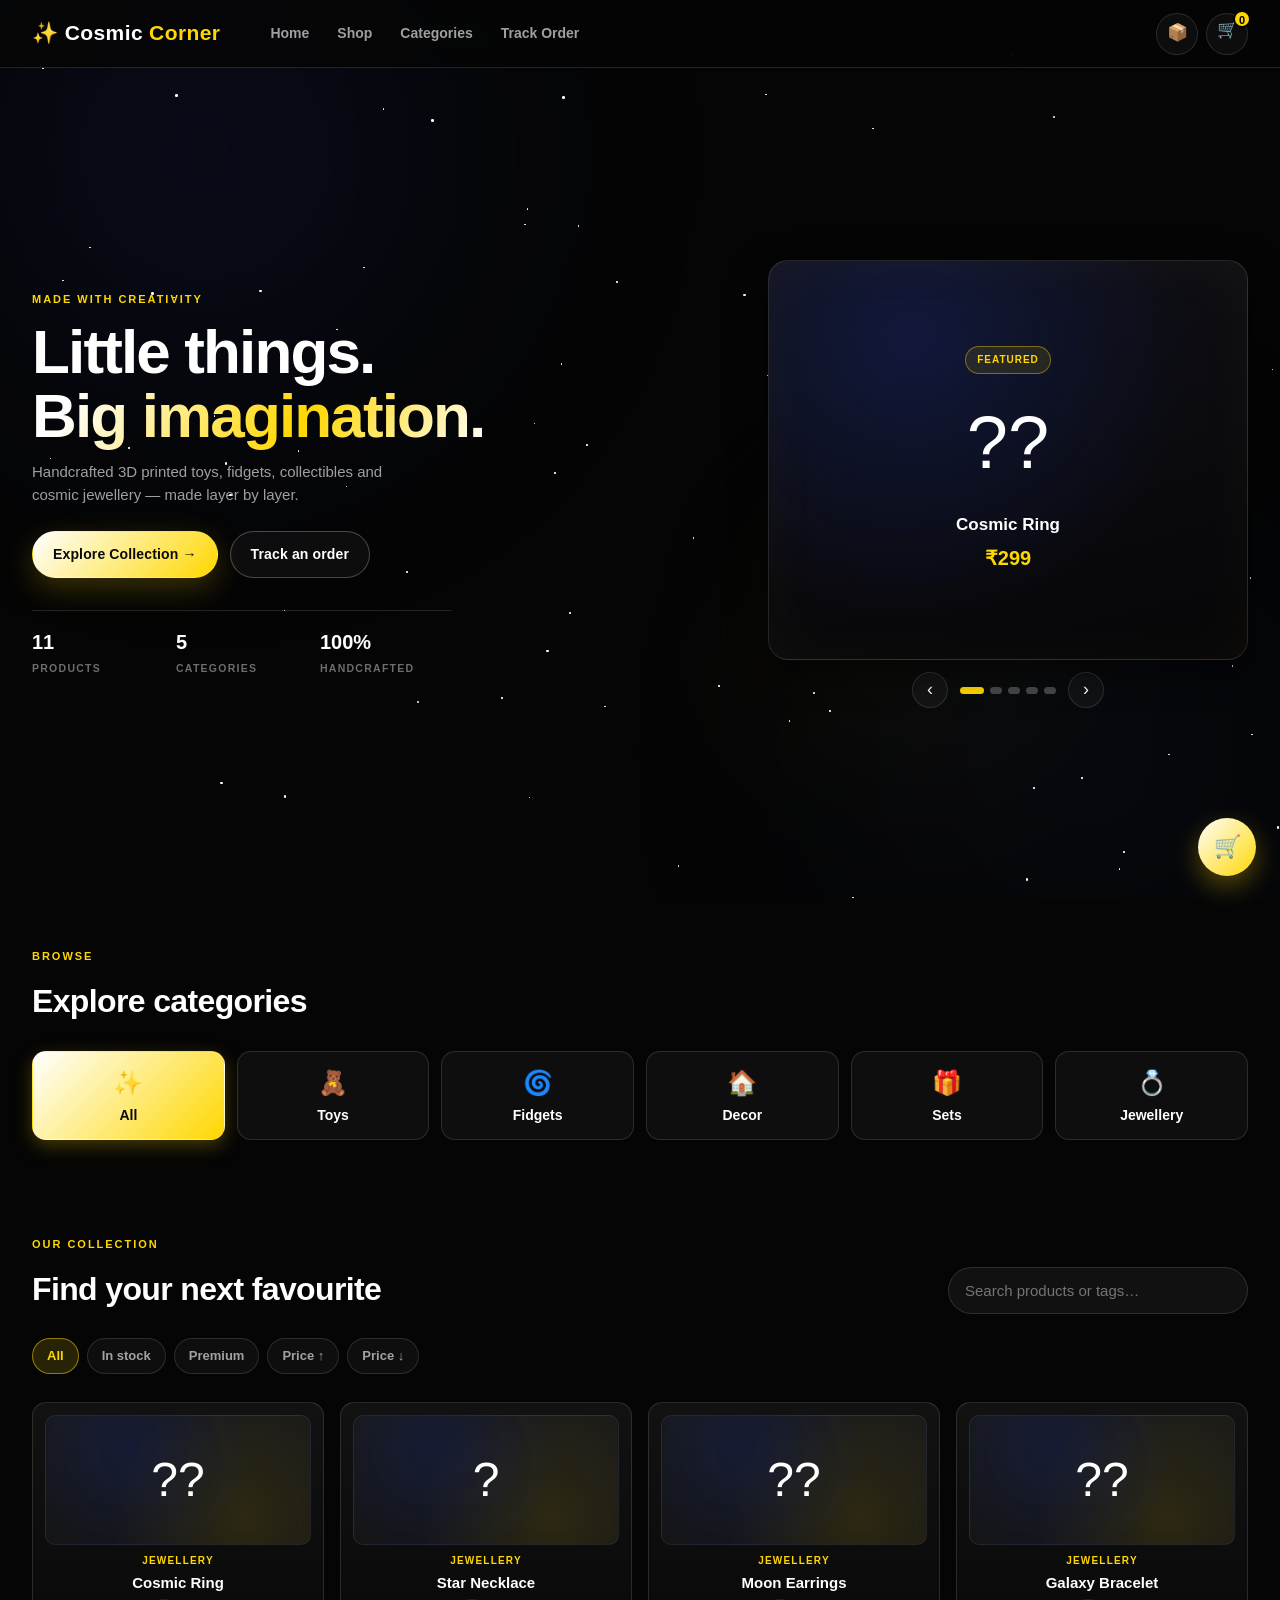
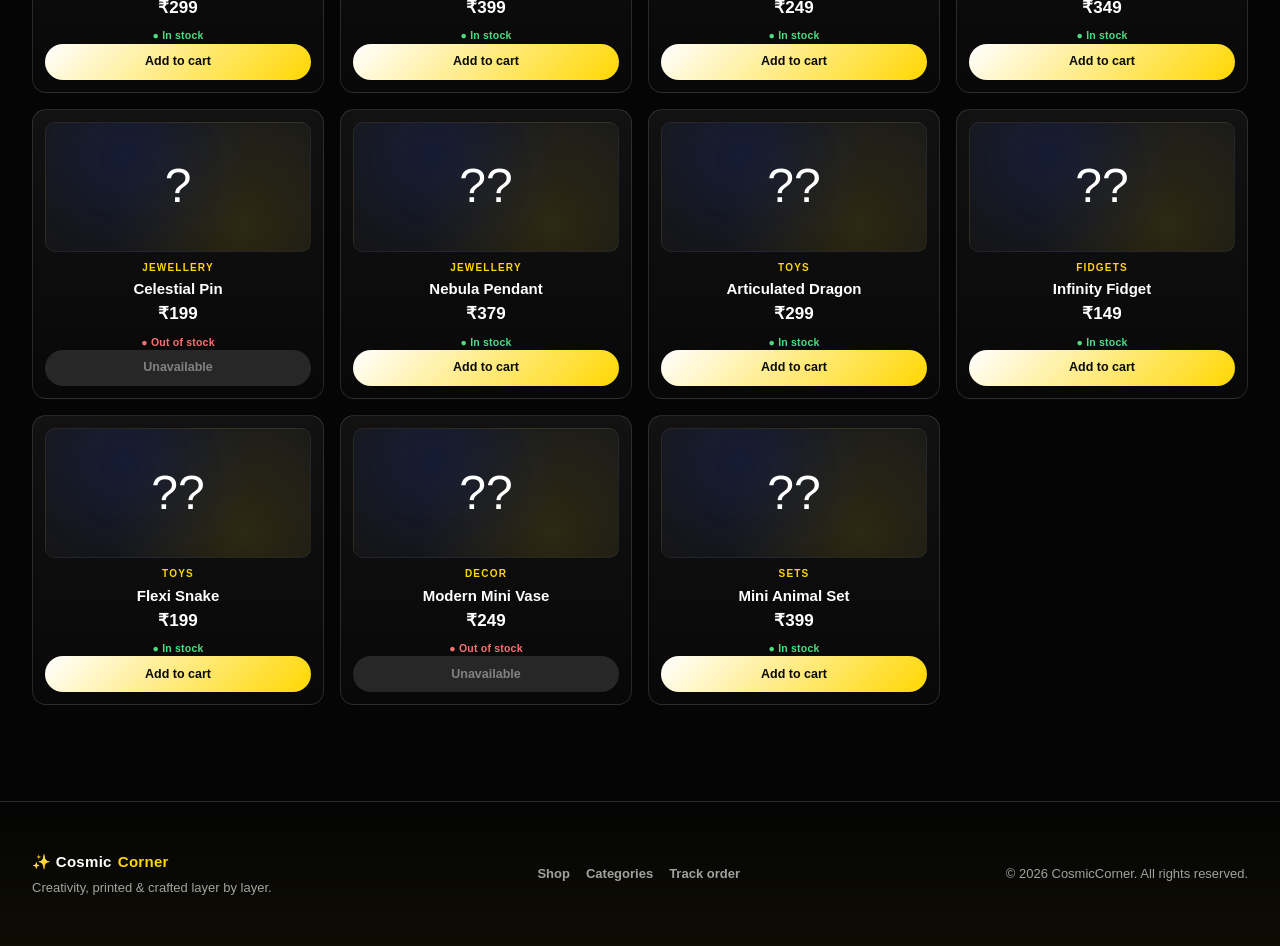
==== commit 4e690d74: "Fix checkout: request timeout, worker order ID, copy-order fallback" ====
--- a/index.html
+++ b/index.html
@@ -277,6 +277,7 @@
         <label class="field"><span>PIN code *</span><input type="text" id="postalCode" required inputmode="numeric" autocomplete="postal-code"></label>
       </div>
       <p class="form-error" id="checkoutError" role="alert" hidden></p>
+      <button type="button" class="btn btn-ghost btn-block" id="copyOrderBtn" hidden>📋 Copy order details</button>
       <button type="submit" class="btn btn-primary btn-block" id="placeOrderBtn">Place order →</button>
       <button type="button" class="btn btn-ghost btn-block" id="cancelBtn">Cancel</button>
     </form>
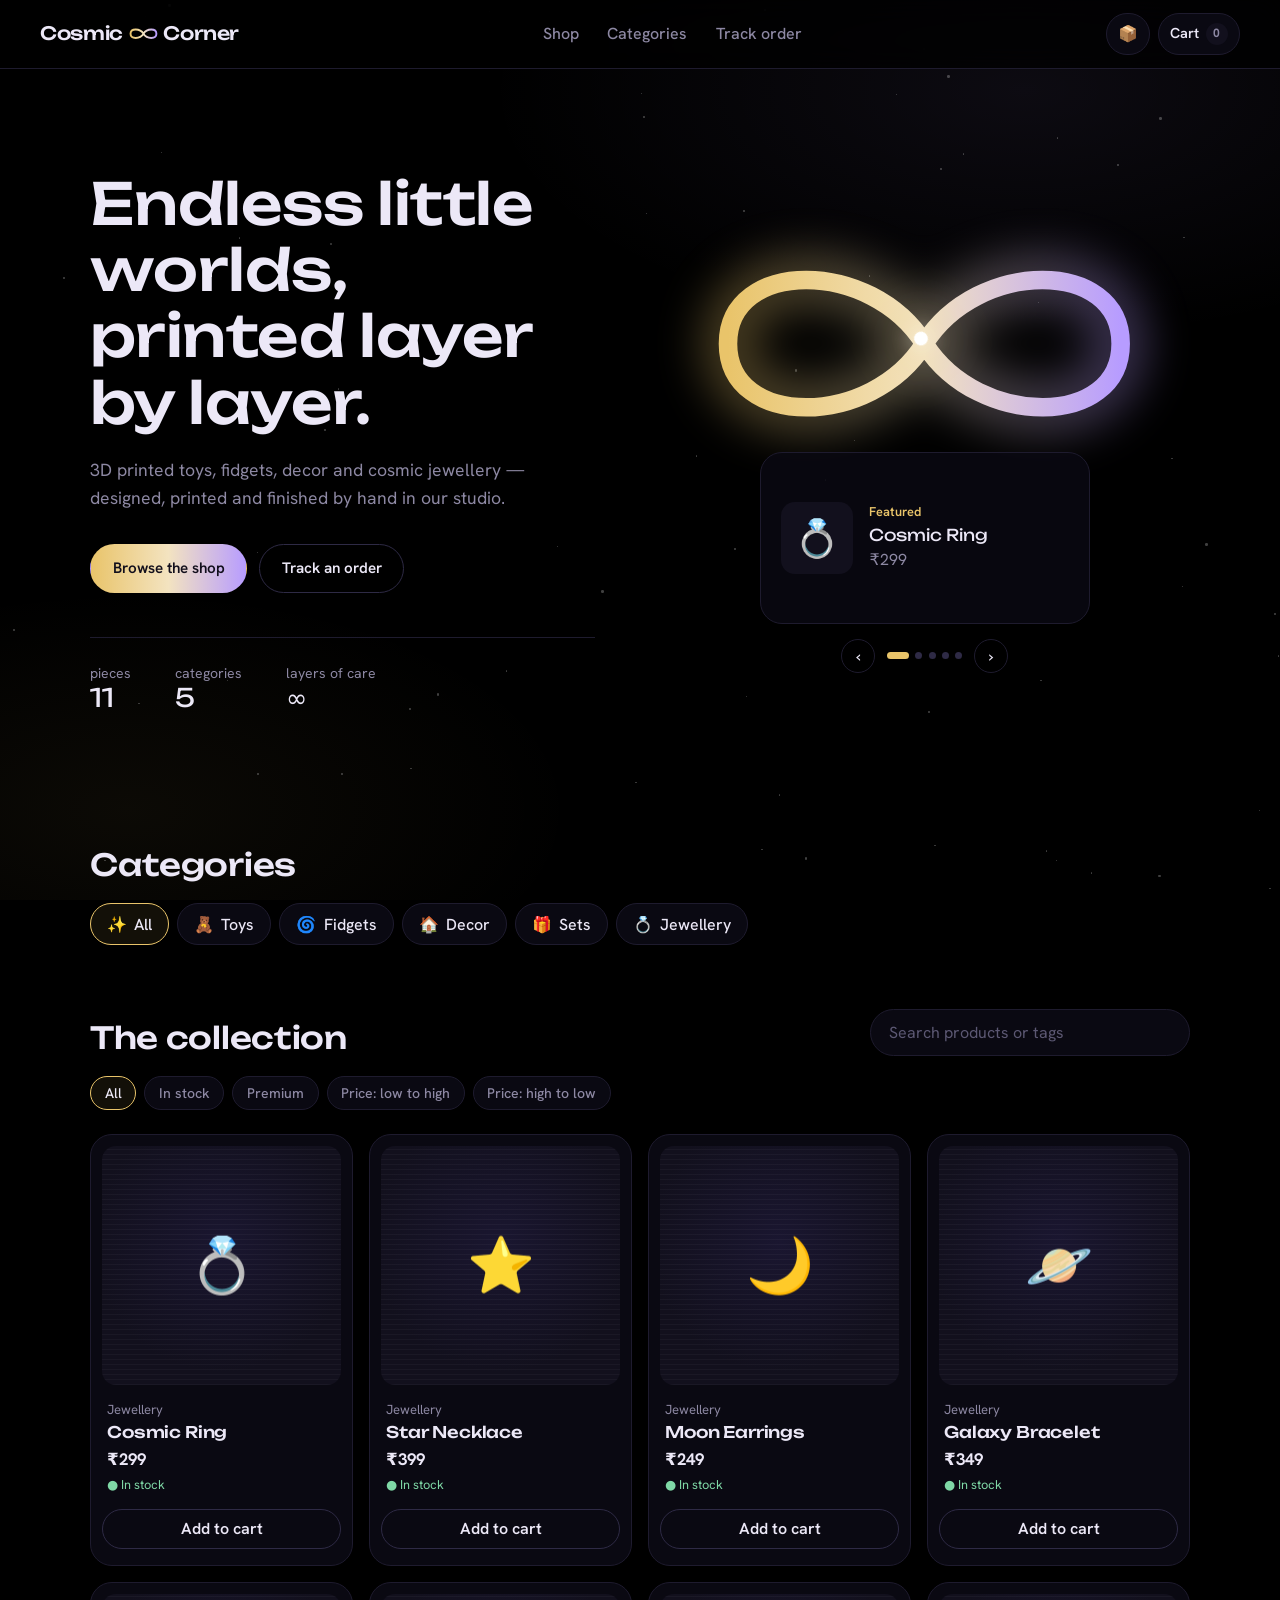
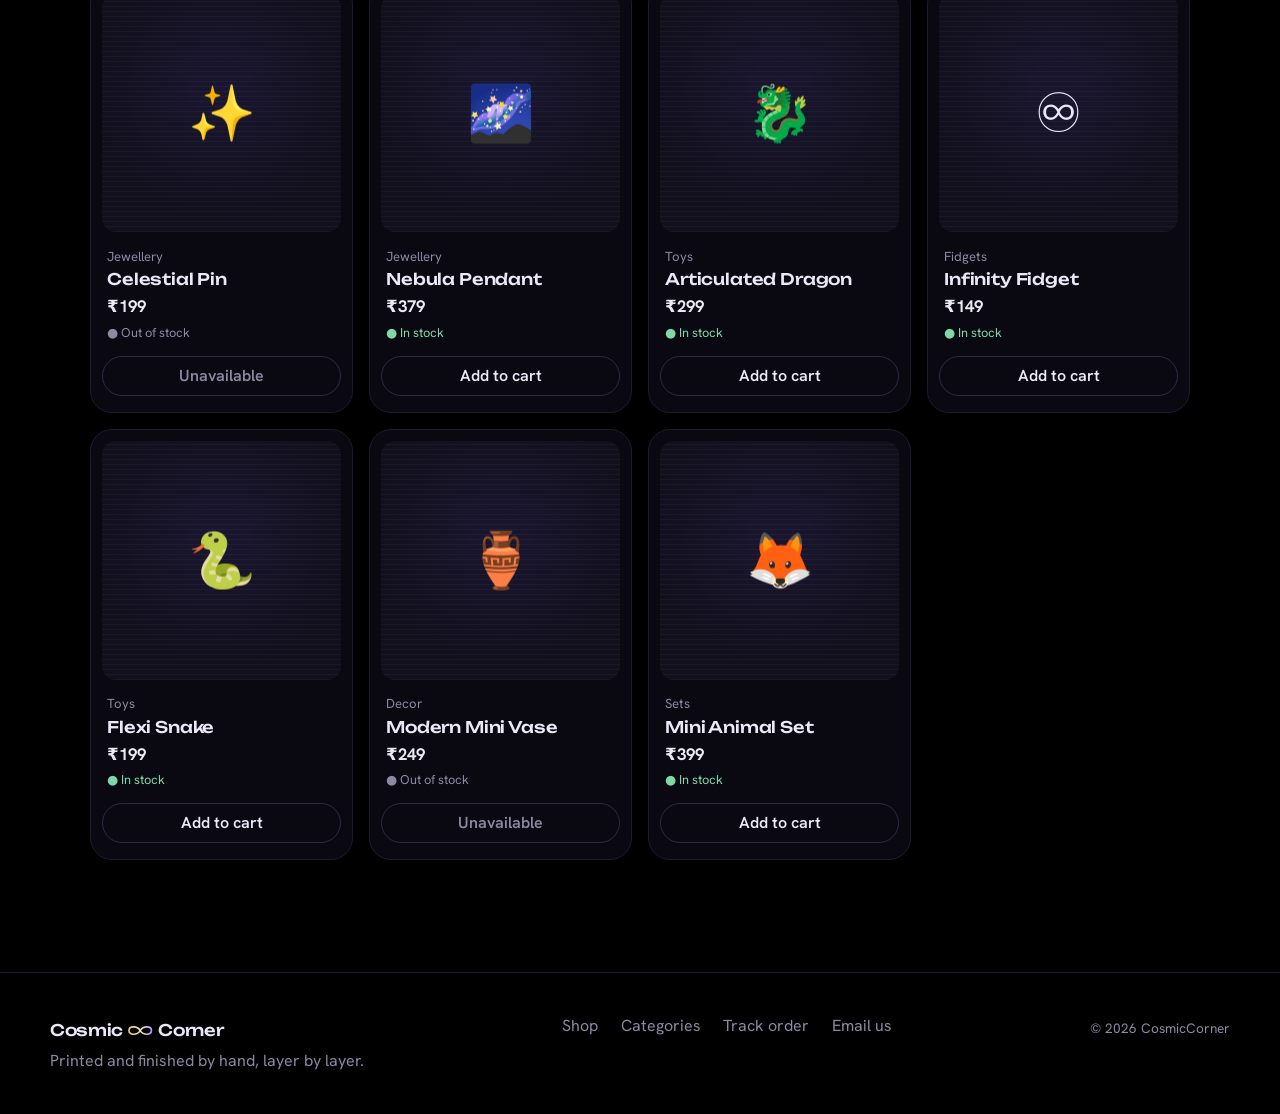
==== commit 9a9a2833: "Redesign shop: black space, stars and an infinity filament loop - New look: pure black, starfield, s" ====
--- a/index.html
+++ b/index.html
@@ -3,56 +3,82 @@
 <head>
   <meta charset="UTF-8">
   <meta name="viewport" content="width=device-width, initial-scale=1.0, viewport-fit=cover">
-  <meta name="theme-color" content="#050505">
-  <meta name="description" content="CosmicCorner — handcrafted 3D printed toys, fidgets, decor and cosmic jewellery.">
+  <meta name="theme-color" content="#000000">
+  <meta name="description" content="CosmicCorner — 3D printed toys, fidgets, decor and cosmic jewellery, printed layer by layer in our studio.">
   <title>CosmicCorner — 3D Printed Wonders &amp; Cosmic Jewellery</title>
+  <link rel="canonical" href="https://www.cosmiccorner.in/">
+  <!-- Link previews on WhatsApp / Instagram / Facebook -->
+  <meta property="og:type" content="website">
+  <meta property="og:site_name" content="CosmicCorner">
+  <meta property="og:title" content="CosmicCorner — 3D Printed Wonders &amp; Cosmic Jewellery">
+  <meta property="og:description" content="3D printed toys, fidgets, decor and cosmic jewellery. Order online, track your order anytime.">
+  <meta property="og:url" content="https://www.cosmiccorner.in/">
+  <meta name="twitter:card" content="summary">
   <link rel="icon" type="image/svg+xml" href="favicon.svg">
   <link rel="icon" href="favicon.ico" sizes="32x32">
+  <link rel="preconnect" href="https://fonts.googleapis.com">
+  <link rel="preconnect" href="https://fonts.gstatic.com" crossorigin>
+  <link rel="stylesheet" href="https://fonts.googleapis.com/css2?family=Hanken+Grotesk:wght@400;500;600;700&family=Unbounded:wght@400;500;700&display=swap">
   <link rel="stylesheet" href="style.css">
 </head>
 <body>
 
+<!-- Shared infinity mark: a strand of filament (gold → lilac silk) -->
+<svg width="0" height="0" style="position:absolute" aria-hidden="true" focusable="false">
+  <defs>
+    <linearGradient id="silk" x1="0" y1="0" x2="1" y2="0">
+      <stop offset="0" stop-color="#E9C46A"/>
+      <stop offset=".5" stop-color="#F3E3C0"/>
+      <stop offset="1" stop-color="#B79CFF"/>
+    </linearGradient>
+    <symbol id="inf" viewBox="0 0 200 100">
+      <path d="M100 50C80 18 26 18 26 50s54 32 74 0 74-32 74 0-54 32-74 0Z" fill="none" stroke="url(#silk)" stroke-width="11" stroke-linecap="round"/>
+    </symbol>
+  </defs>
+</svg>
+
 <!-- ==================== BOOT / MAINTENANCE GATE ==================== -->
 <div id="bootLoader" class="boot-loader" aria-live="polite">
-  <div class="boot-star">✨</div>
-  <p>Loading CosmicCorner…</p>
+  <svg class="boot-inf" viewBox="0 0 200 100" aria-hidden="true">
+    <path pathLength="1" d="M100 50C80 18 26 18 26 50s54 32 74 0 74-32 74 0-54 32-74 0Z"/>
+  </svg>
+  <p>Warming up the printer…</p>
 </div>
 
 <div id="maintenanceScreen" class="maintenance" hidden>
   <div class="maintenance-card">
-    <div class="maintenance-icon">🛠️</div>
-    <h1>We’re making things shine</h1>
+    <svg class="maintenance-mark" aria-hidden="true"><use href="#inf"/></svg>
+    <h1>The printer is busy</h1>
     <p id="maintenanceMessage">The shop is temporarily under maintenance. Please check back soon.</p>
     <div class="maintenance-actions">
-      <a href="mailto:cosmic.corner.in@gmail.com" class="btn btn-primary">Contact us</a>
-      <button type="button" class="btn btn-ghost" id="maintenanceTrackBtn">📦 Track an order</button>
-    </div>
-    <p class="maintenance-foot">Thank you for your patience ✨</p>
+      <a href="mailto:cosmic.corner.in@gmail.com" class="btn btn-primary">Email us</a>
+      <button type="button" class="btn btn-ghost" id="maintenanceTrackBtn">Track an order</button>
+    </div>
   </div>
 </div>
 
 <!-- ==================== APP ==================== -->
 <div id="app" hidden>
-  <div class="nebula" aria-hidden="true"><span class="blob"></span></div>
   <div class="stars-bg" id="starsBg" aria-hidden="true"></div>
 
   <a class="skip-link" href="#shop">Skip to products</a>
 
   <!-- ---------- header ---------- -->
   <header class="site-header">
-    <a class="logo" href="#home">✨ Cosmic<span class="gold">Corner</span></a>
+    <a class="logo" href="#home" aria-label="CosmicCorner home">
+      Cosmic<svg class="logo-inf" aria-hidden="true"><use href="#inf"/></svg>Corner
+    </a>
 
     <nav class="main-nav" aria-label="Main">
-      <a href="#home">Home</a>
       <a href="#shop">Shop</a>
       <a href="#categories">Categories</a>
-      <a href="#" data-open-track>Track Order</a>
+      <a href="#" data-open-track>Track order</a>
     </nav>
 
     <div class="header-actions">
       <button class="icon-btn" id="trackBtn" type="button" aria-label="Track your order" title="Track order">📦</button>
-      <button class="icon-btn" id="cartBtn" type="button" aria-label="Open cart">
-        🛒<span class="cart-count" id="cartCount">0</span>
+      <button class="icon-btn cart-btn" id="cartBtn" type="button" aria-label="Open cart">
+        Cart <span class="cart-count zero" id="cartCount">0</span>
       </button>
       <button class="icon-btn menu-btn" id="menuBtn" type="button"
               aria-label="Open menu" aria-expanded="false" aria-controls="mobileMenu">☰</button>
@@ -63,55 +89,57 @@
   <div class="drawer-backdrop" id="drawerBackdrop" hidden></div>
   <aside class="drawer" id="mobileMenu" hidden aria-label="Menu">
     <div class="drawer-head">
-      <span class="logo small">✨ Cosmic<span class="gold">Corner</span></span>
+      <span class="logo small">Cosmic<svg class="logo-inf" aria-hidden="true"><use href="#inf"/></svg>Corner</span>
       <button class="icon-btn" id="menuCloseBtn" type="button" aria-label="Close menu">✕</button>
     </div>
     <nav class="drawer-nav">
       <a href="#home" data-close-drawer>Home</a>
       <a href="#shop" data-close-drawer>Shop</a>
       <a href="#categories" data-close-drawer>Categories</a>
-      <a href="#" data-open-track data-close-drawer>📦 Track Order</a>
+      <a href="#" data-open-track data-close-drawer>Track order</a>
     </nav>
-    <div class="drawer-foot">
-      <a class="btn btn-primary" href="#shop" data-close-drawer>Explore Collection →</a>
-    </div>
   </aside>
 
+  <main>
   <!-- ---------- hero ---------- -->
   <section class="hero" id="home">
     <div class="hero-copy">
-      <p class="eyebrow">Made with creativity</p>
-      <h1>Little things.<br><span class="gradient">Big imagination.</span></h1>
-      <p class="hero-sub">Handcrafted 3D printed toys, fidgets, collectibles and cosmic jewellery — made layer by layer.</p>
+      <h1>Endless little worlds, printed layer by layer.</h1>
+      <p class="hero-sub">3D printed toys, fidgets, decor and cosmic jewellery — designed, printed and finished by hand in our studio.</p>
       <div class="hero-cta">
-        <a href="#shop" class="btn btn-primary">Explore Collection →</a>
+        <a href="#shop" class="btn btn-primary">Browse the shop</a>
         <button type="button" class="btn btn-ghost" data-open-track>Track an order</button>
       </div>
       <dl class="hero-stats">
-        <div><dt>Products</dt><dd id="statProducts">0</dd></div>
-        <div><dt>Categories</dt><dd id="statCategories">0</dd></div>
-        <div><dt>Handcrafted</dt><dd>100%</dd></div>
+        <div><dd id="statProducts">0</dd><dt>pieces</dt></div>
+        <div><dd id="statCategories">0</dd><dt>categories</dt></div>
+        <div><dd>∞</dd><dt>layers of care</dt></div>
       </dl>
     </div>
 
     <div class="hero-media">
-      <div class="carousel" id="heroCarousel"></div>
-      <div class="carousel-controls">
-        <button type="button" class="carousel-btn" id="prevBtn" aria-label="Previous featured product">‹</button>
-        <div class="carousel-dots" id="heroDots"></div>
-        <button type="button" class="carousel-btn" id="nextBtn" aria-label="Next featured product">›</button>
+      <!-- The signature moment: the loop prints itself, then the nozzle keeps tracing it -->
+      <svg class="hero-inf" viewBox="0 0 200 100" aria-hidden="true">
+        <path class="hero-inf-glow" d="M100 50C80 18 26 18 26 50s54 32 74 0 74-32 74 0-54 32-74 0Z"/>
+        <path id="loopPath" class="hero-inf-line" pathLength="1" d="M100 50C80 18 26 18 26 50s54 32 74 0 74-32 74 0-54 32-74 0Z"/>
+        <circle class="nozzle" r="2.6">
+          <animateMotion dur="14s" begin="1.8s" repeatCount="indefinite" rotate="auto"><mpath href="#loopPath"/></animateMotion>
+        </circle>
+      </svg>
+      <div class="hero-feature">
+        <div class="carousel" id="heroCarousel"></div>
+        <div class="carousel-controls">
+          <button type="button" class="carousel-btn" id="prevBtn" aria-label="Previous featured product">‹</button>
+          <div class="carousel-dots" id="heroDots"></div>
+          <button type="button" class="carousel-btn" id="nextBtn" aria-label="Next featured product">›</button>
+        </div>
       </div>
     </div>
   </section>
 
   <!-- ---------- categories ---------- -->
-  <section class="section" id="categories">
-    <div class="section-head">
-      <div>
-        <p class="eyebrow">Browse</p>
-        <h2>Explore categories</h2>
-      </div>
-    </div>
+  <section class="section" id="categories" aria-labelledby="catTitle">
+    <h2 id="catTitle">Categories</h2>
     <div class="category-grid" id="categoryGrid">
       <button type="button" class="category-chip active" data-category="all"><span>✨</span>All</button>
       <button type="button" class="category-chip" data-category="Toys"><span>🧸</span>Toys</button>
@@ -123,14 +151,11 @@
   </section>
 
   <!-- ---------- shop ---------- -->
-  <section class="section" id="shop">
+  <section class="section" id="shop" aria-labelledby="shopTitle">
     <div class="section-head">
-      <div>
-        <p class="eyebrow">Our collection</p>
-        <h2>Find your next favourite</h2>
-      </div>
+      <h2 id="shopTitle">The collection</h2>
       <div class="search-wrap">
-        <input id="searchInput" type="search" placeholder="Search products or tags…" aria-label="Search products" autocomplete="off">
+        <input id="searchInput" type="search" placeholder="Search products or tags" aria-label="Search products" autocomplete="off">
       </div>
     </div>
 
@@ -138,32 +163,34 @@
       <button type="button" class="filter-chip active" data-filter="all">All</button>
       <button type="button" class="filter-chip" data-filter="in-stock">In stock</button>
       <button type="button" class="filter-chip" data-filter="premium">Premium</button>
-      <button type="button" class="filter-chip" data-filter="price-low">Price ↑</button>
-      <button type="button" class="filter-chip" data-filter="price-high">Price ↓</button>
+      <button type="button" class="filter-chip" data-filter="price-low">Price: low to high</button>
+      <button type="button" class="filter-chip" data-filter="price-high">Price: high to low</button>
     </div>
 
     <div class="product-grid" id="products"></div>
 
     <div class="empty-state" id="emptyState" hidden>
-      <div class="empty-icon">🔍</div>
-      <h3>No products found</h3>
-      <p>Try a different search or category.</p>
+      <div class="empty-icon">🔭</div>
+      <h3>Nothing in this corner of space</h3>
+      <p>Try another search or category.</p>
       <button type="button" class="btn btn-ghost" id="clearFiltersBtn">Clear filters</button>
     </div>
   </section>
+  </main>
 
   <footer class="site-footer">
     <div class="footer-inner">
       <div>
-        <p class="logo small">✨ Cosmic<span class="gold">Corner</span></p>
-        <p class="muted">Creativity, printed &amp; crafted layer by layer.</p>
+        <p class="logo small">Cosmic<svg class="logo-inf" aria-hidden="true"><use href="#inf"/></svg>Corner</p>
+        <p class="muted">Printed and finished by hand, layer by layer.</p>
       </div>
       <nav class="footer-links" aria-label="Footer">
         <a href="#shop">Shop</a>
         <a href="#categories">Categories</a>
         <a href="#" data-open-track>Track order</a>
+        <a href="mailto:cosmic.corner.in@gmail.com">Email us</a>
       </nav>
-      <p class="muted small">© 2026 CosmicCorner. All rights reserved.</p>
+      <p class="muted small">© 2026 CosmicCorner</p>
     </div>
   </footer>
 
@@ -193,48 +220,52 @@
         </div>
       </div>
 
-      <p class="detail-category" id="detailCategory">Category</p>
-      <p class="detail-price" id="detailPrice">₹0</p>
-      <span class="status-badge" id="detailStockBadge">In Stock</span>
-      <p class="detail-description" id="detailDescription"></p>
-      <div class="tag-list" id="detailTags"></div>
-
-      <div class="customize-block" id="customizationSection" hidden>
-        <h3>Customisation</h3>
-        <label class="field">
-          <span>Design type</span>
-          <select id="designType">
-            <option value="same">Same design</option>
-            <option value="custom-url">Custom URL / text</option>
-            <option value="custom-qr">QR code</option>
-          </select>
-        </label>
-        <label class="field">
-          <span>Design link / details</span>
-          <input type="text" id="designLink" placeholder="Link or describe your design">
-        </label>
-        <label class="field">
-          <span>Colour</span>
-          <input type="text" id="customColor" placeholder="e.g. Gold, Silver, Rose Gold">
-        </label>
-        <label class="field">
-          <span>Special instructions</span>
-          <textarea id="specialInstructions" rows="2" placeholder="Anything we should know?"></textarea>
-        </label>
-        <p class="hint">i Extra charge ₹100–150 — confirmed after you order.</p>
-      </div>
-
-      <div class="detail-actions" id="detailActions">
-        <div class="stepper">
-          <button type="button" class="stepper-btn" id="detailQtyMinus" aria-label="Decrease quantity">−</button>
-          <span class="stepper-value" id="detailQtyDisplay">1</span>
-          <button type="button" class="stepper-btn" id="detailQtyPlus" aria-label="Increase quantity">+</button>
-        </div>
-        <button type="button" class="btn btn-primary" id="detailAddBtn">Add to Cart</button>
-      </div>
-
-      <button type="button" class="btn btn-ghost" id="customizeBtn" hidden>✨ Customise this item</button>
-      <button type="button" class="btn btn-danger" id="requestBtn" hidden>🔔 Request when available</button>
+      <div class="detail-info">
+        <p class="detail-category" id="detailCategory">Category</p>
+        <div class="detail-price-row">
+          <p class="detail-price" id="detailPrice">₹0</p>
+          <span class="status-badge" id="detailStockBadge">In stock</span>
+        </div>
+        <p class="detail-description" id="detailDescription"></p>
+        <div class="tag-list" id="detailTags"></div>
+
+        <div class="customize-block" id="customizationSection" hidden>
+          <h3>Make it yours</h3>
+          <label class="field">
+            <span>Design</span>
+            <select id="designType">
+              <option value="same">Same as shown</option>
+              <option value="custom-url">Custom text or link</option>
+              <option value="custom-qr">QR code</option>
+            </select>
+          </label>
+          <label class="field">
+            <span>Design link or details</span>
+            <input type="text" id="designLink" placeholder="Paste a link or describe your design">
+          </label>
+          <label class="field">
+            <span>Colour</span>
+            <input type="text" id="customColor" placeholder="e.g. gold, silver, rose gold">
+          </label>
+          <label class="field">
+            <span>Special instructions</span>
+            <textarea id="specialInstructions" rows="2" placeholder="Anything we should know?"></textarea>
+          </label>
+          <p class="hint">Customisation costs ₹100–150 extra. We confirm the price with you after you order.</p>
+        </div>
+
+        <div class="detail-actions" id="detailActions">
+          <div class="stepper">
+            <button type="button" class="stepper-btn" id="detailQtyMinus" aria-label="Decrease quantity">−</button>
+            <span class="stepper-value" id="detailQtyDisplay">1</span>
+            <button type="button" class="stepper-btn" id="detailQtyPlus" aria-label="Increase quantity">+</button>
+          </div>
+          <button type="button" class="btn btn-primary" id="detailAddBtn">Add to cart</button>
+        </div>
+
+        <button type="button" class="btn btn-ghost btn-block" id="customizeBtn" hidden>✨ Customise this item</button>
+        <button type="button" class="btn btn-ghost btn-block" id="requestBtn" hidden>🔔 Tell me when it's back</button>
+      </div>
     </div>
   </div>
 </div>
@@ -243,7 +274,7 @@
 <div class="modal" id="cartModal" hidden>
   <div class="sheet" role="dialog" aria-modal="true" aria-labelledby="cartTitle">
     <header class="sheet-head">
-      <h2 class="sheet-title" id="cartTitle">🛒 Your cart</h2>
+      <h2 class="sheet-title" id="cartTitle">Your cart</h2>
       <button type="button" class="icon-btn" id="closeCartBtn" aria-label="Close cart">✕</button>
     </header>
 
@@ -254,8 +285,8 @@
       <div class="summary-row total"><span>Total</span><span id="totalPrice">₹0</span></div>
     </div>
 
-    <button type="button" class="btn btn-primary btn-block" id="checkoutBtn" disabled>Proceed to checkout</button>
-    <button type="button" class="btn btn-ghost btn-block" id="continueShoppingBtn">Continue shopping</button>
+    <button type="button" class="btn btn-primary btn-block" id="checkoutBtn" disabled>Checkout</button>
+    <button type="button" class="btn btn-ghost btn-block" id="continueShoppingBtn">Keep shopping</button>
   </div>
 </div>
 
@@ -263,33 +294,34 @@
 <div class="modal" id="checkoutModal" hidden>
   <div class="sheet" role="dialog" aria-modal="true" aria-labelledby="checkoutTitle">
     <header class="sheet-head">
-      <h2 class="sheet-title" id="checkoutTitle">📍 Delivery details</h2>
+      <h2 class="sheet-title" id="checkoutTitle">Delivery details</h2>
       <button type="button" class="icon-btn" id="checkoutCloseBtn" aria-label="Close">✕</button>
     </header>
 
     <form id="checkoutForm" novalidate>
-      <label class="field"><span>Full name *</span><input type="text" id="fullName" required autocomplete="name"></label>
-      <label class="field"><span>Phone number *</span><input type="tel" id="phone" required autocomplete="tel" inputmode="tel"></label>
-      <label class="field"><span>Email *</span><input type="email" id="email" required autocomplete="email"></label>
-      <label class="field"><span>Address *</span><input type="text" id="address" required autocomplete="street-address"></label>
+      <label class="field"><span>Full name</span><input type="text" id="fullName" required autocomplete="name"></label>
+      <label class="field"><span>Phone number</span><input type="tel" id="phone" required autocomplete="tel" inputmode="tel"></label>
+      <label class="field"><span>Email</span><input type="email" id="email" required autocomplete="email"></label>
+      <label class="field"><span>Address</span><input type="text" id="address" required autocomplete="street-address"></label>
       <div class="field-row">
-        <label class="field"><span>City *</span><input type="text" id="city" required autocomplete="address-level2"></label>
-        <label class="field"><span>PIN code *</span><input type="text" id="postalCode" required inputmode="numeric" autocomplete="postal-code"></label>
-      </div>
+        <label class="field"><span>City</span><input type="text" id="city" required autocomplete="address-level2"></label>
+        <label class="field"><span>PIN code</span><input type="text" id="postalCode" required inputmode="numeric" autocomplete="postal-code"></label>
+      </div>
+      <p class="hint">All fields are required. We'll message you on WhatsApp to confirm your order.</p>
       <p class="form-error" id="checkoutError" role="alert" hidden></p>
       <button type="button" class="btn btn-ghost btn-block" id="copyOrderBtn" hidden>📋 Copy order details</button>
-      <button type="submit" class="btn btn-primary btn-block" id="placeOrderBtn">Place order →</button>
+      <button type="submit" class="btn btn-primary btn-block" id="placeOrderBtn">Place order</button>
       <button type="button" class="btn btn-ghost btn-block" id="cancelBtn">Cancel</button>
     </form>
 
     <div class="order-success" id="orderSuccess" hidden>
-      <div class="success-icon">🎉</div>
-      <h3>Order placed!</h3>
+      <svg class="success-mark" aria-hidden="true"><use href="#inf"/></svg>
+      <h3>Order placed</h3>
       <p class="muted">Your order number</p>
       <p class="order-id" id="orderIdBox">—</p>
-      <p class="hint">Keep this ID — use <strong>Track Order</strong> any time to check the status.</p>
-      <button type="button" class="btn btn-primary btn-block" id="trackNowBtn">📦 Track this order</button>
-      <button type="button" class="btn btn-ghost btn-block" id="successCloseBtn">Continue shopping</button>
+      <p class="hint">Save this number. Use Track order any time to see where your order is.</p>
+      <button type="button" class="btn btn-primary btn-block" id="trackNowBtn">Track this order</button>
+      <button type="button" class="btn btn-ghost btn-block" id="successCloseBtn">Keep shopping</button>
     </div>
   </div>
 </div>
@@ -298,13 +330,13 @@
 <div class="modal" id="trackModal" hidden>
   <div class="sheet" role="dialog" aria-modal="true" aria-labelledby="trackTitle">
     <header class="sheet-head">
-      <h2 class="sheet-title" id="trackTitle">📦 Track your order</h2>
+      <h2 class="sheet-title" id="trackTitle">Track your order</h2>
       <button type="button" class="icon-btn" id="closeTrackBtn" aria-label="Close">✕</button>
     </header>
 
     <form id="trackForm">
       <label class="field">
-        <span>Order ID *</span>
+        <span>Order number</span>
         <input type="text" id="trackInput" placeholder="e.g. CC-261113-7F3K" required
                autocomplete="off" autocapitalize="characters" spellcheck="false">
       </label>
@@ -320,16 +352,16 @@
 <div class="modal" id="requestModal" hidden>
   <div class="sheet" role="dialog" aria-modal="true" aria-labelledby="requestTitle">
     <header class="sheet-head">
-      <h2 class="sheet-title" id="requestTitle">📝 Request product</h2>
+      <h2 class="sheet-title" id="requestTitle">Tell me when it's back</h2>
       <button type="button" class="icon-btn" id="closeRequestBtn" aria-label="Close">✕</button>
     </header>
 
     <form id="requestForm">
       <label class="field"><span>Product</span><input type="text" id="requestProductName" readonly></label>
-      <label class="field"><span>Your name *</span><input type="text" id="requestName" required autocomplete="name"></label>
-      <label class="field"><span>Phone *</span><input type="tel" id="requestPhone" required autocomplete="tel" inputmode="tel"></label>
-      <label class="field"><span>Email *</span><input type="email" id="requestEmail" required autocomplete="email"></label>
-      <label class="field"><span>Anything else?</span><textarea id="requestDetails" rows="2"></textarea></label>
+      <label class="field"><span>Your name</span><input type="text" id="requestName" required autocomplete="name"></label>
+      <label class="field"><span>Phone</span><input type="tel" id="requestPhone" required autocomplete="tel" inputmode="tel"></label>
+      <label class="field"><span>Email</span><input type="email" id="requestEmail" required autocomplete="email"></label>
+      <label class="field"><span>Anything else? (optional)</span><textarea id="requestDetails" rows="2"></textarea></label>
       <p class="form-error" id="requestError" role="alert" hidden></p>
       <button type="submit" class="btn btn-primary btn-block">Send request</button>
       <button type="button" class="btn btn-ghost btn-block" id="cancelRequestBtn">Cancel</button>
@@ -344,4 +376,4 @@
 </script>
 <script src="script.js"></script>
 </body>
-</html>+</html>
--- a/style.css
+++ b/style.css
@@ -1,757 +1,763 @@
 /* ============================================================
-   CosmicCorner — design system (mobile-first)
-   Identity: black · white · gold, faint navy depth accents
+   CosmicCorner — "Infinite print"
+   Pure black space, starlight text, and one accent: a two-tone
+   silk filament (gold → lilac) that draws the ∞ loop.
+   Shared by the shop (index.html) and the admin (admin.html).
    ============================================================ */
 
-/* ---------- tokens ---------- */
 :root {
-  --black: #050505;
-  --surface: #0c0c0d;
-  --surface-2: #141416;
-  --border: rgba(255, 255, 255, 0.12);
-  --border-strong: rgba(255, 255, 255, 0.24);
-  --text: #ffffff;
-  --muted: rgba(255, 255, 255, 0.62);
-  --muted-2: rgba(255, 255, 255, 0.42);
-  --gold: #ffd700;
-  --gold-dim: #c9a400;
-  --navy: #0e1a3d;
-  --green: #4ade80;
-  --red: #f87171;
-  --blue: #93c5fd;
-  --orange: #fbbf24;
-
-  --r-sm: 10px;
+  --void: #000000;
+  --surface: #0A0912;
+  --surface-2: #12101D;
+  --line: #1E1B2E;
+  --line-strong: #2E2A45;
+  --text: #ECE8F7;
+  --muted: #8D88A3;
+  --gold: #E9C46A;
+  --lilac: #B79CFF;
+  --silk: linear-gradient(90deg, #E9C46A 0%, #F3E3C0 50%, #B79CFF 100%);
+  --ok: #7FD8A6;
+  --warn: #F2B866;
+  --bad: #FF8A8A;
+
+  --font-display: "Unbounded", "Segoe UI", system-ui, sans-serif;
+  --font-body: "Hanken Grotesk", "Segoe UI", system-ui, sans-serif;
+
+  --r-sm: 8px;
   --r-md: 14px;
-  --r-lg: 20px;
-  --r-full: 999px;
-
-  --sp-1: 4px;
-  --sp-2: 8px;
-  --sp-3: 12px;
-  --sp-4: 16px;
-  --sp-5: 24px;
-  --sp-6: 32px;
-  --sp-7: 48px;
-  --sp-8: 64px;
-
-  --shadow-1: 0 2px 10px rgba(0, 0, 0, 0.4);
-  --shadow-2: 0 12px 34px rgba(0, 0, 0, 0.5);
-  --shadow-gold: 0 10px 30px rgba(255, 215, 0, 0.22);
-
-  --header-h: 60px;
-  --ease: cubic-bezier(0.22, 0.61, 0.36, 1);
-}
-
-@media (min-width: 900px) {
-  :root { --header-h: 68px; }
-}
-
-/* ---------- reset ---------- */
-*, *::before, *::after { box-sizing: border-box; }
-
-html {
-  -webkit-text-size-adjust: 100%;
-  scroll-behavior: smooth;
-  scroll-padding-top: calc(var(--header-h) + 12px);
-}
+  --r-lg: 22px;
+  --gutter: clamp(16px, 4vw, 40px);
+  --max: 1180px;
+  --ease: cubic-bezier(.2, .7, .2, 1);
+}
+
+*,
+*::before,
+*::after { box-sizing: border-box; }
+
+html { scroll-behavior: smooth; -webkit-text-size-adjust: 100%; }
 
 body {
   margin: 0;
-  background: var(--black);
+  background: var(--void);
   color: var(--text);
-  font-family: "Outfit", -apple-system, BlinkMacSystemFont, "Segoe UI", Roboto, sans-serif;
-  font-size: 16px;
-  line-height: 1.55;
+  font-family: var(--font-body);
+  font-size: 1rem;
+  line-height: 1.6;
+  -webkit-font-smoothing: antialiased;
   overflow-x: hidden;
-  min-height: 100vh;
-  -webkit-font-smoothing: antialiased;
-}
-
-@import url("https://fonts.googleapis.com/css2?family=Outfit:wght@400;500;600;700;800;900&display=swap");
+}
 
 img { max-width: 100%; display: block; }
+a { color: inherit; }
 button, input, select, textarea { font: inherit; color: inherit; }
-button { cursor: pointer; background: none; border: none; }
-a { color: inherit; text-decoration: none; }
 [hidden] { display: none !important; }
 
 :focus-visible {
   outline: 2px solid var(--gold);
-  outline-offset: 2px;
-  border-radius: 6px;
-}
-
-::selection { background: rgba(255, 215, 0, 0.3); color: #fff; }
-
-::-webkit-scrollbar { width: 10px; height: 10px; }
-::-webkit-scrollbar-track { background: #08080a; }
-::-webkit-scrollbar-thumb { background: #2a2a2e; border-radius: 8px; border: 2px solid #08080a; }
-::-webkit-scrollbar-thumb:hover { background: var(--gold-dim); }
+  outline-offset: 3px;
+  border-radius: 4px;
+}
+
+h1, h2, h3 {
+  font-family: var(--font-display);
+  font-weight: 500;
+  line-height: 1.15;
+  letter-spacing: -0.01em;
+  margin: 0;
+}
 
 .muted { color: var(--muted); }
-.small { font-size: 13px; }
+.small { font-size: .85rem; }
+.hint { color: var(--muted); font-size: .88rem; margin: .5rem 0; }
+.hint code, code {
+  font-size: .85em;
+  background: var(--surface-2);
+  border: 1px solid var(--line);
+  padding: .05em .35em;
+  border-radius: 5px;
+}
+
+.skip-link {
+  position: absolute; left: 12px; top: -60px; z-index: 100;
+  background: var(--text); color: var(--void);
+  padding: .5rem 1rem; border-radius: var(--r-sm); text-decoration: none;
+}
+.skip-link:focus { top: 12px; }
+
+/* ---------------- stars (generated by script.js) ---------------- */
+.stars-bg {
+  position: fixed; inset: 0; z-index: -1; pointer-events: none;
+  background:
+    radial-gradient(ellipse 60% 40% at 80% 10%, rgba(183, 156, 255, .07), transparent 70%),
+    radial-gradient(ellipse 50% 35% at 10% 90%, rgba(233, 196, 106, .05), transparent 70%),
+    var(--void);
+}
+.star {
+  position: absolute;
+  border-radius: 50%;
+  background: #fff;
+  opacity: .25;
+  animation: twinkle 3s ease-in-out infinite;
+}
+@keyframes twinkle {
+  0%, 100% { opacity: .15; }
+  50% { opacity: .9; }
+}
+
+/* ---------------- logo + infinity mark ---------------- */
+.logo {
+  display: inline-flex; align-items: center; gap: .15em;
+  font-family: var(--font-display);
+  font-weight: 500;
+  font-size: 1.15rem;
+  letter-spacing: -0.02em;
+  text-decoration: none;
+  white-space: nowrap;
+  margin: 0;
+}
+.logo.small { font-size: 1rem; }
+.logo-inf { width: 1.9em; height: .95em; flex: none; }
 .gold { color: var(--gold); }
-.hint { font-size: 12.5px; color: var(--muted-2); line-height: 1.5; }
-
-.skip-link {
-  position: absolute; left: 50%; top: -60px; transform: translateX(-50%);
-  background: var(--gold); color: #000; padding: 10px 18px; border-radius: 0 0 10px 10px;
-  font-weight: 700; z-index: 300; transition: top 0.2s var(--ease);
-}
-.skip-link:focus { top: 0; }
-
-/* ---------- background ---------- */
-.nebula, .stars-bg {
-  position: fixed; inset: 0; pointer-events: none; z-index: 0;
-}
-.nebula { overflow: hidden; }
-
-.nebula::before, .nebula::after, .nebula .blob {
-  content: ""; position: absolute; border-radius: 50%; filter: blur(100px);
-  animation: drift 30s ease-in-out infinite;
-}
-.nebula::before {
-  width: 60vw; height: 60vw; top: -18vw; left: -14vw; opacity: 0.5;
-  background: radial-gradient(circle, rgba(20, 34, 96, 0.55), transparent 70%);
-}
-.nebula::after {
-  width: 55vw; height: 55vw; bottom: -16vw; right: -12vw; opacity: 0.4;
-  background: radial-gradient(circle, rgba(14, 26, 61, 0.6), transparent 70%);
-  animation-delay: -12s;
-}
-.nebula .blob {
-  width: 34vw; height: 34vw; top: 45%; left: 55%; opacity: 0.16;
-  background: radial-gradient(circle, rgba(255, 215, 0, 0.4), transparent 70%);
-  animation-delay: -20s;
-}
-.stars-bg { z-index: 1; }
-
-.star {
-  position: absolute; background: #fff; border-radius: 50%;
-  animation: twinkle linear infinite;
-}
-
-@keyframes twinkle { 0%, 100% { opacity: 0.2; } 50% { opacity: 0.9; } }
-@keyframes drift {
-  0% { transform: translate3d(0, 0, 0) scale(1); }
-  50% { transform: translate3d(3%, -2%, 0) scale(1.08); }
-  100% { transform: translate3d(0, 0, 0) scale(1); }
-}
-@keyframes float { 0%, 100% { transform: translateY(0); } 50% { transform: translateY(-8px); } }
-@keyframes pop { 0% { transform: scale(1); } 40% { transform: scale(1.18); } 100% { transform: scale(1); } }
-@keyframes slide-up { from { opacity: 0; transform: translateY(14px); } to { opacity: 1; transform: none; } }
-
-/* ---------- boot + maintenance ---------- */
+
+/* ---------------- buttons ---------------- */
+.btn {
+  display: inline-flex; align-items: center; justify-content: center; gap: .5rem;
+  min-height: 46px;
+  padding: .7rem 1.35rem;
+  border-radius: 999px;
+  border: 1px solid transparent;
+  font-weight: 600;
+  font-size: .95rem;
+  text-decoration: none;
+  white-space: nowrap;
+  cursor: pointer;
+  transition: transform .15s var(--ease), background-color .2s, border-color .2s, opacity .2s;
+}
+.btn:active { transform: scale(.97); }
+.btn:disabled { opacity: .4; cursor: not-allowed; transform: none; }
+.btn-primary {
+  background: var(--silk);
+  color: #120F1C;
+}
+.btn-primary:hover:not(:disabled) { filter: brightness(1.08); }
+.btn-ghost {
+  background: transparent;
+  border-color: var(--line-strong);
+  color: var(--text);
+}
+.btn-ghost:hover:not(:disabled) { border-color: var(--lilac); }
+.btn-danger {
+  background: transparent;
+  border-color: rgba(255, 138, 138, .45);
+  color: var(--bad);
+}
+.btn-danger:hover:not(:disabled) { background: rgba(255, 138, 138, .08); }
+.btn-block { width: 100%; margin-top: .6rem; }
+.btn-sm { min-height: 36px; padding: .4rem .9rem; font-size: .85rem; }
+
+.icon-btn {
+  display: inline-flex; align-items: center; justify-content: center; gap: .4rem;
+  min-width: 42px; height: 42px;
+  padding: 0 .7rem;
+  border-radius: 999px;
+  border: 1px solid var(--line);
+  background: var(--surface);
+  cursor: pointer;
+  transition: border-color .2s;
+}
+.icon-btn:hover { border-color: var(--line-strong); }
+.bounce { animation: bounce .45s var(--ease); }
+@keyframes bounce {
+  40% { transform: scale(1.12); }
+}
+
+/* ---------------- header ---------------- */
+.site-header {
+  position: sticky; top: 0; z-index: 30;
+  display: flex; align-items: center; justify-content: space-between; gap: 1rem;
+  padding: .8rem var(--gutter);
+  background: rgba(0, 0, 0, .72);
+  -webkit-backdrop-filter: blur(14px);
+  backdrop-filter: blur(14px);
+  border-bottom: 1px solid var(--line);
+}
+.main-nav { display: flex; gap: 1.8rem; }
+.main-nav a {
+  text-decoration: none; color: var(--muted); font-weight: 500;
+  transition: color .2s;
+}
+.main-nav a:hover { color: var(--text); }
+.header-actions { display: flex; align-items: center; gap: .5rem; }
+.cart-btn { font-weight: 600; font-size: .9rem; }
+.cart-count {
+  min-width: 22px; height: 22px; padding: 0 6px;
+  display: inline-grid; place-items: center;
+  border-radius: 999px;
+  background: var(--gold); color: #120F1C;
+  font-size: .75rem; font-weight: 700;
+}
+.cart-count.zero { background: var(--surface-2); color: var(--muted); }
+.menu-btn { display: none; }
+
+/* ---------------- drawer (mobile) ---------------- */
+.drawer-backdrop {
+  position: fixed; inset: 0; z-index: 40;
+  background: rgba(0, 0, 0, .6);
+}
+.drawer {
+  position: fixed; top: 0; right: 0; bottom: 0; z-index: 41;
+  width: min(320px, 86vw);
+  background: var(--surface);
+  border-left: 1px solid var(--line);
+  padding: 1rem 1.25rem;
+  display: flex; flex-direction: column; gap: 1rem;
+  animation: drawer-in .25s var(--ease);
+}
+@keyframes drawer-in { from { transform: translateX(100%); } }
+.drawer-head { display: flex; align-items: center; justify-content: space-between; }
+.drawer-nav { display: flex; flex-direction: column; }
+.drawer-nav a {
+  padding: .9rem 0;
+  border-bottom: 1px solid var(--line);
+  text-decoration: none;
+  font-family: var(--font-display);
+  font-size: 1.1rem;
+}
+
+/* ---------------- hero ---------------- */
+.hero {
+  max-width: var(--max);
+  margin: 0 auto;
+  padding: clamp(3rem, 8vw, 6.5rem) var(--gutter) clamp(2.5rem, 6vw, 4.5rem);
+  display: grid;
+  grid-template-columns: minmax(0, 1fr) minmax(0, 1.05fr);
+  gap: clamp(2rem, 5vw, 4rem);
+  align-items: center;
+}
+.hero h1 {
+  font-size: clamp(2.1rem, 5.2vw, 3.6rem);
+  font-weight: 500;
+  max-width: 13ch;
+}
+.hero-sub {
+  color: var(--muted);
+  font-size: 1.1rem;
+  max-width: 44ch;
+  margin: 1.25rem 0 2rem;
+}
+.hero-cta { display: flex; flex-wrap: wrap; gap: .75rem; }
+.hero-stats {
+  display: flex; gap: clamp(1.5rem, 4vw, 2.75rem);
+  margin: 2.75rem 0 0;
+  padding-top: 1.5rem;
+  border-top: 1px solid var(--line);
+}
+.hero-stats div { display: flex; flex-direction: column-reverse; }
+.hero-stats dd {
+  margin: 0;
+  font-family: var(--font-display);
+  font-size: 1.6rem;
+  line-height: 1.1;
+}
+.hero-stats dt { color: var(--muted); font-size: .88rem; }
+
+.hero-media { position: relative; }
+.hero-inf { width: 100%; height: auto; overflow: visible; display: block; }
+.hero-inf-line {
+  fill: none;
+  stroke: url(#silk);
+  stroke-width: 7;
+  stroke-linecap: round;
+  stroke-dasharray: 1;
+  stroke-dashoffset: 1;
+  animation: print-loop 1.8s var(--ease) .25s forwards;
+}
+.hero-inf-glow {
+  fill: none;
+  stroke: url(#silk);
+  stroke-width: 18;
+  opacity: 0;
+  filter: blur(9px);
+  animation: glow-in 1.2s ease 1.6s forwards;
+}
+.nozzle {
+  fill: #fff;
+  opacity: 0;
+  filter: drop-shadow(0 0 4px #fff) drop-shadow(0 0 10px var(--gold));
+  animation: nozzle-in .6s ease 1.8s forwards;
+}
+@keyframes print-loop { to { stroke-dashoffset: 0; } }
+@keyframes glow-in { to { opacity: .35; } }
+@keyframes nozzle-in { to { opacity: 1; } }
+
+.hero-feature {
+  margin: -1.5rem auto 0;
+  width: min(330px, 100%);
+}
+
+/* featured carousel (rendered by script.js) */
+.carousel { position: relative; min-height: 172px; }
+.carousel-slide {
+  position: absolute; inset: 0;
+  display: grid; grid-template-columns: auto 1fr; grid-template-rows: auto auto auto;
+  column-gap: 1rem; align-content: center;
+  padding: 1.1rem 1.3rem;
+  background: rgba(10, 9, 18, .85);
+  border: 1px solid var(--line);
+  border-radius: var(--r-lg);
+  cursor: pointer;
+  opacity: 0; visibility: hidden;
+  transition: opacity .5s ease, visibility .5s;
+}
+.carousel-slide.active { opacity: 1; visibility: visible; }
+.carousel-badge {
+  grid-column: 2; color: var(--gold); font-size: .8rem; font-weight: 600;
+}
+.carousel-emoji {
+  grid-row: 1 / 4; grid-column: 1;
+  width: 72px; height: 72px;
+  display: grid; place-items: center;
+  font-size: 2.3rem;
+  border-radius: var(--r-md);
+  background: var(--surface-2);
+}
+.carousel-name { grid-column: 2; font-family: var(--font-display); font-size: 1.02rem; line-height: 1.25; }
+.carousel-price { grid-column: 2; color: var(--muted); }
+.carousel-controls {
+  display: flex; align-items: center; justify-content: center; gap: .75rem;
+  margin-top: .9rem;
+}
+.carousel-btn {
+  width: 34px; height: 34px; border-radius: 50%;
+  border: 1px solid var(--line); background: transparent;
+  cursor: pointer; font-size: 1.1rem; line-height: 1;
+}
+.carousel-btn:hover { border-color: var(--line-strong); }
+.carousel-dots { display: flex; gap: .4rem; }
+.carousel-dot {
+  width: 7px; height: 7px; padding: 0;
+  border-radius: 999px; border: 0;
+  background: var(--line-strong);
+  cursor: pointer;
+  transition: width .3s var(--ease), background-color .3s;
+}
+.carousel-dot.active { width: 22px; background: var(--gold); }
+
+/* ---------------- sections ---------------- */
+.section {
+  max-width: var(--max);
+  margin: 0 auto;
+  padding: clamp(2.5rem, 6vw, 4rem) var(--gutter) 0;
+}
+.section h2 { font-size: clamp(1.4rem, 3vw, 1.9rem); margin-bottom: 1.25rem; }
+.section-head {
+  display: flex; align-items: flex-end; justify-content: space-between; gap: 1rem;
+  flex-wrap: wrap;
+  margin-bottom: 1.25rem;
+}
+.section-head h2 { margin: 0; }
+
+.search-wrap input,
+.field input,
+.field select,
+.field textarea,
+input[type="search"],
+input[type="text"],
+select,
+textarea {
+  width: 100%;
+  min-height: 44px;
+  padding: .6rem .95rem;
+  background: var(--surface);
+  border: 1px solid var(--line);
+  border-radius: var(--r-sm);
+  color: var(--text);
+  transition: border-color .2s;
+}
+textarea { resize: vertical; }
+input::placeholder, textarea::placeholder { color: #5C5873; }
+input:focus, select:focus, textarea:focus { outline: none; border-color: var(--lilac); }
+.search-wrap { width: min(320px, 100%); }
+.search-wrap input { border-radius: 999px; padding-left: 1.1rem; }
+
+/* category + filter chips */
+.category-grid, .filter-row { display: flex; flex-wrap: wrap; gap: .5rem; }
+.filter-row { margin-bottom: 1.5rem; }
+.category-chip, .filter-chip {
+  display: inline-flex; align-items: center; gap: .45rem;
+  min-height: 40px;
+  padding: .45rem 1rem;
+  border-radius: 999px;
+  border: 1px solid var(--line);
+  background: var(--surface);
+  cursor: pointer;
+  font-weight: 500;
+  transition: border-color .2s, background-color .2s;
+}
+.category-chip:hover, .filter-chip:hover { border-color: var(--line-strong); }
+.category-chip.active, .filter-chip.active {
+  border-color: var(--gold);
+  background: rgba(233, 196, 106, .08);
+  color: var(--text);
+}
+.filter-chip { min-height: 34px; padding: .3rem .85rem; font-size: .88rem; color: var(--muted); }
+
+/* ---------------- product grid ---------------- */
+.product-grid {
+  display: grid;
+  grid-template-columns: repeat(auto-fill, minmax(min(100%, 230px), 1fr));
+  gap: 1rem;
+}
+.product-card {
+  display: flex; flex-direction: column;
+  padding: .7rem .7rem 1rem;
+  background: var(--surface);
+  border: 1px solid var(--line);
+  border-radius: var(--r-lg);
+  cursor: pointer;
+  transition: border-color .25s;
+}
+.product-card:hover { border-color: var(--line-strong); }
+.product-card.in-cart { border-color: rgba(233, 196, 106, .55); }
+
+/* the "print bed": faint layer lines like a printed part */
+.card-media, .detail-emoji, .prod-preview {
+  aspect-ratio: 1;
+  display: grid; place-items: center;
+  font-size: 3.4rem;
+  border-radius: var(--r-md);
+  overflow: hidden;
+  background:
+    repeating-linear-gradient(0deg, rgba(255, 255, 255, .035) 0 1px, transparent 1px 5px),
+    radial-gradient(circle at 50% 40%, #1A1630, var(--surface-2) 70%);
+}
+.card-media img { width: 100%; height: 100%; object-fit: cover; }
+.card-category { margin-top: .85rem; padding: 0 .3rem; color: var(--muted); font-size: .82rem; }
+.card-name {
+  padding: 0 .3rem;
+  margin: .15rem 0 .2rem;
+  font-family: var(--font-display);
+  font-size: 1rem; font-weight: 500; line-height: 1.3;
+}
+.card-price { padding: 0 .3rem; margin: 0; font-weight: 700; font-size: 1.05rem; }
+.card-stock { padding: 0 .3rem; font-size: .8rem; margin: .15rem 0 .8rem; }
+.card-stock.in { color: var(--ok); }
+.card-stock.out { color: var(--muted); }
+.card-add {
+  margin-top: auto;
+  min-height: 40px;
+  border-radius: 999px;
+  border: 1px solid var(--line-strong);
+  background: transparent;
+  font-weight: 600;
+  cursor: pointer;
+  transition: background-color .2s, border-color .2s;
+}
+.card-add:hover:not(:disabled) { border-color: var(--gold); background: rgba(233, 196, 106, .08); }
+.card-add:disabled { color: var(--muted); cursor: not-allowed; }
+.card-stepper {
+  margin-top: auto;
+  display: flex; align-items: center; justify-content: space-between;
+  min-height: 40px;
+  border-radius: 999px;
+  background: var(--silk);
+  color: #120F1C;
+  font-weight: 700;
+}
+.card-stepper button {
+  width: 44px; height: 40px; border: 0; background: transparent;
+  color: #120F1C; font-size: 1.15rem; cursor: pointer;
+}
+
+
+.empty-state { text-align: center; padding: 3rem 1rem; color: var(--muted); }
+.empty-state h3 { color: var(--text); font-size: 1.15rem; margin: .5rem 0; }
+.empty-icon { font-size: 2.2rem; }
+
+/* ---------------- footer ---------------- */
+.site-footer {
+  margin-top: clamp(4rem, 10vw, 7rem);
+  border-top: 1px solid var(--line);
+  padding: 2.5rem var(--gutter) calc(2.5rem + env(safe-area-inset-bottom));
+}
+.footer-inner {
+  max-width: var(--max); margin: 0 auto;
+  display: flex; flex-wrap: wrap; justify-content: space-between; align-items: flex-start; gap: 1.5rem;
+}
+.footer-inner p { margin: .3rem 0 0; }
+.footer-links { display: flex; flex-wrap: wrap; gap: 1.4rem; }
+.footer-links a { color: var(--muted); text-decoration: none; }
+.footer-links a:hover { color: var(--text); }
+
+.fab-cart {
+  position: fixed; right: 16px; bottom: calc(16px + env(safe-area-inset-bottom)); z-index: 25;
+  width: 56px; height: 56px; border-radius: 50%;
+  border: 0; background: var(--silk);
+  font-size: 1.35rem; cursor: pointer;
+  display: none; place-items: center;
+  box-shadow: 0 6px 24px rgba(183, 156, 255, .25);
+}
+.fab-badge {
+  position: absolute; top: -2px; right: -2px;
+  min-width: 22px; height: 22px; padding: 0 5px;
+  display: grid; place-items: center;
+  border-radius: 999px;
+  background: var(--void); color: var(--text);
+  border: 1px solid var(--gold);
+  font-size: .72rem; font-weight: 700;
+}
+
+/* ---------------- toast ---------------- */
+.toast {
+  position: fixed; left: 50%; bottom: calc(24px + env(safe-area-inset-bottom)); z-index: 90;
+  display: flex; gap: .55rem; align-items: center;
+  max-width: calc(100vw - 32px);
+  padding: .75rem 1.1rem;
+  background: var(--surface-2);
+  border: 1px solid var(--line-strong);
+  border-radius: 999px;
+  font-weight: 500;
+  transform: translate(-50%, 140%);
+  opacity: 0;
+  transition: transform .35s var(--ease), opacity .35s;
+  pointer-events: none;
+}
+.toast.show { transform: translate(-50%, 0); opacity: 1; }
+
+/* ---------------- modals / sheets ---------------- */
+.modal {
+  position: fixed; inset: 0; z-index: 60;
+  display: grid; place-items: center;
+  padding: 16px;
+  background: rgba(0, 0, 0, .72);
+  -webkit-backdrop-filter: blur(4px);
+  backdrop-filter: blur(4px);
+  animation: fade .2s ease;
+}
+@keyframes fade { from { opacity: 0; } }
+.sheet {
+  width: min(460px, 100%);
+  max-height: calc(100dvh - 32px);
+  overflow-y: auto;
+  background: var(--surface);
+  border: 1px solid var(--line-strong);
+  border-radius: var(--r-lg);
+  padding: 1.25rem 1.35rem 1.4rem;
+  animation: rise .28s var(--ease);
+}
+.sheet-lg { width: min(860px, 100%); }
+@keyframes rise { from { transform: translateY(14px); opacity: .5; } }
+.sheet-head {
+  display: flex; align-items: center; gap: .75rem;
+  margin-bottom: 1rem;
+}
+.sheet-title { flex: 1; font-size: 1.15rem; }
+
+.field { display: flex; flex-direction: column; gap: .35rem; margin-bottom: .85rem; }
+.field > span { font-size: .85rem; color: var(--muted); font-weight: 500; }
+.field-row { display: grid; grid-template-columns: 1fr 1fr; gap: .75rem; }
+.invalid { border-color: var(--bad) !important; }
+.form-error {
+  color: var(--bad);
+  background: rgba(255, 138, 138, .07);
+  border: 1px solid rgba(255, 138, 138, .3);
+  border-radius: var(--r-sm);
+  padding: .6rem .8rem;
+  font-size: .9rem;
+}
+
+/* product detail */
+.detail-body { display: grid; grid-template-columns: 1fr 1fr; gap: 1.5rem; }
+.detail-emoji { font-size: 5rem; }
+.detail-main-image { width: 100%; aspect-ratio: 1; object-fit: cover; border-radius: var(--r-md); }
+.detail-thumbs { display: flex; gap: .5rem; margin-top: .6rem; flex-wrap: wrap; }
+.detail-thumb {
+  width: 58px; height: 58px; object-fit: cover;
+  border-radius: var(--r-sm);
+  border: 2px solid transparent;
+  cursor: pointer; opacity: .6;
+}
+.detail-thumb.active { border-color: var(--gold); opacity: 1; }
+.detail-category { color: var(--muted); margin: 0; font-size: .9rem; }
+.detail-price-row { display: flex; align-items: center; gap: .75rem; margin: .3rem 0 .8rem; }
+.detail-price { font-family: var(--font-display); font-size: 1.7rem; margin: 0; }
+.detail-description { color: #C9C4DA; margin: 0 0 1rem; }
+.tag-list { display: flex; flex-wrap: wrap; gap: .4rem; margin-bottom: 1.2rem; }
+.tag {
+  font-size: .78rem; color: var(--muted);
+  border: 1px solid var(--line); border-radius: 999px;
+  padding: .15rem .6rem;
+}
+.customize-block {
+  border: 1px solid var(--line);
+  border-radius: var(--r-md);
+  padding: 1rem;
+  margin-bottom: 1rem;
+}
+.customize-block h3 { font-size: 1rem; margin-bottom: .8rem; }
+.detail-actions { display: flex; gap: .6rem; align-items: center; }
+.detail-actions .btn { flex: 1; }
+.stepper {
+  display: flex; align-items: center;
+  border: 1px solid var(--line-strong);
+  border-radius: 999px;
+  height: 46px;
+}
+.stepper-btn { width: 42px; height: 100%; border: 0; background: transparent; cursor: pointer; font-size: 1.15rem; }
+.stepper-value { min-width: 26px; text-align: center; font-weight: 700; }
+
+/* status badges (stock + order status) */
+.status-badge {
+  display: inline-flex; align-items: center;
+  padding: .2rem .7rem;
+  border-radius: 999px;
+  font-size: .78rem; font-weight: 600;
+  text-transform: capitalize;
+  border: 1px solid currentColor;
+  white-space: nowrap;
+}
+.status-in, .status-delivered { color: var(--ok); }
+.status-out, .status-cancelled { color: var(--bad); }
+.status-pending { color: var(--warn); }
+.status-confirmed, .status-packed { color: var(--lilac); }
+.status-shipped { color: var(--gold); }
+
+/* cart */
+.cart-items { display: flex; flex-direction: column; }
+.cart-item {
+  display: flex; justify-content: space-between; gap: 1rem;
+  padding: .9rem 0;
+  border-bottom: 1px solid var(--line);
+}
+.cart-item-name { font-weight: 600; }
+.cart-item-meta { color: var(--muted); font-size: .85rem; }
+.cart-remove {
+  border: 0; background: transparent; padding: 0; margin-top: .25rem;
+  color: var(--muted); font-size: .82rem; text-decoration: underline; cursor: pointer;
+}
+.cart-remove:hover { color: var(--bad); }
+.cart-item-right { display: flex; flex-direction: column; align-items: flex-end; gap: .4rem; }
+.cart-qty {
+  display: flex; align-items: center;
+  border: 1px solid var(--line-strong); border-radius: 999px;
+}
+.cart-qty button { width: 32px; height: 32px; border: 0; background: transparent; cursor: pointer; }
+.cart-qty span { min-width: 20px; text-align: center; font-weight: 600; }
+.cart-item-total { font-weight: 700; }
+.cart-empty { text-align: center; padding: 2.5rem 0; color: var(--muted); display: flex; flex-direction: column; gap: .5rem; }
+.cart-empty span { font-size: 2rem; }
+.cart-summary { padding: 1rem 0 .4rem; }
+.summary-row { display: flex; justify-content: space-between; color: var(--muted); padding: .2rem 0; }
+.summary-row.total { color: var(--text); font-weight: 700; font-size: 1.15rem; }
+
+/* order success */
+.order-success { text-align: center; }
+.success-mark { width: 96px; height: 48px; margin: .5rem auto 0; display: block; }
+.order-success h3 { font-size: 1.4rem; margin: .5rem 0 1rem; }
+.order-id {
+  font-family: var(--font-display);
+  font-size: 1.35rem;
+  letter-spacing: .04em;
+  margin: .2rem 0 .8rem;
+  background: var(--silk);
+  -webkit-background-clip: text; background-clip: text;
+  color: transparent;
+}
+
+/* tracking */
+.track-loading, .track-miss { text-align: center; padding: 1.5rem 0 .5rem; color: var(--muted); }
+.track-miss-icon { font-size: 2rem; }
+.track-card {
+  margin-top: 1rem;
+  border: 1px solid var(--line);
+  border-radius: var(--r-md);
+  padding: 1rem;
+}
+.track-head { display: flex; justify-content: space-between; align-items: flex-start; gap: .75rem; }
+.track-id { font-family: var(--font-display); font-size: 1.05rem; }
+.track-date { color: var(--muted); font-size: .85rem; }
+.track-note { color: var(--muted); }
+.timeline { display: flex; margin: 1.4rem 0 1.1rem; }
+.timeline-step {
+  flex: 1; position: relative;
+  display: flex; flex-direction: column; align-items: center; gap: .4rem;
+  font-size: .75rem; color: var(--muted); text-transform: capitalize;
+}
+.timeline-step::before {
+  content: ""; position: absolute; top: 6px; left: -50%; width: 100%; height: 2px;
+  background: var(--line-strong);
+}
+.timeline-step:first-child::before { display: none; }
+.timeline-dot {
+  position: relative; z-index: 1;
+  width: 14px; height: 14px; border-radius: 50%;
+  background: var(--surface); border: 2px solid var(--line-strong);
+}
+.timeline-step.done { color: var(--text); }
+.timeline-step.done::before { background: var(--gold); }
+.timeline-step.done .timeline-dot { background: var(--gold); border-color: var(--gold); }
+.track-rows { border-top: 1px solid var(--line); padding-top: .6rem; }
+.track-row { display: flex; justify-content: space-between; padding: .2rem 0; font-size: .92rem; }
+.track-row span:first-child { color: var(--muted); }
+
+/* ---------------- boot + maintenance ---------------- */
 .boot-loader {
-  position: fixed; inset: 0; z-index: 400; display: grid; place-content: center;
-  justify-items: center; gap: 10px; background: var(--black); color: var(--muted);
-}
-.boot-star { font-size: 34px; animation: float 1.8s ease-in-out infinite; }
+  position: fixed; inset: 0; z-index: 80;
+  display: grid; place-content: center; justify-items: center; gap: 1rem;
+  background: var(--void);
+  color: var(--muted);
+}
+.boot-inf { width: 120px; height: 60px; }
+.boot-inf path {
+  fill: none; stroke: url(#silk); stroke-width: 9; stroke-linecap: round;
+  stroke-dasharray: .25 .75;
+  animation: chase 1.4s linear infinite;
+}
+@keyframes chase { to { stroke-dashoffset: -1; } }
 
 .maintenance {
-  position: relative; z-index: 2; min-height: 100vh;
-  display: grid; place-items: center; padding: var(--sp-6) var(--sp-4);
-}
-.maintenance-card {
-  max-width: 520px; width: 100%; text-align: center;
-  background: linear-gradient(180deg, var(--surface-2), var(--surface));
-  border: 1px solid var(--border); border-radius: var(--r-lg);
-  padding: var(--sp-7) var(--sp-5); box-shadow: var(--shadow-2);
-}
-.maintenance-icon { font-size: 44px; margin-bottom: var(--sp-3); animation: float 3s ease-in-out infinite; }
-.maintenance-card h1 { font-size: 26px; margin: 0 0 var(--sp-3); font-weight: 800; letter-spacing: -0.02em; }
-.maintenance-card p { color: var(--muted); margin: 0 0 var(--sp-5); }
-.maintenance-actions { display: flex; flex-wrap: wrap; gap: var(--sp-3); justify-content: center; }
-.maintenance-foot { margin-top: var(--sp-5) !important; font-size: 13px; color: var(--muted-2) !important; }
-
-/* ---------- header ---------- */
-.site-header {
-  position: sticky; top: 0; z-index: 90;
-  height: var(--header-h); padding: 0 var(--sp-4);
-  display: flex; align-items: center; gap: var(--sp-3);
-  background: rgba(5, 5, 5, 0.82);
-  border-bottom: 1px solid var(--border);
-  backdrop-filter: blur(14px); -webkit-backdrop-filter: blur(14px);
-}
-
-.logo {
-  font-size: 18px; font-weight: 900; letter-spacing: 0.02em;
-  display: inline-flex; align-items: center; gap: 6px; white-space: nowrap;
-}
-.logo.small { font-size: 15px; }
-
-.main-nav { display: none; }
-
-.header-actions { margin-left: auto; display: flex; align-items: center; gap: var(--sp-2); }
-
-.icon-btn {
-  width: 40px; height: 40px; border-radius: var(--r-full);
-  display: inline-grid; place-items: center; font-size: 17px;
-  border: 1px solid var(--border); background: rgba(255, 255, 255, 0.04);
-  color: var(--text); transition: all 0.2s var(--ease); position: relative;
-}
-.icon-btn:hover { background: rgba(255, 255, 255, 0.1); border-color: var(--border-strong); }
-.icon-btn:active { transform: scale(0.94); }
-.icon-btn.bounce { animation: pop 0.4s var(--ease); }
-
-.cart-count {
-  position: absolute; top: -4px; right: -4px; min-width: 18px; height: 18px;
-  border-radius: var(--r-full); background: var(--gold); color: #000;
-  font-size: 11px; font-weight: 900; display: grid; place-items: center;
-  padding: 0 4px; border: 2px solid var(--black);
-}
-.cart-count.zero { display: none; }
-
-@media (min-width: 900px) {
-  .site-header { padding: 0 var(--sp-6); gap: var(--sp-5); }
-  .logo { font-size: 21px; }
-  .main-nav {
-    display: flex; gap: var(--sp-5); margin-left: var(--sp-5);
-  }
-  .main-nav a {
-    font-size: 14px; font-weight: 600; color: var(--muted);
-    padding: 6px 2px; position: relative; transition: color 0.2s;
-  }
-  .main-nav a::after {
-    content: ""; position: absolute; left: 0; bottom: 0; height: 2px; width: 0;
-    background: linear-gradient(90deg, var(--gold), #fff); border-radius: 2px;
-    transition: width 0.25s var(--ease);
-  }
-  .main-nav a:hover { color: #fff; }
-  .main-nav a:hover::after { width: 100%; }
-  .menu-btn { display: none; }
-  .icon-btn { width: 42px; height: 42px; }
-}
-
-/* ---------- mobile drawer ---------- */
-.drawer-backdrop {
-  position: fixed; inset: 0; background: rgba(0, 0, 0, 0.6);
-  backdrop-filter: blur(3px); z-index: 95; animation: slide-up 0.2s var(--ease);
-}
-.drawer {
-  position: fixed; top: 0; right: 0; bottom: 0; width: min(320px, 86vw);
-  z-index: 96; background: var(--surface);
-  border-left: 1px solid var(--border);
-  display: flex; flex-direction: column; padding: var(--sp-4);
-  animation: slide-in-right 0.25s var(--ease);
-}
-@keyframes slide-in-right { from { transform: translateX(100%); } to { transform: none; } }
-
-.drawer-head { display: flex; align-items: center; justify-content: space-between; padding-bottom: var(--sp-4); border-bottom: 1px solid var(--border); }
-.drawer-nav { display: flex; flex-direction: column; padding: var(--sp-4) 0; gap: var(--sp-1); }
-.drawer-nav a {
-  padding: 14px var(--sp-3); border-radius: var(--r-md); font-weight: 600;
-  color: var(--muted); transition: all 0.2s;
-}
-.drawer-nav a:hover, .drawer-nav a:active { background: rgba(255, 255, 255, 0.06); color: #fff; }
-.drawer-foot { margin-top: auto; }
-
-/* ---------- buttons ---------- */
-.btn {
-  display: inline-flex; align-items: center; justify-content: center; gap: 8px;
-  min-height: 46px; padding: 12px 20px; border-radius: var(--r-full);
-  font-size: 14px; font-weight: 800; letter-spacing: 0.01em;
-  transition: transform 0.2s var(--ease), box-shadow 0.2s, background 0.2s, border-color 0.2s;
-  border: 1px solid transparent; text-align: center;
-}
-.btn:active { transform: scale(0.98); }
-.btn:disabled { opacity: 0.55; cursor: not-allowed; transform: none; }
-.btn-block { width: 100%; }
-
-.btn-primary {
-  background: linear-gradient(135deg, #fff 0%, var(--gold) 100%);
-  color: #0a0a0a; box-shadow: var(--shadow-gold);
-}
-.btn-primary:hover:not(:disabled) { box-shadow: 0 14px 34px rgba(255, 215, 0, 0.34); transform: translateY(-1px); }
-
-.btn-ghost {
-  background: rgba(255, 255, 255, 0.04); border-color: var(--border-strong); color: #fff;
-}
-.btn-ghost:hover { background: rgba(255, 255, 255, 0.1); border-color: rgba(255, 215, 0, 0.5); color: var(--gold); }
-
-.btn-danger {
-  background: rgba(248, 113, 113, 0.12); border-color: rgba(248, 113, 113, 0.45); color: #fca5a5;
-}
-.btn-danger:hover { background: rgba(248, 113, 113, 0.22); }
-
-/* ---------- hero ---------- */
-.hero {
-  position: relative; z-index: 2;
-  padding: var(--sp-6) var(--sp-4) var(--sp-7);
-  display: flex; flex-direction: column; gap: var(--sp-6);
-}
-.eyebrow {
-  margin: 0 0 var(--sp-3); font-size: 11px; font-weight: 800;
-  letter-spacing: 0.18em; text-transform: uppercase; color: var(--gold);
-}
-.hero h1 {
-  margin: 0 0 var(--sp-3); font-size: clamp(32px, 9vw, 62px);
-  line-height: 1.03; font-weight: 900; letter-spacing: -0.03em;
-}
-.gradient {
-  background: linear-gradient(120deg, #fff 10%, var(--gold) 60%, #fff 100%);
-  -webkit-background-clip: text; background-clip: text; color: transparent;
-}
-.hero-sub { margin: 0 0 var(--sp-5); color: var(--muted); max-width: 46ch; font-size: 15px; }
-.hero-cta { display: flex; flex-direction: column; gap: var(--sp-3); }
-.hero-stats {
-  display: grid; grid-template-columns: repeat(3, 1fr); gap: var(--sp-3);
-  margin: var(--sp-6) 0 0; padding-top: var(--sp-4); border-top: 1px solid var(--border);
-}
-.hero-stats div { display: flex; flex-direction: column-reverse; gap: 2px; }
-.hero-stats dt { font-size: 10.5px; letter-spacing: 0.12em; text-transform: uppercase; color: var(--muted-2); font-weight: 700; }
-.hero-stats dd { margin: 0; font-size: 20px; font-weight: 900; color: var(--text); }
-
-.carousel {
-  position: relative; height: 300px; border-radius: var(--r-lg);
-  border: 1px solid var(--border); overflow: hidden;
+  min-height: 100dvh;
+  display: grid; place-items: center;
+  padding: 24px 16px;
   background:
-    radial-gradient(circle at 30% 20%, rgba(20, 34, 96, 0.5), transparent 60%),
-    linear-gradient(165deg, #101018, #060608);
-  box-shadow: var(--shadow-2), inset 0 0 60px rgba(255, 215, 0, 0.04);
-}
-.carousel-slide {
-  position: absolute; inset: 0; display: grid; place-content: center; justify-items: center;
-  gap: 4px; padding: var(--sp-5); text-align: center; opacity: 0;
-  transition: opacity 0.6s var(--ease); cursor: pointer;
-}
-.carousel-slide.active { opacity: 1; z-index: 3; }
-.carousel-badge {
-  font-size: 10px; font-weight: 800; letter-spacing: 0.1em; text-transform: uppercase;
-  color: var(--gold); border: 1px solid rgba(255, 215, 0, 0.4);
-  background: rgba(255, 215, 0, 0.1); border-radius: var(--r-full); padding: 5px 11px;
-}
-.carousel-emoji { font-size: 58px; margin: var(--sp-2) 0; animation: float 3.6s ease-in-out infinite; }
-.carousel-name { font-size: 17px; font-weight: 800; }
-.carousel-price { font-size: 20px; font-weight: 900; color: var(--gold); }
-
-.carousel-controls { display: flex; align-items: center; justify-content: center; gap: var(--sp-3); margin-top: var(--sp-3); }
-.carousel-btn {
-  width: 36px; height: 36px; border-radius: var(--r-full); font-size: 18px;
-  border: 1px solid var(--border); background: rgba(255, 255, 255, 0.04);
-  display: grid; place-items: center; transition: all 0.2s;
-}
-.carousel-btn:hover { border-color: rgba(255, 215, 0, 0.5); color: var(--gold); }
-.carousel-dots { display: flex; gap: 6px; }
-.carousel-dot {
-  width: 7px; height: 7px; border-radius: var(--r-full); background: rgba(255, 255, 255, 0.25);
-  transition: all 0.25s var(--ease);
-}
-.carousel-dot.active { width: 24px; background: var(--gold); }
-
-@media (min-width: 900px) {
-  .hero {
-    flex-direction: row; align-items: center; justify-content: space-between;
-    gap: var(--sp-7); padding: var(--sp-8) var(--sp-6);
-    min-height: calc(100vh - var(--header-h));
-  }
-  .hero-copy { max-width: 540px; }
-  .hero-cta { flex-direction: row; }
-  .hero-stats { max-width: 420px; }
-  .carousel { height: 400px; }
-  .carousel-emoji { font-size: 74px; }
-  .hero-media { flex: 1 1 46%; max-width: 480px; }
-}
-
-/* ---------- sections ---------- */
-.section { position: relative; z-index: 2; padding: var(--sp-6) var(--sp-4); }
-.section-head {
-  display: flex; flex-direction: column; gap: var(--sp-3); margin-bottom: var(--sp-5);
-}
-.section h2 {
-  margin: 0; font-size: clamp(22px, 5.6vw, 32px); font-weight: 800; letter-spacing: -0.02em;
-}
-.search-wrap { width: 100%; }
-#searchInput {
-  width: 100%; min-height: 44px; padding: 11px var(--sp-4); border-radius: var(--r-full);
-  background: rgba(255, 255, 255, 0.05); border: 1px solid var(--border);
-  color: #fff; font-size: 15px; transition: all 0.2s;
-}
-#searchInput::placeholder { color: var(--muted-2); }
-#searchInput:focus { outline: none; border-color: rgba(255, 215, 0, 0.6); background: rgba(255, 255, 255, 0.08); box-shadow: 0 0 0 3px rgba(255, 215, 0, 0.12); }
-
-@media (min-width: 720px) {
-  .section { padding: var(--sp-7) var(--sp-6); }
-  .section-head { flex-direction: row; align-items: flex-end; justify-content: space-between; }
-  .search-wrap { width: 300px; }
-}
-
-/* ---------- categories ---------- */
-.category-grid {
-  display: grid; grid-template-columns: repeat(2, 1fr); gap: var(--sp-3);
-}
-.category-chip {
-  display: flex; align-items: center; gap: 8px; min-height: 52px;
-  padding: var(--sp-3) var(--sp-4); border-radius: var(--r-md);
-  background: rgba(255, 255, 255, 0.04); border: 1px solid var(--border);
-  font-size: 14px; font-weight: 700; color: var(--text); transition: all 0.2s var(--ease);
-}
-.category-chip span { font-size: 20px; }
-.category-chip:hover { border-color: rgba(255, 215, 0, 0.45); transform: translateY(-2px); }
-.category-chip.active {
-  background: linear-gradient(135deg, #fff, var(--gold)); color: #0a0a0a; border-color: transparent;
-  box-shadow: 0 6px 18px rgba(255, 215, 0, 0.25);
-}
-
-@media (min-width: 640px) {
-  .category-grid { grid-template-columns: repeat(3, 1fr); }
-}
-@media (min-width: 900px) {
-  .category-grid { grid-template-columns: repeat(6, 1fr); }
-  .category-chip { flex-direction: column; justify-content: center; text-align: center; gap: 4px; min-height: 86px; }
-  .category-chip span { font-size: 24px; }
-}
-
-/* ---------- filters ---------- */
-.filter-row {
-  display: flex; gap: var(--sp-2); overflow-x: auto; padding-bottom: 4px;
-  margin-bottom: var(--sp-5); scrollbar-width: none;
-}
-.filter-row::-webkit-scrollbar { display: none; }
-.filter-chip {
-  flex: 0 0 auto; min-height: 36px; padding: 7px 14px; border-radius: var(--r-full);
-  background: rgba(255, 255, 255, 0.04); border: 1px solid var(--border);
-  font-size: 13px; font-weight: 700; color: var(--muted); white-space: nowrap;
-  transition: all 0.2s;
-}
-.filter-chip:hover { color: #fff; border-color: var(--border-strong); }
-.filter-chip.active {
-  background: rgba(255, 215, 0, 0.14); border-color: rgba(255, 215, 0, 0.5); color: var(--gold);
-}
-
-/* ---------- product grid ---------- */
-.product-grid {
-  display: grid; grid-template-columns: repeat(2, minmax(0, 1fr)); gap: var(--sp-3);
-}
-
-.product-card {
-  position: relative; display: flex; flex-direction: column;
-  background: linear-gradient(180deg, rgba(255, 255, 255, 0.055), rgba(255, 255, 255, 0.015));
-  border: 1px solid var(--border); border-radius: var(--r-md);
-  padding: var(--sp-3); text-align: center; cursor: pointer;
-  transition: transform 0.25s var(--ease), border-color 0.25s, box-shadow 0.25s;
-  opacity: 0; transform: translateY(12px);
-}
-.product-card.visible { opacity: 1; transform: none; }
-.product-card:hover { border-color: rgba(255, 215, 0, 0.45); box-shadow: 0 12px 30px rgba(0, 0, 0, 0.45); }
-.product-card.in-cart { border-color: rgba(255, 215, 0, 0.55); box-shadow: 0 10px 26px rgba(255, 215, 0, 0.12); }
-
-.card-media {
-  height: 96px; border-radius: var(--r-sm); display: grid; place-items: center;
-  font-size: 38px; overflow: hidden; margin-bottom: var(--sp-2);
-  background:
-    radial-gradient(circle at 30% 25%, rgba(20, 34, 96, 0.4), transparent 60%),
-    radial-gradient(circle at 75% 80%, rgba(255, 215, 0, 0.1), transparent 60%),
-    rgba(255, 255, 255, 0.03);
-  border: 1px solid rgba(255, 255, 255, 0.06);
-}
-.card-media img { width: 100%; height: 100%; object-fit: cover; }
-.card-category { font-size: 10px; letter-spacing: 0.12em; text-transform: uppercase; color: var(--gold); font-weight: 800; }
-.card-name { margin: 4px 0 2px; font-size: 13.5px; font-weight: 700; line-height: 1.35; }
-.card-price { margin: 0 0 6px; font-size: 15px; font-weight: 900; color: #fff; }
-.card-stock { font-size: 10.5px; font-weight: 700; letter-spacing: 0.02em; }
-.card-stock.in { color: var(--green); }
-.card-stock.out { color: var(--red); }
-
-.card-add {
-  margin-top: auto; width: 100%; min-height: 36px; border-radius: var(--r-full);
-  background: linear-gradient(135deg, #fff, var(--gold)); color: #0a0a0a;
-  font-size: 12.5px; font-weight: 800; transition: all 0.2s;
-}
-.card-add:hover:not(:disabled) { box-shadow: 0 6px 18px rgba(255, 215, 0, 0.3); }
-.card-add:disabled { background: rgba(255, 255, 255, 0.12); color: var(--muted-2); cursor: not-allowed; }
-
-.card-stepper {
-  margin-top: auto; display: flex; align-items: center; justify-content: space-between;
-  gap: 4px; background: linear-gradient(135deg, #fff, var(--gold));
-  border-radius: var(--r-full); padding: 3px;
-}
-.card-stepper button {
-  width: 30px; height: 30px; border-radius: var(--r-full); background: #0a0a0a;
-  color: var(--gold); font-size: 16px; font-weight: 900; display: grid; place-items: center;
-  transition: transform 0.15s;
-}
-.card-stepper button:active { transform: scale(0.9); }
-.card-stepper span { font-size: 13px; font-weight: 900; color: #0a0a0a; min-width: 18px; }
-
-@media (min-width: 640px) {
-  .product-grid { grid-template-columns: repeat(3, minmax(0, 1fr)); gap: var(--sp-4); }
-  .card-media { height: 130px; font-size: 48px; }
-  .card-name { font-size: 15px; }
-  .card-price { font-size: 17px; }
-}
-@media (min-width: 1024px) {
-  .product-grid { grid-template-columns: repeat(4, minmax(0, 1fr)); }
-}
-
-/* ---------- empty state ---------- */
-.empty-state { text-align: center; padding: var(--sp-7) var(--sp-4); color: var(--muted); }
-.empty-icon { font-size: 34px; margin-bottom: var(--sp-2); }
-.empty-state h3 { margin: 0 0 6px; font-size: 18px; color: #fff; }
-.empty-state p { margin: 0 0 var(--sp-4); font-size: 14px; }
-
-/* ---------- modal / sheet ---------- */
-.modal {
-  position: fixed; inset: 0; z-index: 120; display: grid;
-  align-items: end; justify-items: center;
-  background: rgba(0, 0, 0, 0.72); backdrop-filter: blur(6px);
-  animation: fade-in 0.2s var(--ease);
-}
-@keyframes fade-in { from { opacity: 0; } to { opacity: 1; } }
-
-.sheet {
-  width: 100%; max-height: 92vh; overflow-y: auto;
-  background: var(--surface); border: 1px solid var(--border);
-  border-radius: var(--r-lg) var(--r-lg) 0 0;
-  padding: var(--sp-4) var(--sp-4) calc(var(--sp-5) + env(safe-area-inset-bottom));
-  animation: slide-up 0.25s var(--ease);
-  box-shadow: 0 -10px 40px rgba(0, 0, 0, 0.5);
-}
-
-.sheet-head {
-  display: flex; align-items: center; gap: var(--sp-2);
-  padding-bottom: var(--sp-3); margin-bottom: var(--sp-4);
-  border-bottom: 1px solid var(--border); position: sticky; top: 0;
-  background: var(--surface); z-index: 2;
-}
-.sheet-title { margin: 0; flex: 1; font-size: 16px; font-weight: 800; }
-
-@media (min-width: 720px) {
-  .modal { align-items: center; padding: var(--sp-5); }
-  .sheet {
-    max-width: 520px; border-radius: var(--r-lg); max-height: 88vh;
-    padding: var(--sp-5);
-  }
-  .sheet-lg { max-width: 620px; }
-  .sheet-title { font-size: 18px; }
-}
-
-/* ---------- forms ---------- */
-.field { display: block; margin-bottom: var(--sp-3); }
-.field > span {
-  display: block; margin-bottom: 6px; font-size: 12.5px; font-weight: 700;
-  letter-spacing: 0.02em; color: var(--muted);
-}
-.field input, .field select, .field textarea {
-  width: 100%; min-height: 46px; padding: 11px 14px; border-radius: var(--r-sm);
-  background: rgba(255, 255, 255, 0.05); border: 1px solid var(--border);
-  color: #fff; font-size: 16px; transition: all 0.2s; resize: vertical;
-}
-.field input:focus, .field select:focus, .field textarea:focus {
-  outline: none; border-color: rgba(255, 215, 0, 0.6);
-  background: rgba(255, 255, 255, 0.08); box-shadow: 0 0 0 3px rgba(255, 215, 0, 0.12);
-}
-.field-row { display: grid; grid-template-columns: 1fr 1fr; gap: var(--sp-3); }
-.field::after { content: ""; display: block; }
-.form-error {
-  margin: 0 0 var(--sp-3); padding: 10px 12px; border-radius: var(--r-sm);
-  background: rgba(248, 113, 113, 0.12); border: 1px solid rgba(248, 113, 113, 0.4);
-  color: #fca5a5; font-size: 13px;
-}
-
-/* ---------- detail ---------- */
-.detail-body { text-align: center; }
-.detail-media { margin-bottom: var(--sp-4); }
-.detail-emoji { font-size: 76px; animation: float 3.4s ease-in-out infinite; }
-.detail-gallery .detail-main-image {
-  width: 100%; max-height: 300px; object-fit: contain; border-radius: var(--r-md);
-  border: 1px solid var(--border); background: rgba(255, 255, 255, 0.03);
-}
-.detail-thumbs { display: flex; gap: 8px; justify-content: center; margin-top: var(--sp-3); flex-wrap: wrap; }
-.detail-thumb {
-  width: 52px; height: 52px; object-fit: cover; border-radius: var(--r-sm);
-  border: 2px solid var(--border); opacity: 0.7; transition: all 0.2s;
-}
-.detail-thumb.active, .detail-thumb:hover { border-color: var(--gold); opacity: 1; }
-
-.detail-category { margin: 0; font-size: 11px; letter-spacing: 0.14em; text-transform: uppercase; color: var(--gold); font-weight: 800; }
-.detail-price { margin: 4px 0 var(--sp-3); font-size: 28px; font-weight: 900; }
-.detail-description { color: var(--muted); font-size: 14px; margin: 0 0 var(--sp-3); }
-.tag-list { display: flex; flex-wrap: wrap; gap: 6px; justify-content: center; margin-bottom: var(--sp-4); }
-.tag {
-  font-size: 11.5px; font-weight: 600; padding: 5px 10px; border-radius: var(--r-full);
-  background: rgba(255, 215, 0, 0.08); border: 1px solid rgba(255, 215, 0, 0.28); color: rgba(255, 255, 255, 0.9);
-}
-
-.status-badge {
-  display: inline-block; padding: 5px 12px; border-radius: var(--r-full);
-  font-size: 10.5px; font-weight: 900; letter-spacing: 0.08em; text-transform: uppercase;
-  border: 1px solid transparent;
-}
-.status-in { background: rgba(74, 222, 128, 0.14); color: var(--green); border-color: rgba(74, 222, 128, 0.4); }
-.status-out { background: rgba(248, 113, 113, 0.14); color: var(--red); border-color: rgba(248, 113, 113, 0.4); }
-.status-pending { background: rgba(255, 255, 255, 0.08); color: #fff; border-color: var(--border-strong); }
-.status-confirmed { background: rgba(255, 215, 0, 0.14); color: var(--gold); border-color: rgba(255, 215, 0, 0.4); }
-.status-packed { background: rgba(251, 191, 36, 0.14); color: var(--orange); border-color: rgba(251, 191, 36, 0.4); }
-.status-shipped { background: rgba(147, 197, 253, 0.14); color: var(--blue); border-color: rgba(147, 197, 253, 0.4); }
-.status-delivered { background: rgba(74, 222, 128, 0.14); color: var(--green); border-color: rgba(74, 222, 128, 0.4); }
-.status-cancelled { background: rgba(248, 113, 113, 0.14); color: var(--red); border-color: rgba(248, 113, 113, 0.4); }
-
-.detail-actions { display: flex; gap: var(--sp-3); margin: var(--sp-4) 0 var(--sp-3); }
-.stepper {
-  display: flex; align-items: center; justify-content: center; gap: 4px;
-  background: rgba(255, 255, 255, 0.05); border: 1px solid var(--border);
-  border-radius: var(--r-full); padding: 3px; min-width: 116px;
-}
-.stepper-btn { width: 34px; height: 34px; border-radius: var(--r-full); font-size: 17px; font-weight: 900; color: #fff; }
-.stepper-btn:hover { background: rgba(255, 255, 255, 0.1); color: var(--gold); }
-.stepper-value { min-width: 26px; text-align: center; font-weight: 900; font-size: 15px; }
-.detail-actions .btn { flex: 1; }
-
-.customize-block {
-  text-align: left; margin: var(--sp-4) 0; padding: var(--sp-4);
-  border: 1px solid var(--border); border-radius: var(--r-md);
-  background: rgba(255, 255, 255, 0.03);
-}
-.customize-block h3 { margin: 0 0 var(--sp-3); font-size: 14px; font-weight: 800; }
-
-/* ---------- cart ---------- */
-.cart-items { display: flex; flex-direction: column; gap: var(--sp-2); margin-bottom: var(--sp-4); }
-.cart-empty { text-align: center; padding: var(--sp-6) var(--sp-3); color: var(--muted-2); }
-.cart-empty span { display: block; font-size: 30px; margin-bottom: var(--sp-2); }
-
-.cart-item {
-  display: grid; grid-template-columns: 1fr auto; gap: var(--sp-2);
-  align-items: center; padding: var(--sp-3);
-  border: 1px solid var(--border); border-radius: var(--r-md);
-  background: rgba(255, 255, 255, 0.03);
-}
-.cart-item-name { font-size: 13.5px; font-weight: 700; }
-.cart-item-meta { font-size: 12px; color: var(--muted-2); }
-.cart-item-right { display: flex; align-items: center; gap: var(--sp-2); }
-.cart-item-total { font-size: 13.5px; font-weight: 800; min-width: 54px; text-align: right; }
-.cart-qty { display: flex; align-items: center; gap: 2px; }
-.cart-qty button {
-  width: 28px; height: 28px; border-radius: 8px; border: 1px solid var(--border);
-  background: rgba(255, 255, 255, 0.06); font-weight: 900; font-size: 14px;
-}
-.cart-qty button:hover { border-color: var(--gold); color: var(--gold); }
-.cart-qty span { min-width: 22px; text-align: center; font-weight: 800; font-size: 13px; }
-.cart-remove { font-size: 11.5px; color: var(--muted-2); padding: 4px 6px; border-radius: 6px; }
-.cart-remove:hover { color: var(--red); background: rgba(248, 113, 113, 0.1); }
-
-.cart-summary { border-top: 1px solid var(--border); padding-top: var(--sp-3); margin-bottom: var(--sp-4); }
-.summary-row { display: flex; justify-content: space-between; font-size: 13.5px; color: var(--muted); padding: 3px 0; }
-.summary-row.total { font-size: 18px; font-weight: 900; color: #fff; padding-top: var(--sp-2); }
-#checkoutBtn { margin-bottom: var(--sp-2); }
-
-/* ---------- success ---------- */
-.order-success { text-align: center; padding: var(--sp-3) 0; animation: slide-up 0.3s var(--ease); }
-.success-icon { font-size: 44px; animation: float 2.4s ease-in-out infinite; }
-.order-success h3 { margin: var(--sp-2) 0; font-size: 20px; font-weight: 900; }
-.order-id {
-  display: inline-block; margin: var(--sp-2) 0; padding: 12px 20px; border-radius: var(--r-md);
-  font-size: 19px; font-weight: 900; letter-spacing: 0.08em; color: var(--gold);
-  background: rgba(255, 215, 0, 0.1); border: 1px dashed rgba(255, 215, 0, 0.55);
-  user-select: all; word-break: break-all;
-}
-
-/* ---------- tracking ---------- */
-.track-loading, .track-miss { text-align: center; padding: var(--sp-5) var(--sp-3); color: var(--muted); }
-.track-miss-icon { font-size: 30px; margin-bottom: var(--sp-2); }
-.track-miss code {
-  background: rgba(255, 255, 255, 0.08); padding: 2px 6px; border-radius: 5px; font-size: 12.5px;
-}
-
-.track-card {
-  margin-top: var(--sp-4); border: 1px solid var(--border); border-radius: var(--r-md);
-  background: rgba(255, 255, 255, 0.03); padding: var(--sp-4);
-  animation: slide-up 0.25s var(--ease);
-}
-.track-head { display: flex; align-items: flex-start; justify-content: space-between; gap: var(--sp-3); flex-wrap: wrap; padding-bottom: var(--sp-3); border-bottom: 1px solid var(--border); }
-.track-id { font-size: 15px; font-weight: 900; letter-spacing: 0.06em; color: var(--gold); word-break: break-all; }
-.track-date { font-size: 12px; color: var(--muted-2); margin-top: 2px; }
-
-.timeline { display: flex; margin: var(--sp-4) 0 var(--sp-2); }
-.timeline-step { flex: 1; text-align: center; position: relative; opacity: 0.42; }
-.timeline-step.done { opacity: 1; }
-.timeline-step::before {
-  content: ""; position: absolute; top: 5px; left: 0; right: 0; height: 2px;
-  background: rgba(255, 255, 255, 0.14);
-}
-.timeline-step:first-child::before { left: 50%; }
-.timeline-step:last-child::before { right: 50%; }
-.timeline-step.done::before { background: rgba(255, 215, 0, 0.5); }
-.timeline-dot {
-  position: relative; z-index: 1; display: block; width: 11px; height: 11px; margin: 0 auto 7px;
-  border-radius: var(--r-full); background: rgba(255, 255, 255, 0.2); border: 2px solid rgba(255, 255, 255, 0.3);
-}
-.timeline-step.done .timeline-dot { background: var(--gold); border-color: var(--gold); box-shadow: 0 0 10px rgba(255, 215, 0, 0.55); }
-.timeline-label { font-size: 9px; text-transform: uppercase; letter-spacing: 0.06em; font-weight: 800; color: var(--muted); }
-
-.track-rows { border-top: 1px solid var(--border); margin-top: var(--sp-3); padding-top: var(--sp-3); }
-.track-row { display: flex; justify-content: space-between; gap: var(--sp-3); font-size: 13px; padding: 5px 0; }
-.track-row span:first-child { color: var(--muted-2); }
-.track-row span:last-child { font-weight: 700; text-align: right; }
-.track-note {
-  margin-top: var(--sp-3); padding: 10px 12px; border-radius: var(--r-sm);
-  background: rgba(248, 113, 113, 0.1); border: 1px solid rgba(248, 113, 113, 0.35);
-  color: #fca5a5; font-size: 12.5px; text-align: center;
-}
-
-/* ---------- toast + fab ---------- */
-.toast {
-  position: fixed; left: 50%; bottom: calc(84px + env(safe-area-inset-bottom));
-  transform: translate(-50%, 16px); z-index: 300;
-  display: flex; align-items: center; gap: 8px;
-  padding: 11px 18px; border-radius: var(--r-full); max-width: calc(100vw - 32px);
-  background: rgba(18, 18, 20, 0.97); border: 1px solid rgba(255, 215, 0, 0.4);
-  color: #fff; font-size: 13px; font-weight: 700;
-  box-shadow: var(--shadow-2); opacity: 0; pointer-events: none;
-  transition: opacity 0.25s var(--ease), transform 0.25s var(--ease);
-}
-.toast.show { opacity: 1; transform: translate(-50%, 0); }
-
-.fab-cart {
-  position: fixed; right: var(--sp-4); bottom: calc(var(--sp-4) + env(safe-area-inset-bottom));
-  width: 54px; height: 54px; border-radius: var(--r-full); z-index: 85;
-  background: linear-gradient(135deg, #fff, var(--gold)); color: #0a0a0a;
-  font-size: 22px; display: grid; place-items: center;
-  box-shadow: 0 10px 26px rgba(255, 215, 0, 0.32);
-  transition: transform 0.2s var(--ease);
-}
-.fab-cart:hover { transform: scale(1.06); }
-.fab-cart:active { transform: scale(0.95); }
-.fab-cart.bounce { animation: pop 0.4s var(--ease); }
-.fab-badge {
-  position: absolute; top: -3px; right: -3px; min-width: 20px; height: 20px;
-  border-radius: var(--r-full); background: #0a0a0a; color: var(--gold);
-  font-size: 11px; font-weight: 900; display: grid; place-items: center;
-  padding: 0 5px; border: 2px solid var(--black);
-}
-
-@media (min-width: 900px) {
-  .fab-cart { width: 58px; height: 58px; right: var(--sp-5); bottom: var(--sp-5); }
-  .toast { bottom: var(--sp-6); }
-}
-
-/* ---------- footer ---------- */
-.site-footer {
-  position: relative; z-index: 2; margin-top: var(--sp-7);
-  border-top: 1px solid var(--border);
-  background: linear-gradient(180deg, transparent, rgba(255, 215, 0, 0.04));
-  padding: var(--sp-6) var(--sp-4);
-}
-.footer-inner { display: flex; flex-direction: column; gap: var(--sp-4); }
-.footer-links { display: flex; gap: var(--sp-4); flex-wrap: wrap; }
-.footer-links a { font-size: 13px; color: var(--muted); font-weight: 600; }
-.footer-links a:hover { color: var(--gold); }
-.site-footer .logo { margin: 0 0 4px; }
-.site-footer .muted { margin: 0; font-size: 13px; }
-
-@media (min-width: 720px) {
-  .site-footer { padding: var(--sp-7) var(--sp-6); }
-  .footer-inner { flex-direction: row; justify-content: space-between; align-items: center; }
-}
-
-/* ---------- reduced motion ---------- */
+    radial-gradient(ellipse 60% 40% at 50% 30%, rgba(183, 156, 255, .08), transparent 70%),
+    var(--void);
+}
+.maintenance-card { max-width: 440px; text-align: center; }
+.maintenance-mark { width: 150px; height: 75px; margin: 0 auto 1.5rem; display: block; }
+.maintenance h1 { font-size: 1.8rem; }
+.maintenance p { color: var(--muted); }
+.maintenance-actions { display: flex; flex-wrap: wrap; gap: .75rem; justify-content: center; margin-top: 1.5rem; }
+
+/* ---------------- responsive ---------------- */
+@media (max-width: 860px) {
+  .main-nav { display: none; }
+  .menu-btn { display: inline-flex; }
+  #trackBtn { display: none; }
+  .hero { grid-template-columns: 1fr; padding-top: 2.5rem; }
+  .hero-media { order: -1; max-width: 440px; margin: 0 auto; width: 100%; }
+  .detail-body { grid-template-columns: 1fr; }
+  .fab-cart { display: grid; }
+  .cart-btn { display: none; }
+}
+@media (max-width: 480px) {
+  .field-row { grid-template-columns: 1fr; gap: 0; }
+  .hero-stats { gap: 1.25rem; }
+  .hero-stats dd { font-size: 1.3rem; }
+  .product-grid { grid-template-columns: 1fr 1fr; gap: .6rem; }
+  .card-name { font-size: .9rem; }
+  .card-media { font-size: 2.6rem; }
+  .sheet { padding: 1rem; }
+}
+
 @media (prefers-reduced-motion: reduce) {
   *, *::before, *::after {
-    animation-duration: 0.001s !important;
+    animation-duration: .01ms !important;
     animation-iteration-count: 1 !important;
-    transition-duration: 0.001s !important;
+    transition-duration: .01ms !important;
     scroll-behavior: auto !important;
   }
-  .product-card { opacity: 1; transform: none; }
-}+  .hero-inf-line { stroke-dashoffset: 0; }
+  .nozzle { display: none; }
+}
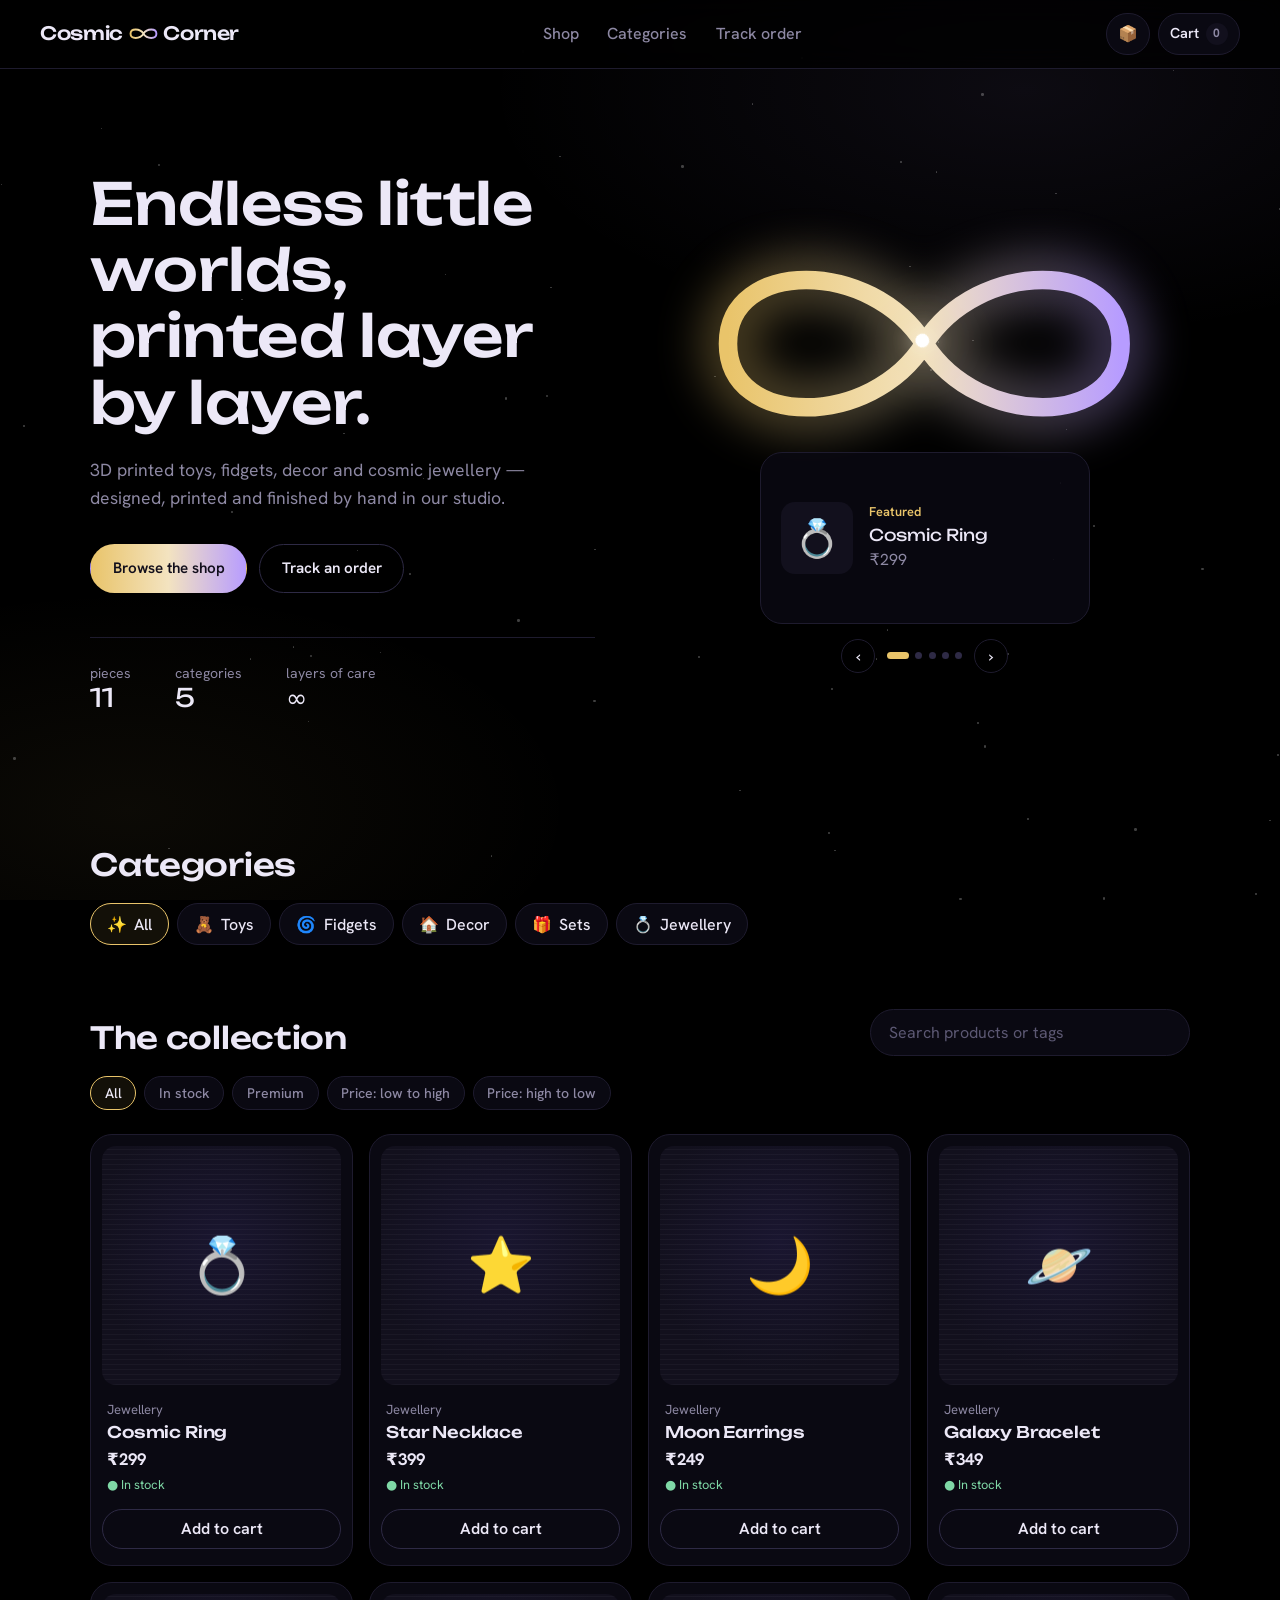
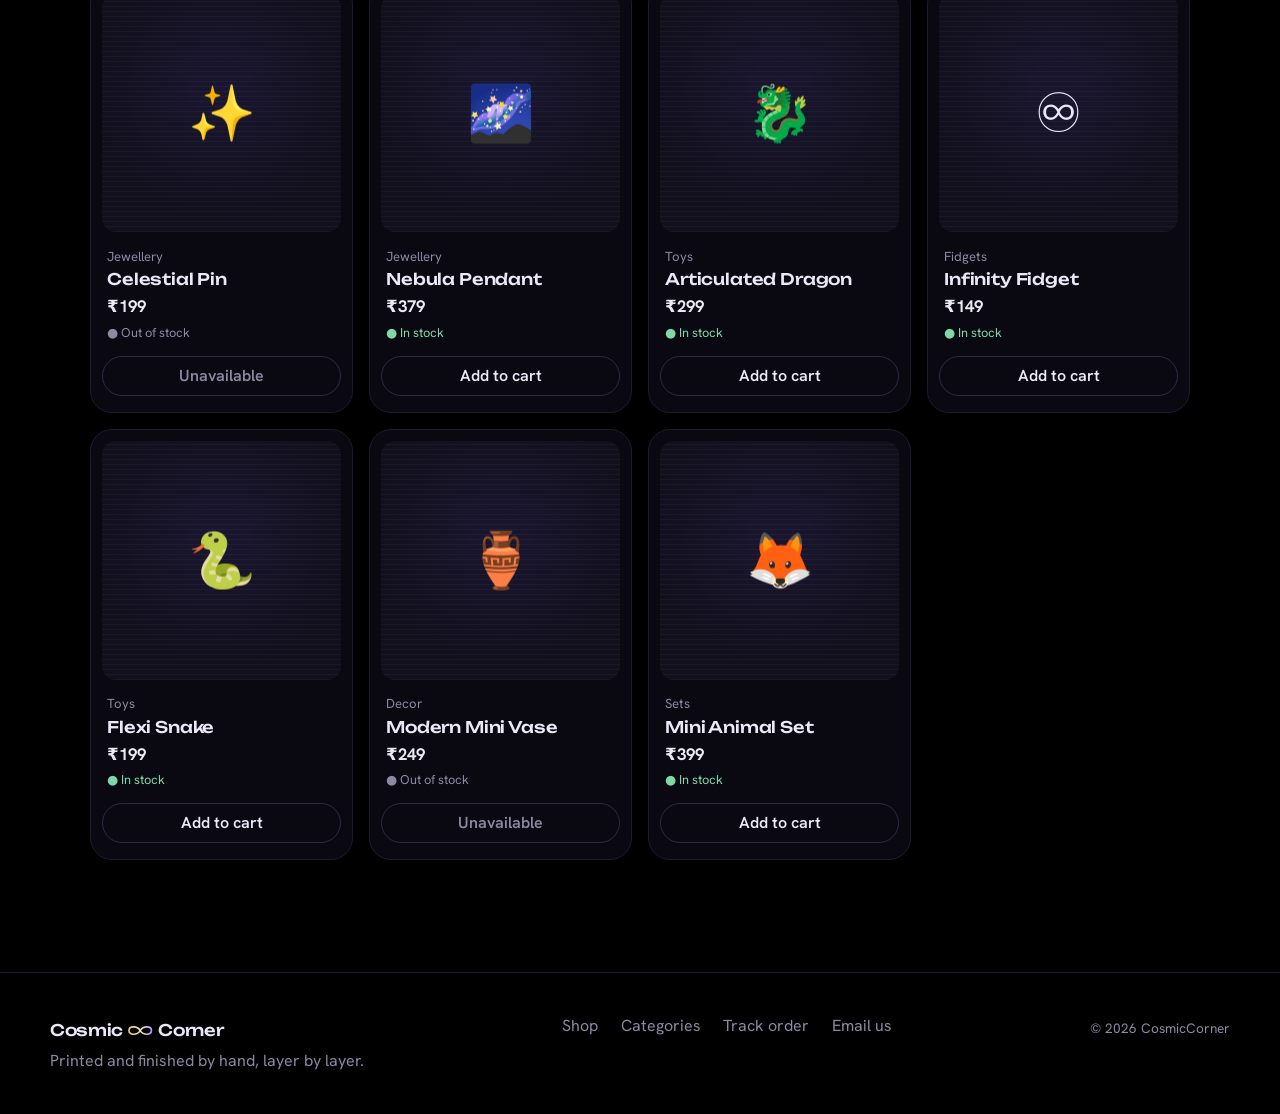
==== commit 05a7602f: "Checkout: UPI QR payment, cash on delivery, courier tracking - Payment choice at checkout (shown onl" ====
--- a/index.html
+++ b/index.html
@@ -307,6 +307,17 @@
         <label class="field"><span>City</span><input type="text" id="city" required autocomplete="address-level2"></label>
         <label class="field"><span>PIN code</span><input type="text" id="postalCode" required inputmode="numeric" autocomplete="postal-code"></label>
       </div>
+      <fieldset class="pay-choice" id="payChoice" hidden>
+        <legend>How would you like to pay?</legend>
+        <label class="pay-option" id="payUpiOption">
+          <input type="radio" name="payment" value="upi" checked>
+          <span><strong>UPI</strong><small>GPay, PhonePe, Paytm or any UPI app. Pay right after ordering.</small></span>
+        </label>
+        <label class="pay-option" id="payCodOption">
+          <input type="radio" name="payment" value="cod">
+          <span><strong>Cash on delivery</strong><small>Pay when your parcel arrives.</small></span>
+        </label>
+      </fieldset>
       <p class="hint">All fields are required. We'll message you on WhatsApp to confirm your order.</p>
       <p class="form-error" id="checkoutError" role="alert" hidden></p>
       <button type="button" class="btn btn-ghost btn-block" id="copyOrderBtn" hidden>📋 Copy order details</button>
@@ -319,6 +330,15 @@
       <h3>Order placed</h3>
       <p class="muted">Your order number</p>
       <p class="order-id" id="orderIdBox">—</p>
+
+      <div class="upi-pay" id="upiPay" hidden>
+        <p class="upi-amount">Pay <strong id="upiAmount">₹0</strong> to finish your order</p>
+        <div class="upi-qr" id="upiQr" aria-label="UPI QR code"></div>
+        <a class="btn btn-primary btn-block" id="upiLink" href="#">Pay with UPI app</a>
+        <p class="hint">On a computer, scan the code with your phone's UPI app. The amount and order number are filled in for you.</p>
+        <p class="upi-id">UPI ID: <span id="upiIdText"></span> <button type="button" class="link-btn" id="copyUpiBtn">Copy</button></p>
+      </div>
+
       <p class="hint">Save this number. Use Track order any time to see where your order is.</p>
       <button type="button" class="btn btn-primary btn-block" id="trackNowBtn">Track this order</button>
       <button type="button" class="btn btn-ghost btn-block" id="successCloseBtn">Keep shopping</button>
--- a/style.css
+++ b/style.css
@@ -665,6 +665,39 @@
   color: transparent;
 }
 
+/* payment choice + UPI */
+.pay-choice { border: 0; padding: 0; margin: .3rem 0 .6rem; display: flex; flex-direction: column; gap: .5rem; }
+.pay-choice legend { font-size: .85rem; color: var(--muted); font-weight: 500; margin-bottom: .4rem; padding: 0; }
+.pay-option {
+  display: flex; gap: .75rem; align-items: flex-start;
+  padding: .75rem .9rem;
+  border: 1px solid var(--line);
+  border-radius: var(--r-md);
+  cursor: pointer;
+  transition: border-color .2s, background-color .2s;
+}
+.pay-option:has(input:checked) { border-color: var(--gold); background: rgba(233, 196, 106, .06); }
+.pay-option input { margin-top: .3rem; accent-color: var(--gold); width: 18px; height: 18px; flex: none; }
+.pay-option span { display: flex; flex-direction: column; }
+.pay-option small { color: var(--muted); }
+.upi-pay {
+  margin: 1rem 0;
+  padding: 1rem;
+  border: 1px solid var(--line-strong);
+  border-radius: var(--r-md);
+}
+.upi-amount { margin: 0 0 .8rem; }
+.upi-amount strong { font-family: var(--font-display); font-size: 1.2rem; }
+.upi-qr { display: grid; place-items: center; }
+.upi-qr img, .upi-qr canvas {
+  width: 200px; height: 200px;
+  padding: 10px; background: #fff; border-radius: var(--r-sm);
+}
+.upi-id { font-size: .88rem; color: var(--muted); margin: .4rem 0 0; }
+.upi-id span { color: var(--text); }
+.link-btn { border: 0; background: none; color: var(--gold); text-decoration: underline; cursor: pointer; padding: 0 .2rem; }
+.track-awb { font-family: var(--font-display); font-size: .9rem; letter-spacing: .03em; }
+
 /* tracking */
 .track-loading, .track-miss { text-align: center; padding: 1.5rem 0 .5rem; color: var(--muted); }
 .track-miss-icon { font-size: 2rem; }
